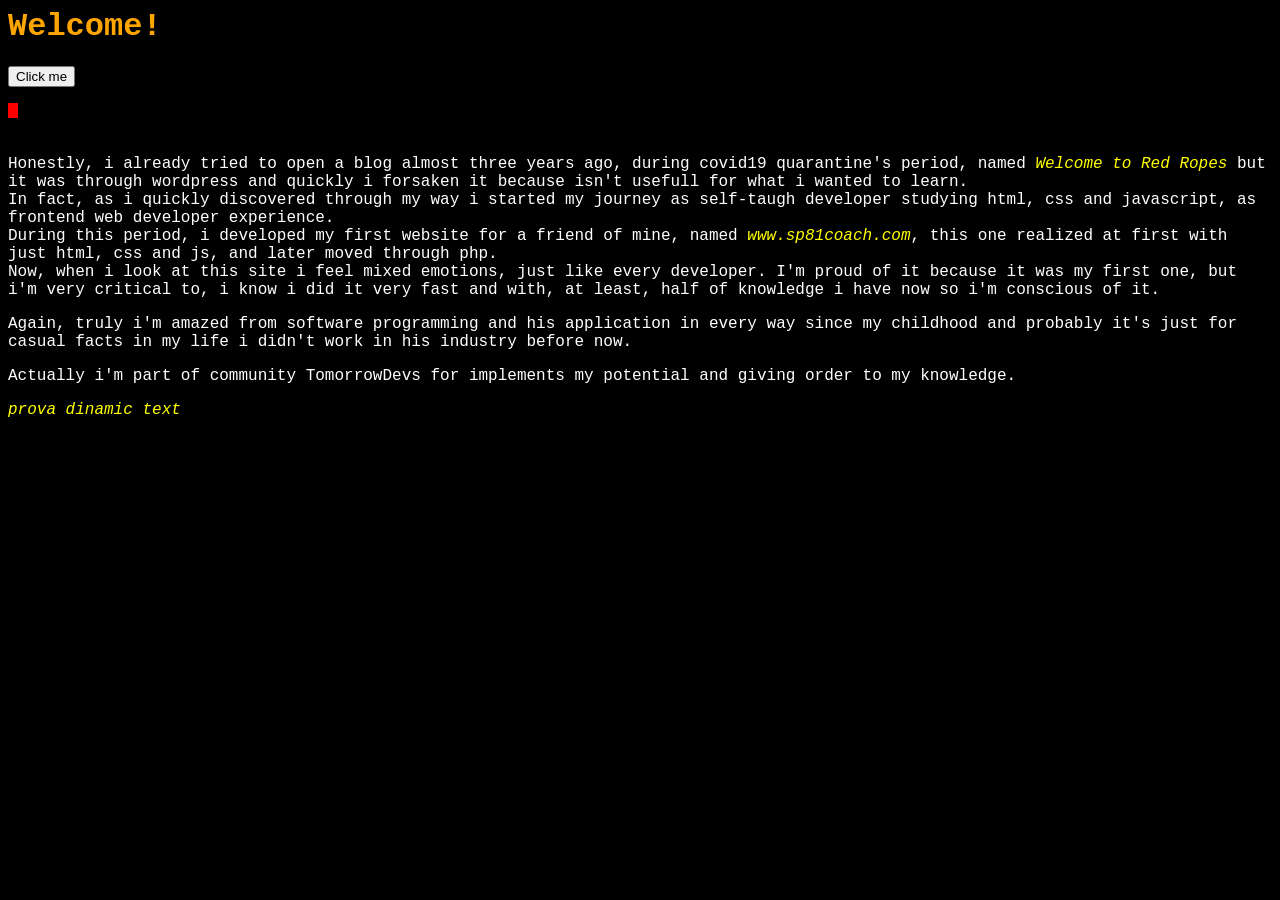
==== index.html @ 04f29fb3 "experimental" ====
<html>
	<head>
		<link rel="stylesheet" type="text/css" href="assets/style.css">
		<title>Andrea Cultraro - Blog</title>
		<script src="assets/simple.js"></script>
	</head>
	<body>
		<h1>Welcome!</h1>
		<div><p><button onclick="move_cursor()">Click me</button></p></div>
		<div id="container">
			<div id="console_square"></div>
			<p id="paragrafo">Hi folks! My name is Andrea Cultraro and i decided to open this simple page just as little bit storytelling of my journey as developer.</p>
			<p>Honestly, i already tried to open a blog almost three years ago, during covid19 quarantine's period, named <a target="_blank" href="https://redropes.altervista.org">Welcome to Red Ropes</a> but it was through wordpress and quickly i forsaken it because isn't usefull for what i wanted to learn.<br>In fact, as i quickly discovered through my way i started my journey as self-taugh developer studying html, css and javascript, as frontend web developer experience.<br>
During this period, i developed my first website for a friend of mine, named <a target="_blank" href="https://www.sp81coach.com">www.sp81coach.com</a>, this one realized at first with just html, css and js, and later moved through php.<br>
Now, when i look at this site i feel mixed emotions, just like every developer.
I'm proud of it because it was my first one, but i'm very critical to, i know i did it very fast and with, at least, half of knowledge i have now so i'm conscious of it.</p>
			<p>Again, truly i'm amazed from software programming and his application in every way since my childhood and probably it's just for casual facts in my life i didn't work in his industry before now.</p>
			<p>Actually i'm part of community TomorrowDevs for implements my potential and giving order to my knowledge.</p>
			<p><a href="pages/experiment.html">prova dinamic text</a></p>
		</div>
	</body>
</html>
---- assets/style.css ----
body
{
	background: black;
	color: white;
	font-family: 'Lucida Console', "Courier New", monospace;
	
}

h1
{
	color: orange;
}

/*p {
  text-indent: 20px;
  text-align: justify;
  
}*/

#paragrafo
{
	visibility:  hidden
}

a
{
	color: yellow;
	font-style: italic;
	text-decoration: unset;
}

a:hover
{
	text-decoration: underline;
	color: red;
}

#container {
  position: relative;
}

#console_square {
  width: 10px;
  height: 15px;
  position: absolute;
  background: red;
}
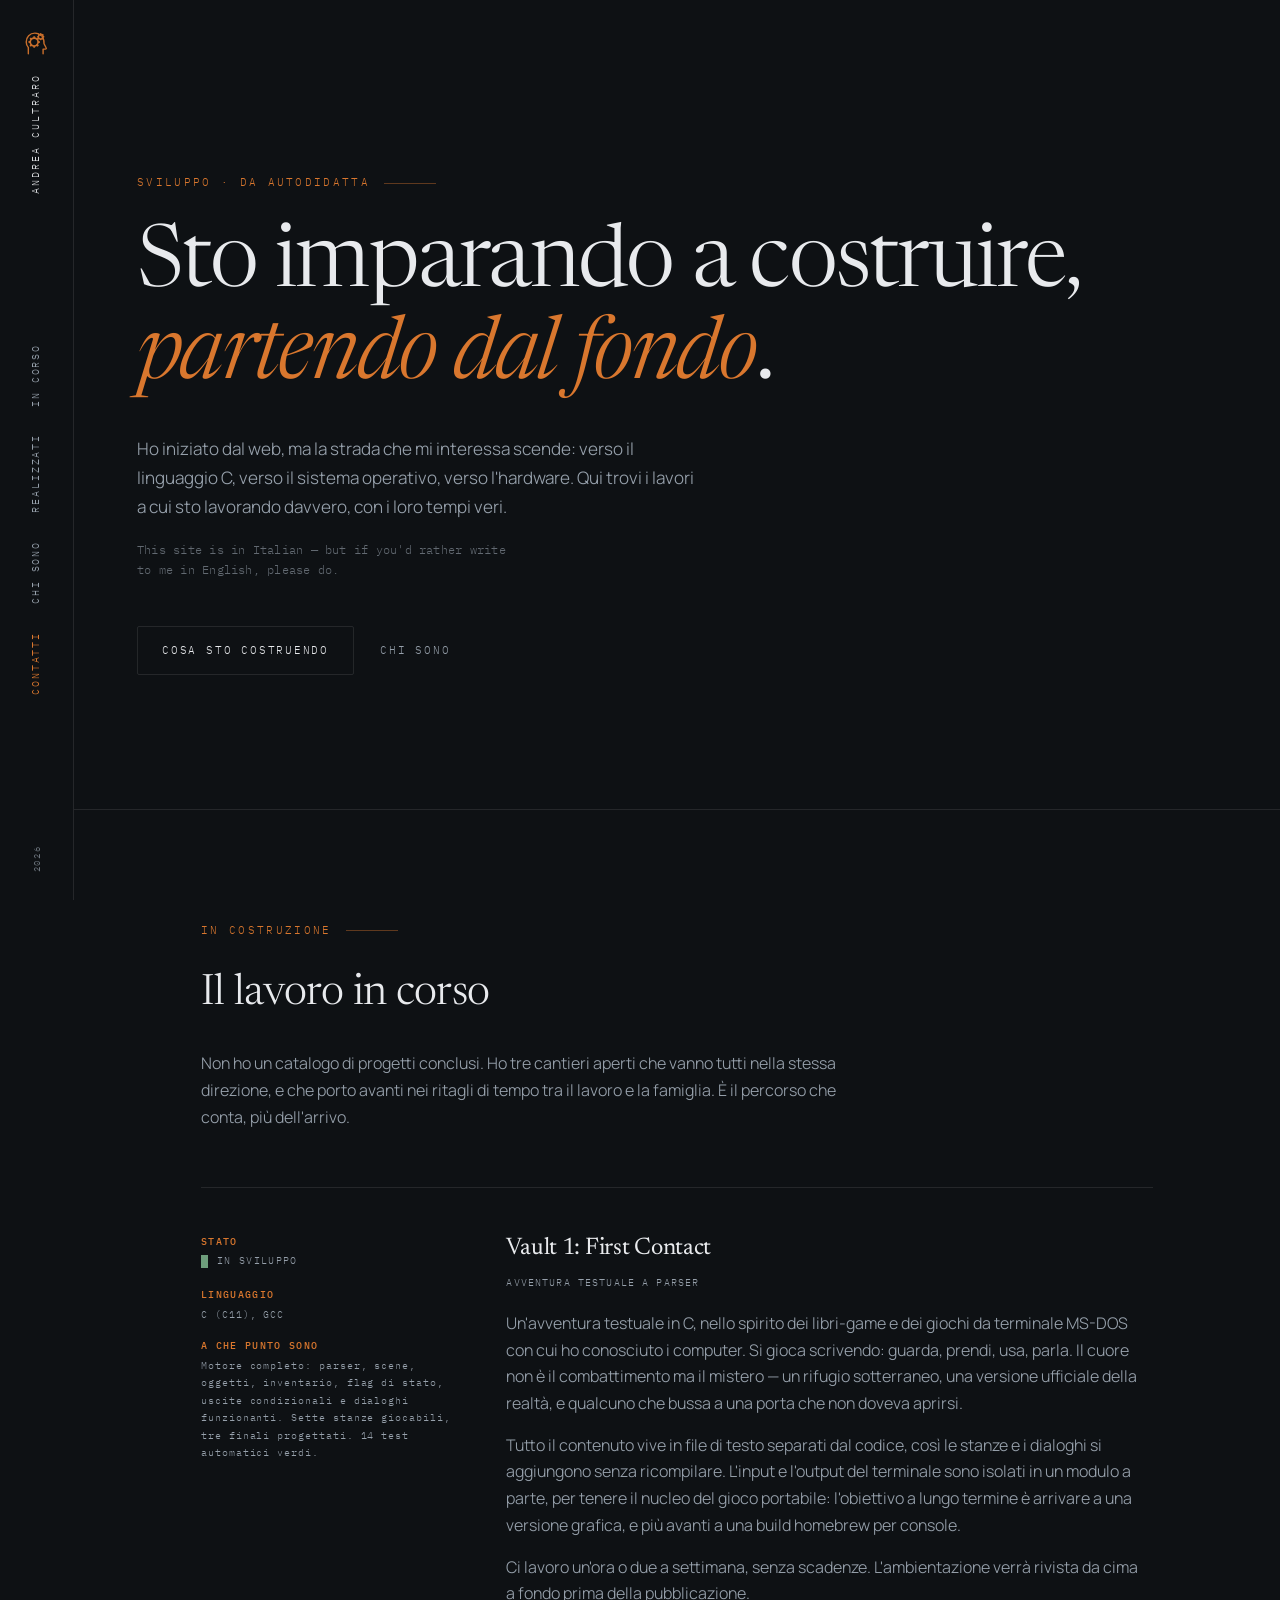
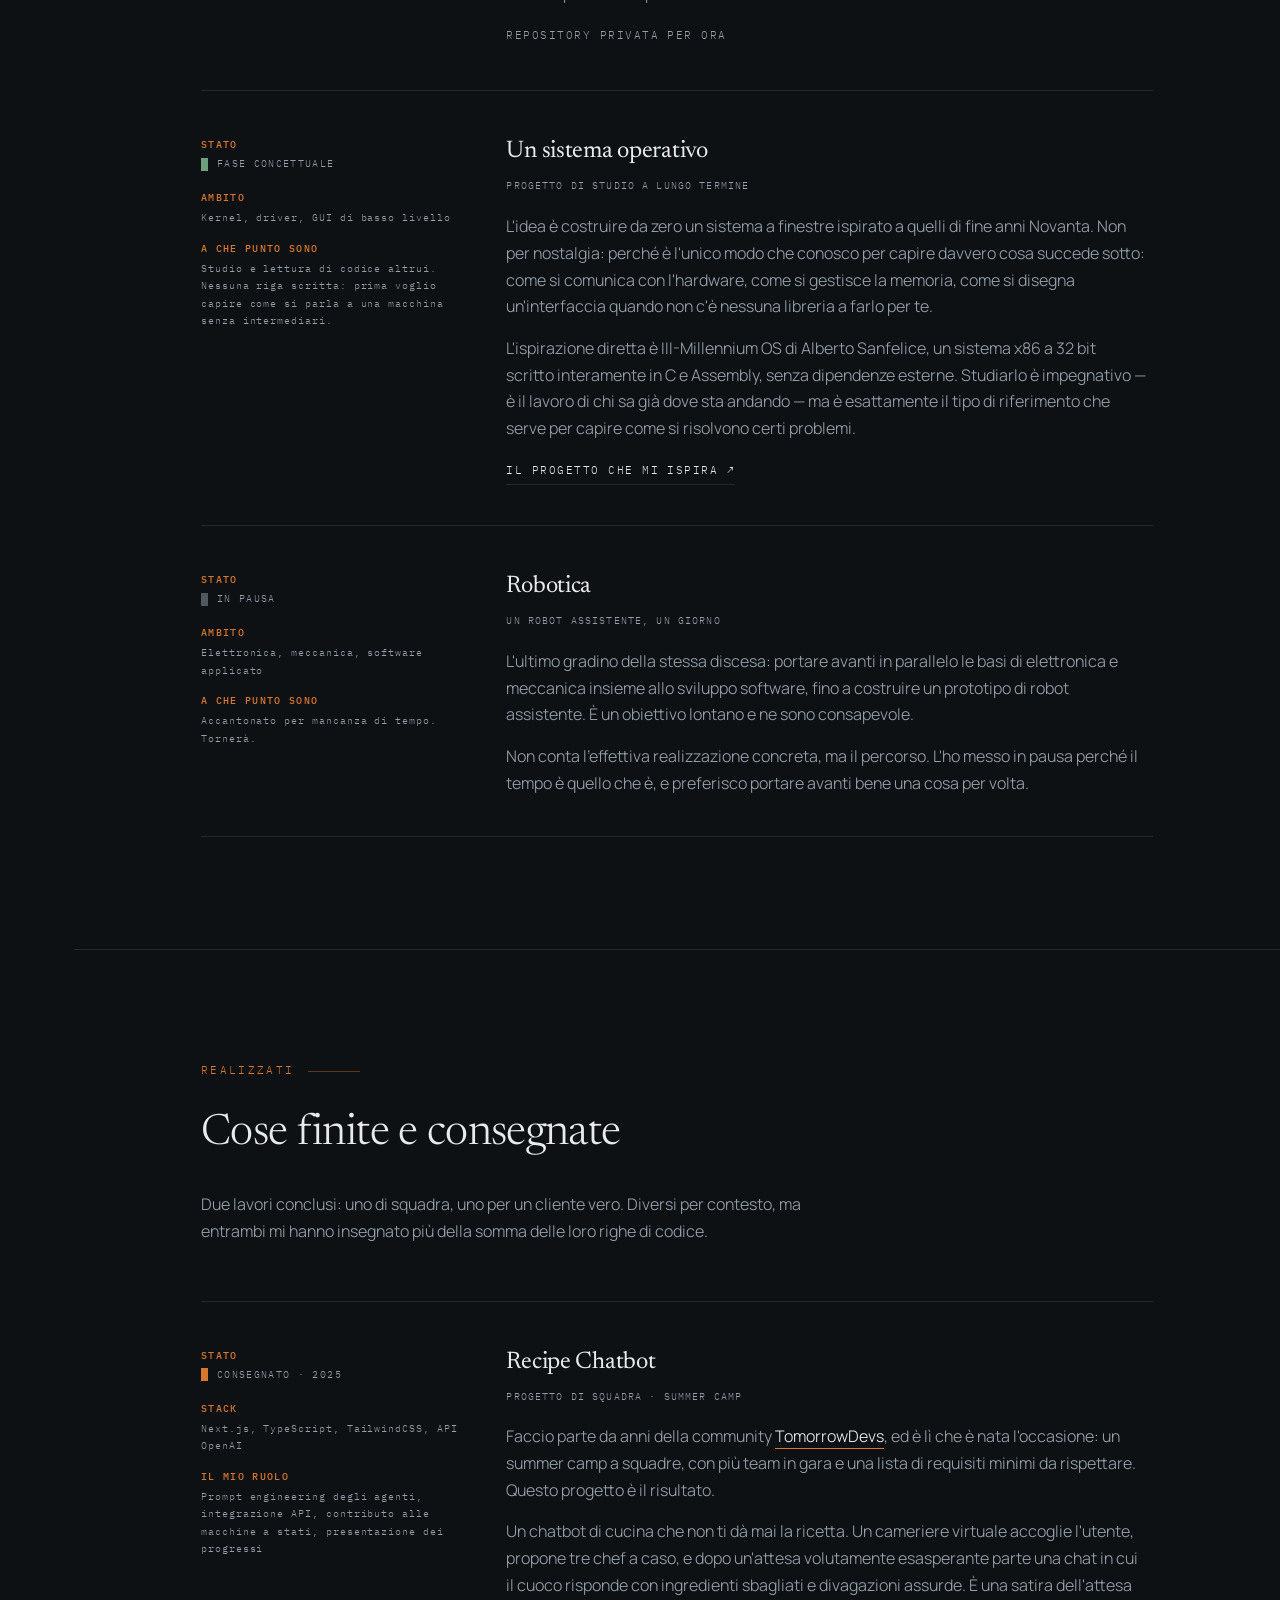
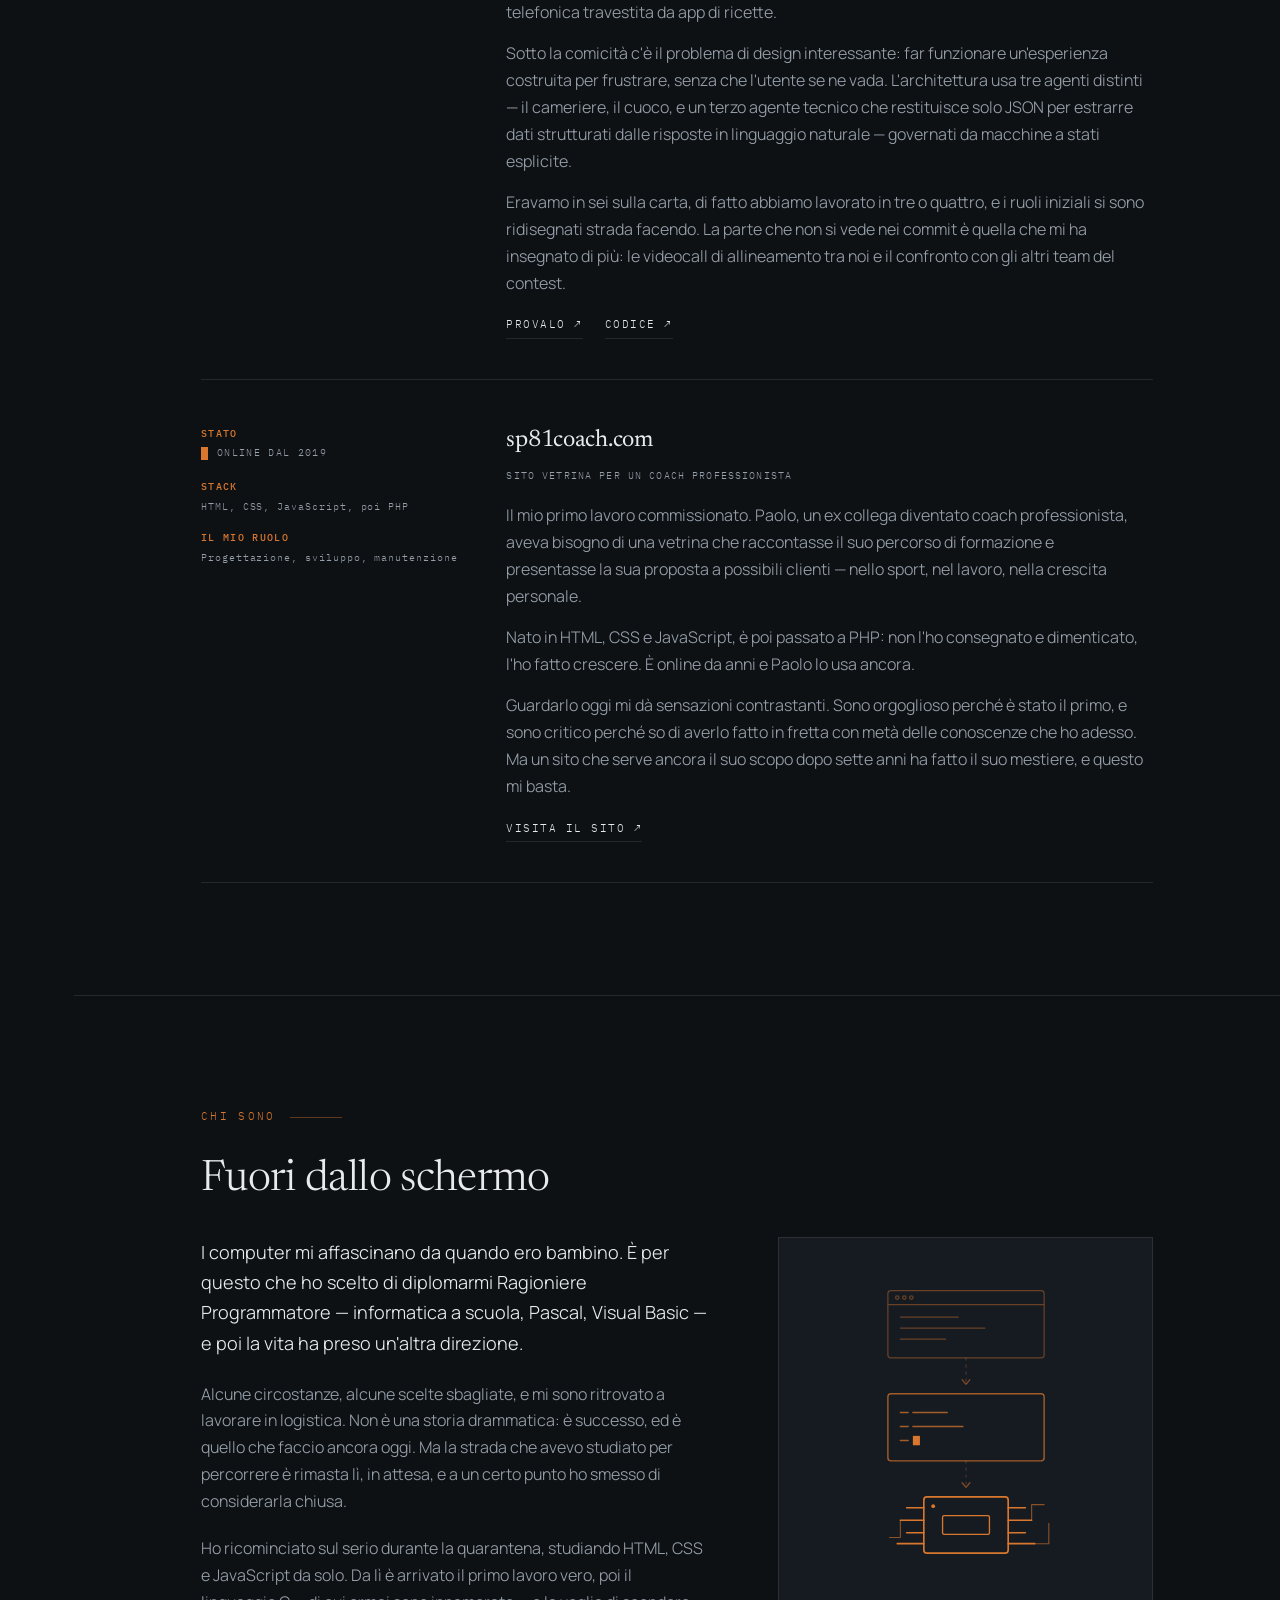
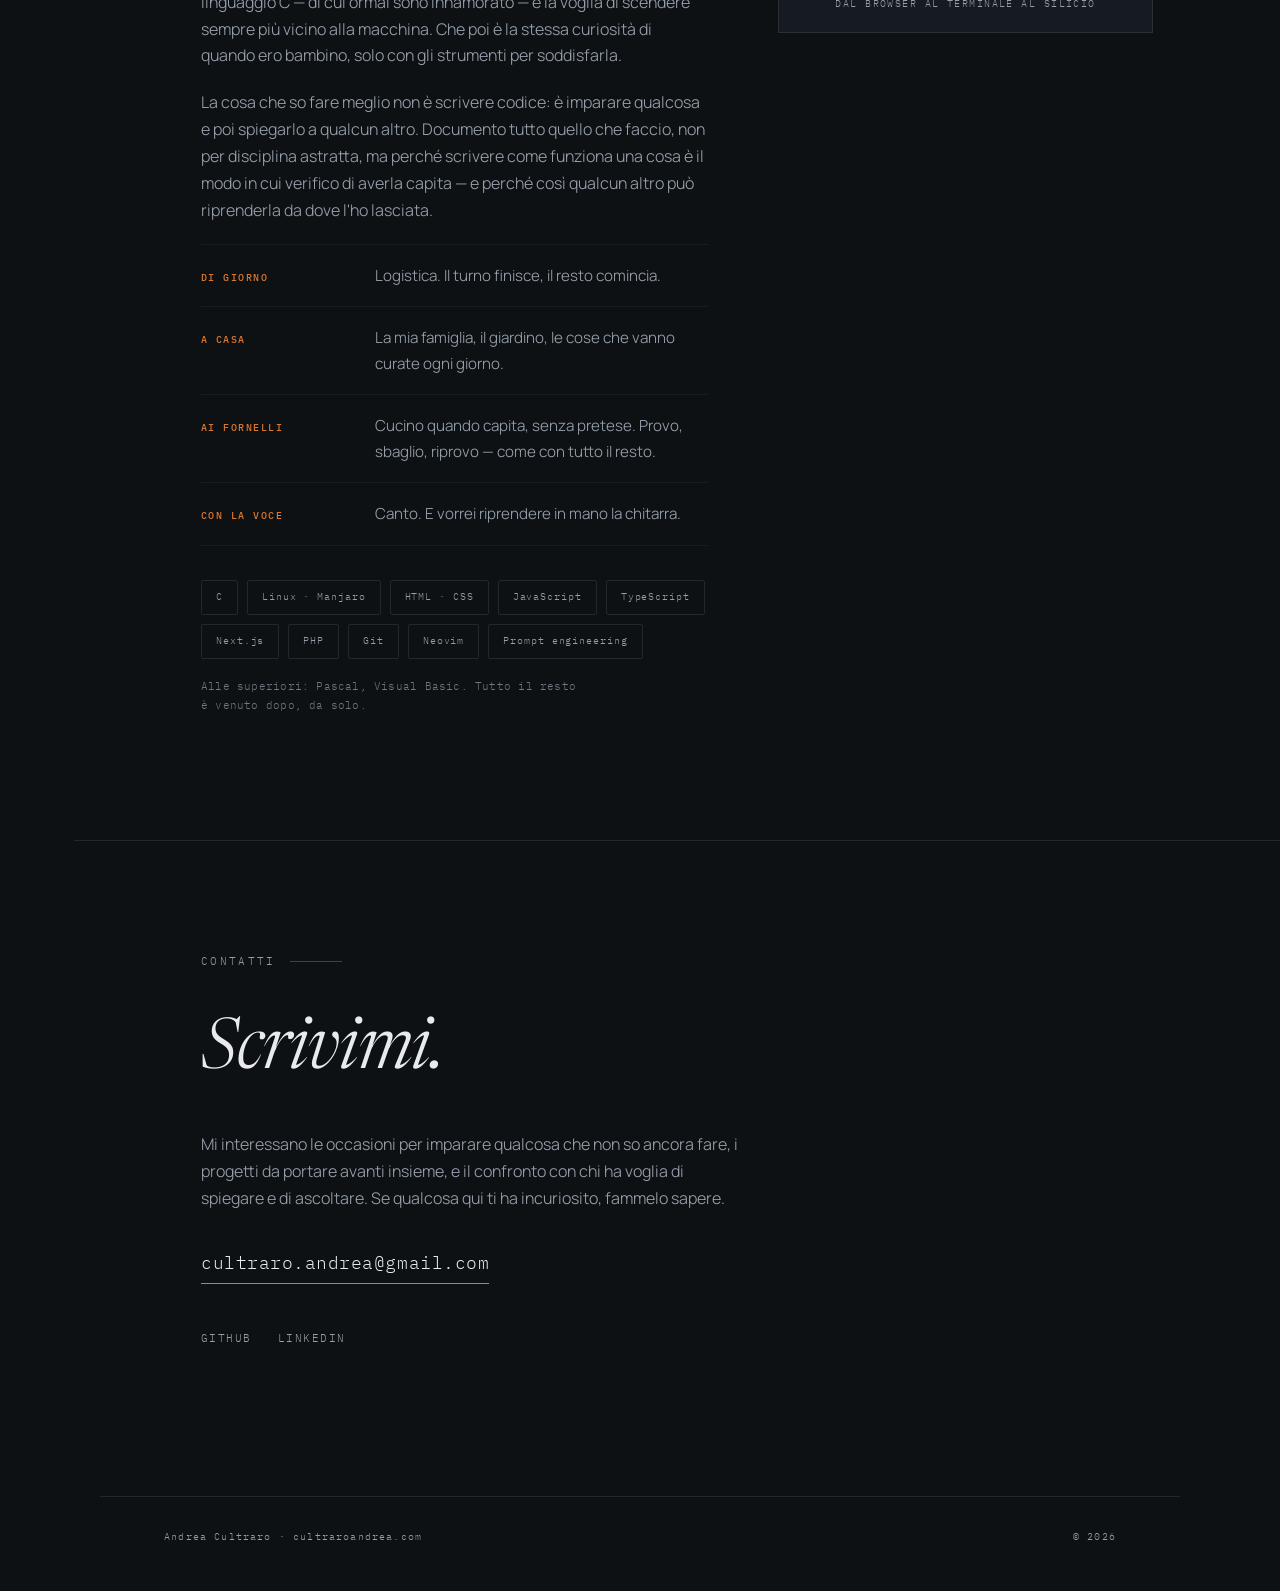
==== commit 8be4bc43: "Add files via upload" ====
--- a/index.html
+++ b/index.html
@@ -1,22 +1,561 @@
-<html>
-	<head>
-		<link rel="stylesheet" type="text/css" href="assets/style.css">
-		<title>Andrea Cultraro - Blog</title>
-		<script src="assets/simple.js"></script>
-	</head>
-	<body>
-		<h1>Welcome!</h1>
-		<div><p><button onclick="move_cursor()">Click me</button></p></div>
-		<div id="container">
-			<div id="console_square"></div>
-			<p id="paragrafo">Hi folks! My name is Andrea Cultraro and i decided to open this simple page just as little bit storytelling of my journey as developer.</p>
-			<p>Honestly, i already tried to open a blog almost three years ago, during covid19 quarantine's period, named <a target="_blank" href="https://redropes.altervista.org">Welcome to Red Ropes</a> but it was through wordpress and quickly i forsaken it because isn't usefull for what i wanted to learn.<br>In fact, as i quickly discovered through my way i started my journey as self-taugh developer studying html, css and javascript, as frontend web developer experience.<br>
-During this period, i developed my first website for a friend of mine, named <a target="_blank" href="https://www.sp81coach.com">www.sp81coach.com</a>, this one realized at first with just html, css and js, and later moved through php.<br>
-Now, when i look at this site i feel mixed emotions, just like every developer.
-I'm proud of it because it was my first one, but i'm very critical to, i know i did it very fast and with, at least, half of knowledge i have now so i'm conscious of it.</p>
-			<p>Again, truly i'm amazed from software programming and his application in every way since my childhood and probably it's just for casual facts in my life i didn't work in his industry before now.</p>
-			<p>Actually i'm part of community TomorrowDevs for implements my potential and giving order to my knowledge.</p>
-			<p><a href="pages/experiment.html">prova dinamic text</a></p>
-		</div>
-	</body>
+<!DOCTYPE html>
+<html lang="it">
+<head>
+<meta charset="UTF-8">
+<meta name="viewport" content="width=device-width, initial-scale=1.0">
+<title>Andrea Cultraro — Imparare a costruire</title>
+<meta name="description" content="Andrea Cultraro: sviluppo da autodidatta, dal web verso l'hardware. Progetti in C, sistemi, e il percorso per arrivarci.">
+<link rel="icon" href="favicon.svg" type="image/svg+xml">
+<link rel="preconnect" href="https://fonts.googleapis.com">
+<link rel="preconnect" href="https://fonts.gstatic.com" crossorigin>
+<link href="https://fonts.googleapis.com/css2?family=Newsreader:ital,opsz,wght@0,6..72,300..600;1,6..72,300..600&family=Manrope:wght@300..700&family=IBM+Plex+Mono:wght@400;500&display=swap" rel="stylesheet">
+<style>
+  :root{
+    --bg:#0E1114;
+    --surface:#161B21;
+    --line:rgba(232,234,237,.10);
+    --line-soft:rgba(232,234,237,.055);
+    --text:#E8EAED;
+    --muted:#96A0AB;
+    --accent:#D9772E;
+    --accent-dim:rgba(217,119,46,.13);
+    --live:#6E9E7C;
+    --display:'Newsreader',serif;
+    --body:'Manrope',sans-serif;
+    --mono:'IBM Plex Mono',monospace;
+  }
+  *{margin:0;padding:0;box-sizing:border-box}
+  html{scroll-behavior:smooth}
+  body{
+    background:var(--bg);color:var(--text);
+    font-family:var(--body);font-weight:340;line-height:1.68;
+    -webkit-font-smoothing:antialiased;
+  }
+  ::selection{background:var(--accent-dim);color:var(--accent)}
+  a{color:inherit;text-decoration:none}
+  a:focus-visible,button:focus-visible{outline:2px solid var(--accent);outline-offset:3px;border-radius:2px}
+
+  /* ---------- Spina di navigazione ---------- */
+  .spine{
+    position:fixed;left:0;top:0;bottom:0;width:74px;
+    border-right:1px solid var(--line);
+    display:flex;flex-direction:column;align-items:center;
+    justify-content:space-between;padding:28px 0;z-index:20;background:var(--bg);
+  }
+  .spine .brand{
+    color:var(--accent);display:flex;flex-direction:column;align-items:center;gap:16px;
+    opacity:.92;transition:opacity .25s;
+  }
+  .spine .brand:hover{opacity:1}
+  .spine .wordmark{
+    font-family:var(--mono);font-size:.62rem;letter-spacing:.2em;
+    text-transform:uppercase;color:var(--text);
+    writing-mode:vertical-rl;transform:rotate(180deg);white-space:nowrap;
+  }
+  .spine nav{display:flex;flex-direction:column;gap:28px}
+  .spine nav a{
+    font-family:var(--mono);font-size:.61rem;letter-spacing:.19em;
+    text-transform:uppercase;color:var(--muted);
+    writing-mode:vertical-rl;transform:rotate(180deg);transition:color .25s;
+  }
+  .spine nav a:hover,.spine nav a.active{color:var(--accent)}
+  .spine .place{
+    font-family:var(--mono);font-size:.58rem;color:var(--muted);
+    writing-mode:vertical-rl;transform:rotate(180deg);letter-spacing:.2em;opacity:.7;
+  }
+
+  main{margin-left:74px}
+  .wrap{max-width:1080px;margin:0 auto;padding:0 clamp(24px,5vw,68px)}
+
+  .eyebrow{
+    font-family:var(--mono);font-size:.66rem;letter-spacing:.22em;
+    text-transform:uppercase;color:var(--accent);
+    display:flex;align-items:center;gap:14px;
+  }
+  .eyebrow::after{content:'';height:1px;width:52px;background:var(--accent);opacity:.4}
+
+  /* ---------- Hero ---------- */
+  .hero{min-height:90vh;display:flex;align-items:center;border-bottom:1px solid var(--line)}
+  .hero-inner{padding:130px 0 90px}
+  .hero h1{
+    font-family:var(--display);
+    font-size:clamp(2.6rem,7.4vw,5.4rem);
+    font-weight:340;line-height:1.06;letter-spacing:-.02em;
+    margin:28px 0 32px;max-width:16em;
+  }
+  .hero h1 em{font-style:italic;color:var(--accent)}
+  .hero .lede{max-width:33em;color:var(--muted);font-size:1.07rem}
+  .hero .lede-en{
+    max-width:33em;margin-top:18px;color:var(--muted);opacity:.62;
+    font-family:var(--mono);font-size:.72rem;letter-spacing:.02em;line-height:1.75;
+  }
+  .hero .actions{margin-top:46px;display:flex;gap:26px;align-items:center;flex-wrap:wrap}
+  .btn{
+    display:inline-flex;align-items:center;gap:10px;
+    font-family:var(--mono);font-size:.7rem;letter-spacing:.16em;text-transform:uppercase;
+    color:var(--text);border:1px solid var(--line);padding:14px 24px;border-radius:2px;
+    transition:border-color .25s,background .25s;
+  }
+  .btn:hover{border-color:var(--accent);background:var(--accent-dim)}
+  .btn.ghost{border:none;padding:14px 0;color:var(--muted)}
+  .btn.ghost:hover{color:var(--accent);background:none}
+
+  section{padding:112px 0;border-bottom:1px solid var(--line)}
+  .section-head{margin-bottom:20px}
+  .section-head h2{
+    font-family:var(--display);font-weight:340;
+    font-size:clamp(1.9rem,4vw,2.7rem);letter-spacing:-.015em;margin-top:18px;
+  }
+  .section-intro{color:var(--muted);max-width:40em;margin-bottom:56px}
+
+  /* ---------- Progetti ---------- */
+  .project{
+    display:grid;grid-template-columns:minmax(190px,1fr) 2.4fr;gap:36px;
+    padding:40px 0;border-top:1px solid var(--line);
+    position:relative;transition:padding-left .35s ease;
+  }
+  .project:last-of-type{border-bottom:1px solid var(--line)}
+  .project::before{
+    content:'';position:absolute;left:0;top:-1px;height:1px;width:0;
+    background:var(--accent);transition:width .5s ease;
+  }
+  .project:hover::before{width:100%}
+  .project:hover{padding-left:14px}
+  .project h3{
+    font-family:var(--display);font-weight:420;font-size:1.5rem;
+    letter-spacing:-.012em;margin-bottom:6px;
+  }
+  .project .sub{
+    font-family:var(--mono);font-size:.65rem;color:var(--muted);
+    letter-spacing:.11em;text-transform:uppercase;margin-bottom:18px;
+  }
+  .project .meta{
+    font-family:var(--mono);font-size:.65rem;color:var(--muted);
+    letter-spacing:.09em;display:flex;flex-direction:column;gap:14px;padding-top:6px;
+  }
+  .meta .row b{
+    display:block;color:var(--accent);font-weight:500;
+    text-transform:uppercase;letter-spacing:.14em;font-size:.6rem;margin-bottom:3px;
+  }
+  .project p{color:var(--muted);max-width:40em;margin-bottom:.9em}
+  .project p a.inline{
+    color:var(--text);border-bottom:1px solid var(--accent);
+    padding-bottom:1px;transition:color .25s;
+  }
+  .project p a.inline:hover{color:var(--accent)}
+  .project p:last-of-type{margin-bottom:0}
+  .project .links{margin-top:20px;display:flex;gap:22px;flex-wrap:wrap}
+  .project .link{
+    font-family:var(--mono);font-size:.66rem;letter-spacing:.14em;text-transform:uppercase;
+    color:var(--text);display:inline-flex;gap:8px;align-items:center;
+    border-bottom:1px solid var(--line);padding-bottom:4px;transition:border-color .25s,color .25s;
+  }
+  .project .link:hover{color:var(--accent);border-color:var(--accent)}
+  .project .link.muted{color:var(--muted);border-bottom-color:transparent;cursor:default}
+  .project .link.muted:hover{color:var(--muted)}
+
+  /* Indicatore di stato: cursore da terminale */
+  .status{display:inline-flex;align-items:center;gap:9px;font-family:var(--mono);
+    font-size:.6rem;letter-spacing:.14em;text-transform:uppercase}
+  .status .blk{width:7px;height:13px;background:var(--live);display:inline-block}
+  .status.active .blk{animation:blink 1.5s steps(1) infinite}
+  .status.paused .blk{background:var(--muted);opacity:.5}
+  .status.done .blk{background:var(--accent)}
+  @keyframes blink{0%,49%{opacity:1}50%,100%{opacity:.15}}
+
+  /* ---------- Chi sono ---------- */
+  .about{display:grid;grid-template-columns:1.15fr .85fr;gap:70px;align-items:start}
+  .about .bio p{color:var(--muted);margin-bottom:1.25em;max-width:36em}
+  .about .bio p.lead{color:var(--text);font-size:1.13rem}
+  .portrait{
+    background:var(--surface);border:1px solid var(--line);
+    padding:26px 20px 20px;display:flex;flex-direction:column;
+    align-items:center;gap:20px;position:sticky;top:40px;
+  }
+  .portrait svg{width:100%;max-width:250px;height:auto;display:block}
+  .portrait figcaption{
+    font-family:var(--mono);font-size:.6rem;color:var(--muted);
+    letter-spacing:.15em;text-transform:uppercase;text-align:center;
+  }
+  .portrait .cursor{animation:blink 1.5s steps(1) infinite}
+  .facets{margin-top:8px;border-top:1px solid var(--line-soft)}
+  .facet{
+    display:grid;grid-template-columns:150px 1fr;gap:24px;
+    padding:18px 0;border-bottom:1px solid var(--line-soft);align-items:baseline;
+  }
+  .facet b{
+    font-family:var(--mono);font-size:.62rem;color:var(--accent);
+    letter-spacing:.15em;text-transform:uppercase;font-weight:500;
+  }
+  .facet span{color:var(--muted);font-size:.95rem}
+  .skills{margin-top:34px;display:flex;flex-wrap:wrap;gap:9px}
+  .skills-note{
+    margin-top:18px;font-family:var(--mono);font-size:.66rem;
+    color:var(--muted);opacity:.72;letter-spacing:.02em;line-height:1.8;
+  }
+  .skills span{
+    font-family:var(--mono);font-size:.63rem;letter-spacing:.09em;
+    border:1px solid var(--line);padding:8px 14px;border-radius:2px;color:var(--muted);
+  }
+
+  /* ---------- Contatti ---------- */
+  .contact{border-bottom:none}
+  .contact h2{
+    font-family:var(--display);font-weight:340;font-style:italic;
+    font-size:clamp(2.4rem,6.4vw,4.4rem);letter-spacing:-.02em;margin:22px 0 20px;
+  }
+  .contact p{color:var(--muted);max-width:34em}
+  .contact .email{
+    display:inline-block;margin-top:36px;
+    font-family:var(--mono);font-size:clamp(.88rem,2.3vw,1.1rem);letter-spacing:.03em;
+    color:var(--text);border-bottom:1px solid var(--accent);padding-bottom:6px;transition:color .25s;
+  }
+  .contact .email:hover{color:var(--accent)}
+  .socials{margin-top:46px;display:flex;gap:26px;flex-wrap:wrap}
+  .socials a{
+    font-family:var(--mono);font-size:.66rem;letter-spacing:.14em;
+    text-transform:uppercase;color:var(--muted);transition:color .25s;
+  }
+  .socials a:hover{color:var(--accent)}
+
+  footer{padding:36px 0 46px}
+  footer .wrap{
+    display:flex;justify-content:space-between;gap:16px;flex-wrap:wrap;
+    font-family:var(--mono);font-size:.61rem;color:var(--muted);letter-spacing:.12em;
+    border-top:1px solid var(--line);padding-top:32px;
+  }
+
+  .reveal{opacity:0;transform:translateY(16px);transition:opacity .7s ease,transform .7s ease}
+  .reveal.in{opacity:1;transform:none}
+  @media (prefers-reduced-motion:reduce){
+    .reveal{opacity:1;transform:none;transition:none}
+    .status.active .blk{animation:none}
+    .portrait .cursor{animation:none}
+    html{scroll-behavior:auto}
+  }
+
+  @media (max-width:820px){
+    .spine{
+      position:fixed;top:0;left:0;right:0;bottom:auto;width:auto;height:54px;
+      flex-direction:row;padding:0 18px;border-right:none;border-bottom:1px solid var(--line);
+    }
+    .spine nav{flex-direction:row;gap:16px}
+    .spine .brand{flex-direction:row;gap:10px}
+    .spine nav a,.spine .place,.spine .wordmark{writing-mode:horizontal-tb;transform:none}
+    .spine .wordmark{font-size:.58rem;letter-spacing:.14em}
+    .spine .place{display:none}
+    main{margin-left:0;padding-top:54px}
+    .hero{min-height:auto}
+    .hero-inner{padding:80px 0 64px}
+    section{padding:80px 0}
+    .project{grid-template-columns:1fr;gap:16px}
+    .project .meta{flex-direction:row;flex-wrap:wrap;gap:22px}
+    .about{grid-template-columns:1fr;gap:44px}
+    .portrait{position:static}
+    .facet{grid-template-columns:1fr;gap:4px}
+  }
+
+  @media (max-width:560px){
+    .spine .wordmark{display:none}
+    .spine nav{gap:14px}
+    .spine nav a{font-size:.58rem;letter-spacing:.12em}
+  }
+</style>
+</head>
+<body>
+
+<aside class="spine">
+  <a class="brand" href="#top" aria-label="Andrea Cultraro — torna all'inizio">
+    <svg viewBox="0 0 64 64" width="30" height="30" aria-hidden="true">
+      <g stroke="currentColor" stroke-width="3" stroke-linecap="round" stroke-linejoin="round" fill="none">
+        <path d="M45 55 V45 h5 a1.8 1.8 0 0 0 1.5-2.8 L47 33.5 C48 21.5 39.5 11 27.5 11 16.5 11 9 19.5 9 30 c0 5.5 2 9 4.5 11.5 V55"/>
+      </g>
+      <g fill="currentColor">
+        <g transform="translate(26,30)">
+          <rect x="-2.1" y="-12.2" width="4.2" height="4.6" rx="1"/>
+          <rect x="-2.1" y="7.6" width="4.2" height="4.6" rx="1"/>
+          <rect x="-12.2" y="-2.1" width="4.6" height="4.2" rx="1"/>
+          <rect x="7.6" y="-2.1" width="4.6" height="4.2" rx="1"/>
+          <g transform="rotate(45)">
+            <rect x="-2.1" y="-12.2" width="4.2" height="4.6" rx="1"/>
+            <rect x="-2.1" y="7.6" width="4.2" height="4.6" rx="1"/>
+            <rect x="-12.2" y="-2.1" width="4.6" height="4.2" rx="1"/>
+            <rect x="7.6" y="-2.1" width="4.6" height="4.2" rx="1"/>
+          </g>
+          <circle r="8.4" fill="none" stroke="currentColor" stroke-width="3.4"/>
+          <circle r="2.6" fill="var(--bg)"/>
+        </g>
+        <g transform="translate(40,18.5)">
+          <rect x="-1.5" y="-7.6" width="3" height="3.2" rx=".8"/>
+          <rect x="-1.5" y="4.4" width="3" height="3.2" rx=".8"/>
+          <rect x="-7.6" y="-1.5" width="3.2" height="3" rx=".8"/>
+          <rect x="4.4" y="-1.5" width="3.2" height="3" rx=".8"/>
+          <g transform="rotate(45)">
+            <rect x="-1.5" y="-7.6" width="3" height="3.2" rx=".8"/>
+            <rect x="-1.5" y="4.4" width="3" height="3.2" rx=".8"/>
+            <rect x="-7.6" y="-1.5" width="3.2" height="3" rx=".8"/>
+            <rect x="4.4" y="-1.5" width="3.2" height="3" rx=".8"/>
+          </g>
+          <circle r="5" fill="none" stroke="currentColor" stroke-width="3"/>
+          <circle r="1.5" fill="var(--bg)"/>
+        </g>
+      </g>
+    </svg>
+    <span class="wordmark">Andrea Cultraro</span>
+  </a>
+  <nav aria-label="Navigazione principale">
+    <a href="#in-corso">In corso</a>
+    <a href="#realizzati">Realizzati</a>
+    <a href="#chi-sono">Chi sono</a>
+    <a href="#contatti">Contatti</a>
+  </nav>
+  <span class="place">2026</span>
+</aside>
+
+<main id="top">
+
+  <!-- ============ HERO ============ -->
+  <header class="hero">
+    <div class="wrap hero-inner">
+      <p class="eyebrow">Sviluppo · Da autodidatta</p>
+      <h1>Sto imparando a costruire, <em>partendo dal fondo</em>.</h1>
+      <p class="lede">Ho iniziato dal web, ma la strada che mi interessa scende: verso il linguaggio C, verso il sistema operativo, verso l'hardware. Qui trovi i lavori a cui sto lavorando davvero, con i loro tempi veri.</p>
+      <p class="lede-en">This site is in Italian — but if you'd rather write to me in English, please do.</p>
+      <div class="actions">
+        <a class="btn" href="#in-corso">Cosa sto costruendo</a>
+        <a class="btn ghost" href="#chi-sono">Chi sono</a>
+      </div>
+    </div>
+  </header>
+
+  <!-- ============ IN COSTRUZIONE ============ -->
+  <section id="in-corso">
+    <div class="wrap">
+      <div class="section-head reveal">
+        <p class="eyebrow">In costruzione</p>
+        <h2>Il lavoro in corso</h2>
+      </div>
+      <p class="section-intro reveal">Non ho un catalogo di progetti conclusi. Ho tre cantieri aperti che vanno tutti nella stessa direzione, e che porto avanti nei ritagli di tempo tra il lavoro e la famiglia. È il percorso che conta, più dell'arrivo.</p>
+
+      <article class="project reveal">
+        <div class="meta">
+          <span class="row"><b>Stato</b><span class="status active"><span class="blk"></span>In sviluppo</span></span>
+          <span class="row"><b>Linguaggio</b>C (C11), GCC</span>
+          <span class="row"><b>A che punto sono</b>Motore completo: parser, scene, oggetti, inventario, flag di stato, uscite condizionali e dialoghi funzionanti. Sette stanze giocabili, tre finali progettati. 14 test automatici verdi.</span>
+        </div>
+        <div>
+          <h3>Vault 1: First Contact</h3>
+          <p class="sub">Avventura testuale a parser</p>
+          <p>Un'avventura testuale in C, nello spirito dei libri-game e dei giochi da terminale MS-DOS con cui ho conosciuto i computer. Si gioca scrivendo: guarda, prendi, usa, parla. Il cuore non è il combattimento ma il mistero — un rifugio sotterraneo, una versione ufficiale della realtà, e qualcuno che bussa a una porta che non doveva aprirsi.</p>
+          <p>Tutto il contenuto vive in file di testo separati dal codice, così le stanze e i dialoghi si aggiungono senza ricompilare. L'input e l'output del terminale sono isolati in un modulo a parte, per tenere il nucleo del gioco portabile: l'obiettivo a lungo termine è arrivare a una versione grafica, e più avanti a una build homebrew per console.</p>
+          <p>Ci lavoro un'ora o due a settimana, senza scadenze. L'ambientazione verrà rivista da cima a fondo prima della pubblicazione.</p>
+          <div class="links">
+            <span class="link muted">Repository privata per ora</span>
+          </div>
+        </div>
+      </article>
+
+      <article class="project reveal">
+        <div class="meta">
+          <span class="row"><b>Stato</b><span class="status active"><span class="blk"></span>Fase concettuale</span></span>
+          <span class="row"><b>Ambito</b>Kernel, driver, GUI di basso livello</span>
+          <span class="row"><b>A che punto sono</b>Studio e lettura di codice altrui. Nessuna riga scritta: prima voglio capire come si parla a una macchina senza intermediari.</span>
+        </div>
+        <div>
+          <h3>Un sistema operativo</h3>
+          <p class="sub">Progetto di studio a lungo termine</p>
+          <p>L'idea è costruire da zero un sistema a finestre ispirato a quelli di fine anni Novanta. Non per nostalgia: perché è l'unico modo che conosco per capire davvero cosa succede sotto: come si comunica con l'hardware, come si gestisce la memoria, come si disegna un'interfaccia quando non c'è nessuna libreria a farlo per te.</p>
+          <p>L'ispirazione diretta è III-Millennium OS di Alberto Sanfelice, un sistema x86 a 32 bit scritto interamente in C e Assembly, senza dipendenze esterne. Studiarlo è impegnativo — è il lavoro di chi sa già dove sta andando — ma è esattamente il tipo di riferimento che serve per capire come si risolvono certi problemi.</p>
+          <div class="links">
+            <a class="link" href="https://github.com/511break-AS/Ante-Millennium-OS" target="_blank" rel="noopener">Il progetto che mi ispira ↗</a>
+          </div>
+        </div>
+      </article>
+
+      <article class="project reveal">
+        <div class="meta">
+          <span class="row"><b>Stato</b><span class="status paused"><span class="blk"></span>In pausa</span></span>
+          <span class="row"><b>Ambito</b>Elettronica, meccanica, software applicato</span>
+          <span class="row"><b>A che punto sono</b>Accantonato per mancanza di tempo. Tornerà.</span>
+        </div>
+        <div>
+          <h3>Robotica</h3>
+          <p class="sub">Un robot assistente, un giorno</p>
+          <p>L'ultimo gradino della stessa discesa: portare avanti in parallelo le basi di elettronica e meccanica insieme allo sviluppo software, fino a costruire un prototipo di robot assistente. È un obiettivo lontano e ne sono consapevole.</p>
+          <p>Non conta l'effettiva realizzazione concreta, ma il percorso. L'ho messo in pausa perché il tempo è quello che è, e preferisco portare avanti bene una cosa per volta.</p>
+        </div>
+      </article>
+    </div>
+  </section>
+
+  <!-- ============ REALIZZATI ============ -->
+  <section id="realizzati">
+    <div class="wrap">
+      <div class="section-head reveal">
+        <p class="eyebrow">Realizzati</p>
+        <h2>Cose finite e consegnate</h2>
+      </div>
+      <p class="section-intro reveal">Due lavori conclusi: uno di squadra, uno per un cliente vero. Diversi per contesto, ma entrambi mi hanno insegnato più della somma delle loro righe di codice.</p>
+
+      <article class="project reveal">
+        <div class="meta">
+          <span class="row"><b>Stato</b><span class="status done"><span class="blk"></span>Consegnato · 2025</span></span>
+          <span class="row"><b>Stack</b>Next.js, TypeScript, TailwindCSS, API OpenAI</span>
+          <span class="row"><b>Il mio ruolo</b>Prompt engineering degli agenti, integrazione API, contributo alle macchine a stati, presentazione dei progressi</span>
+        </div>
+        <div>
+          <h3>Recipe Chatbot</h3>
+          <p class="sub">Progetto di squadra · Summer camp</p>
+          <p>Faccio parte da anni della community <a class="inline" href="https://tomorrowdevs.com/" target="_blank" rel="noopener">TomorrowDevs</a>, ed è lì che è nata l'occasione: un summer camp a squadre, con più team in gara e una lista di requisiti minimi da rispettare. Questo progetto è il risultato.</p>
+          <p>Un chatbot di cucina che non ti dà mai la ricetta. Un cameriere virtuale accoglie l'utente, propone tre chef a caso, e dopo un'attesa volutamente esasperante parte una chat in cui il cuoco risponde con ingredienti sbagliati e divagazioni assurde. È una satira dell'attesa telefonica travestita da app di ricette.</p>
+          <p>Sotto la comicità c'è il problema di design interessante: far funzionare un'esperienza costruita per frustrare, senza che l'utente se ne vada. L'architettura usa tre agenti distinti — il cameriere, il cuoco, e un terzo agente tecnico che restituisce solo JSON per estrarre dati strutturati dalle risposte in linguaggio naturale — governati da macchine a stati esplicite.</p>
+          <p>Eravamo in sei sulla carta, di fatto abbiamo lavorato in tre o quattro, e i ruoli iniziali si sono ridisegnati strada facendo. La parte che non si vede nei commit è quella che mi ha insegnato di più: le videocall di allineamento tra noi e il confronto con gli altri team del contest.</p>
+          <div class="links">
+            <a class="link" href="https://open-ai-project-sepia.vercel.app/" target="_blank" rel="noopener">Provalo ↗</a>
+            <a class="link" href="https://github.com/AndrewCult/OpenAi_project" target="_blank" rel="noopener">Codice ↗</a>
+          </div>
+        </div>
+      </article>
+
+      <article class="project reveal">
+        <div class="meta">
+          <span class="row"><b>Stato</b><span class="status done"><span class="blk"></span>Online dal 2019</span></span>
+          <span class="row"><b>Stack</b>HTML, CSS, JavaScript, poi PHP</span>
+          <span class="row"><b>Il mio ruolo</b>Progettazione, sviluppo, manutenzione</span>
+        </div>
+        <div>
+          <h3>sp81coach.com</h3>
+          <p class="sub">Sito vetrina per un coach professionista</p>
+          <p>Il mio primo lavoro commissionato. Paolo, un ex collega diventato coach professionista, aveva bisogno di una vetrina che raccontasse il suo percorso di formazione e presentasse la sua proposta a possibili clienti — nello sport, nel lavoro, nella crescita personale.</p>
+          <p>Nato in HTML, CSS e JavaScript, è poi passato a PHP: non l'ho consegnato e dimenticato, l'ho fatto crescere. È online da anni e Paolo lo usa ancora.</p>
+          <p>Guardarlo oggi mi dà sensazioni contrastanti. Sono orgoglioso perché è stato il primo, e sono critico perché so di averlo fatto in fretta con metà delle conoscenze che ho adesso. Ma un sito che serve ancora il suo scopo dopo sette anni ha fatto il suo mestiere, e questo mi basta.</p>
+          <div class="links">
+            <a class="link" href="https://www.sp81coach.com/" target="_blank" rel="noopener">Visita il sito ↗</a>
+          </div>
+        </div>
+      </article>
+    </div>
+  </section>
+
+  <!-- ============ CHI SONO ============ -->
+  <section id="chi-sono">
+    <div class="wrap">
+      <div class="section-head reveal">
+        <p class="eyebrow">Chi sono</p>
+        <h2>Fuori dallo schermo</h2>
+      </div>
+
+      <div class="about reveal">
+        <div class="bio">
+          <p class="lead">I computer mi affascinano da quando ero bambino. È per questo che ho scelto di diplomarmi Ragioniere Programmatore — informatica a scuola, Pascal, Visual Basic — e poi la vita ha preso un'altra direzione.</p>
+          <p>Alcune circostanze, alcune scelte sbagliate, e mi sono ritrovato a lavorare in logistica. Non è una storia drammatica: è successo, ed è quello che faccio ancora oggi. Ma la strada che avevo studiato per percorrere è rimasta lì, in attesa, e a un certo punto ho smesso di considerarla chiusa.</p>
+          <p>Ho ricominciato sul serio durante la quarantena, studiando HTML, CSS e JavaScript da solo. Da lì è arrivato il primo lavoro vero, poi il linguaggio C — di cui ormai sono innamorato — e la voglia di scendere sempre più vicino alla macchina. Che poi è la stessa curiosità di quando ero bambino, solo con gli strumenti per soddisfarla.</p>
+          <p>La cosa che so fare meglio non è scrivere codice: è imparare qualcosa e poi spiegarlo a qualcun altro. Documento tutto quello che faccio, non per disciplina astratta, ma perché scrivere come funziona una cosa è il modo in cui verifico di averla capita — e perché così qualcun altro può riprenderla da dove l'ho lasciata.</p>
+
+          <div class="facets">
+            <div class="facet"><b>Di giorno</b><span>Logistica. Il turno finisce, il resto comincia.</span></div>
+            <div class="facet"><b>A casa</b><span>La mia famiglia, il giardino, le cose che vanno curate ogni giorno.</span></div>
+            <div class="facet"><b>Ai fornelli</b><span>Cucino quando capita, senza pretese. Provo, sbaglio, riprovo — come con tutto il resto.</span></div>
+            <div class="facet"><b>Con la voce</b><span>Canto. E vorrei riprendere in mano la chitarra.</span></div>
+          </div>
+
+          <div class="skills">
+            <span>C</span>
+            <span>Linux · Manjaro</span>
+            <span>HTML · CSS</span>
+            <span>JavaScript</span>
+            <span>TypeScript</span>
+            <span>Next.js</span>
+            <span>PHP</span>
+            <span>Git</span>
+            <span>Neovim</span>
+            <span>Prompt engineering</span>
+          </div>
+          <p class="skills-note">Alle superiori: Pascal, Visual Basic. Tutto il resto è venuto dopo, da solo.</p>
+        </div>
+        <figure class="portrait">
+          <svg viewBox="0 0 320 400" fill="none" role="img" aria-labelledby="illu-t">
+            <title id="illu-t">Tre strati sovrapposti: una finestra di browser, un terminale, un microchip — la discesa dal web verso l'hardware</title>
+            <g stroke="var(--accent)" stroke-linecap="round" stroke-linejoin="round">
+              <g opacity=".42" stroke-width="1.6">
+                <rect x="60" y="34" width="200" height="86" rx="4"/>
+                <path d="M60 52 h200"/>
+                <circle cx="72" cy="43" r="2.2"/>
+                <circle cx="81" cy="43" r="2.2"/>
+                <circle cx="90" cy="43" r="2.2"/>
+                <path d="M76 68 h74M76 82 h108M76 96 h58"/>
+              </g>
+              <g opacity=".3" stroke-width="1.4" stroke-dasharray="3 6"><path d="M160 120 v34"/></g>
+              <g opacity=".55" stroke-width="1.6"><path d="M155 148 l5 6 5-6"/></g>
+              <g opacity=".72" stroke-width="1.8">
+                <rect x="60" y="166" width="200" height="86" rx="4"/>
+                <path d="M76 190 h10M92 190 h44"/>
+                <path d="M76 208 h10M92 208 h64"/>
+                <path d="M76 226 h10"/>
+              </g>
+              <rect class="cursor" x="92" y="220" width="9" height="12" fill="var(--accent)" stroke="none"/>
+              <g opacity=".3" stroke-width="1.4" stroke-dasharray="3 6"><path d="M160 252 v34"/></g>
+              <g opacity=".55" stroke-width="1.6"><path d="M155 280 l5 6 5-6"/></g>
+              <g stroke-width="2.1">
+                <rect x="106" y="298" width="108" height="72" rx="4"/>
+                <rect x="130" y="322" width="60" height="24" rx="2" stroke-width="1.7"/>
+                <path d="M106 312 h-22M106 328 h-30M106 344 h-22M106 358 h-34"/>
+                <path d="M214 312 h22M214 328 h30M214 344 h22M214 358 h34"/>
+                <g stroke-width="1.4" opacity=".6">
+                  <path d="M76 328 v22 h-14"/>
+                  <path d="M244 328 v-20 h16"/>
+                  <path d="M248 358 h18 v-26"/>
+                </g>
+              </g>
+              <circle cx="118" cy="310" r="2.4" fill="var(--accent)" stroke="none"/>
+            </g>
+          </svg>
+          <figcaption>Dal browser al terminale al silicio</figcaption>
+        </figure>
+      </div>
+    </div>
+  </section>
+
+  <!-- ============ CONTATTI ============ -->
+  <section id="contatti" class="contact">
+    <div class="wrap reveal">
+      <p class="eyebrow">Contatti</p>
+      <h2>Scrivimi.</h2>
+      <p>Mi interessano le occasioni per imparare qualcosa che non so ancora fare, i progetti da portare avanti insieme, e il confronto con chi ha voglia di spiegare e di ascoltare. Se qualcosa qui ti ha incuriosito, fammelo sapere.</p>
+      <a class="email" href="mailto:cultraro.andrea@gmail.com">cultraro.andrea@gmail.com</a>
+      <div class="socials">
+        <a href="https://github.com/AndrewCult" target="_blank" rel="noopener">GitHub</a>
+        <a href="https://www.linkedin.com/in/andrea-cultraro-089929120/" target="_blank" rel="noopener">LinkedIn</a>
+      </div>
+    </div>
+  </section>
+
+</main>
+
+<footer>
+  <div class="wrap">
+    <span>Andrea Cultraro · cultraroandrea.com</span>
+    <span>© 2026</span>
+  </div>
+</footer>
+
+<script>
+  const io = new IntersectionObserver(entries => {
+    entries.forEach(e => { if (e.isIntersecting) { e.target.classList.add('in'); io.unobserve(e.target); } });
+  }, { threshold: .1 });
+  document.querySelectorAll('.reveal').forEach(el => io.observe(el));
+
+  const links = document.querySelectorAll('.spine nav a');
+  const sections = [...links].map(l => document.querySelector(l.getAttribute('href')));
+  const nav = new IntersectionObserver(entries => {
+    entries.forEach(e => {
+      if (e.isIntersecting) {
+        links.forEach(l => l.classList.toggle('active', l.getAttribute('href') === '#' + e.target.id));
+      }
+    });
+  }, { rootMargin: '-40% 0px -55% 0px' });
+  sections.forEach(s => s && nav.observe(s));
+</script>
+
+</body>
 </html>
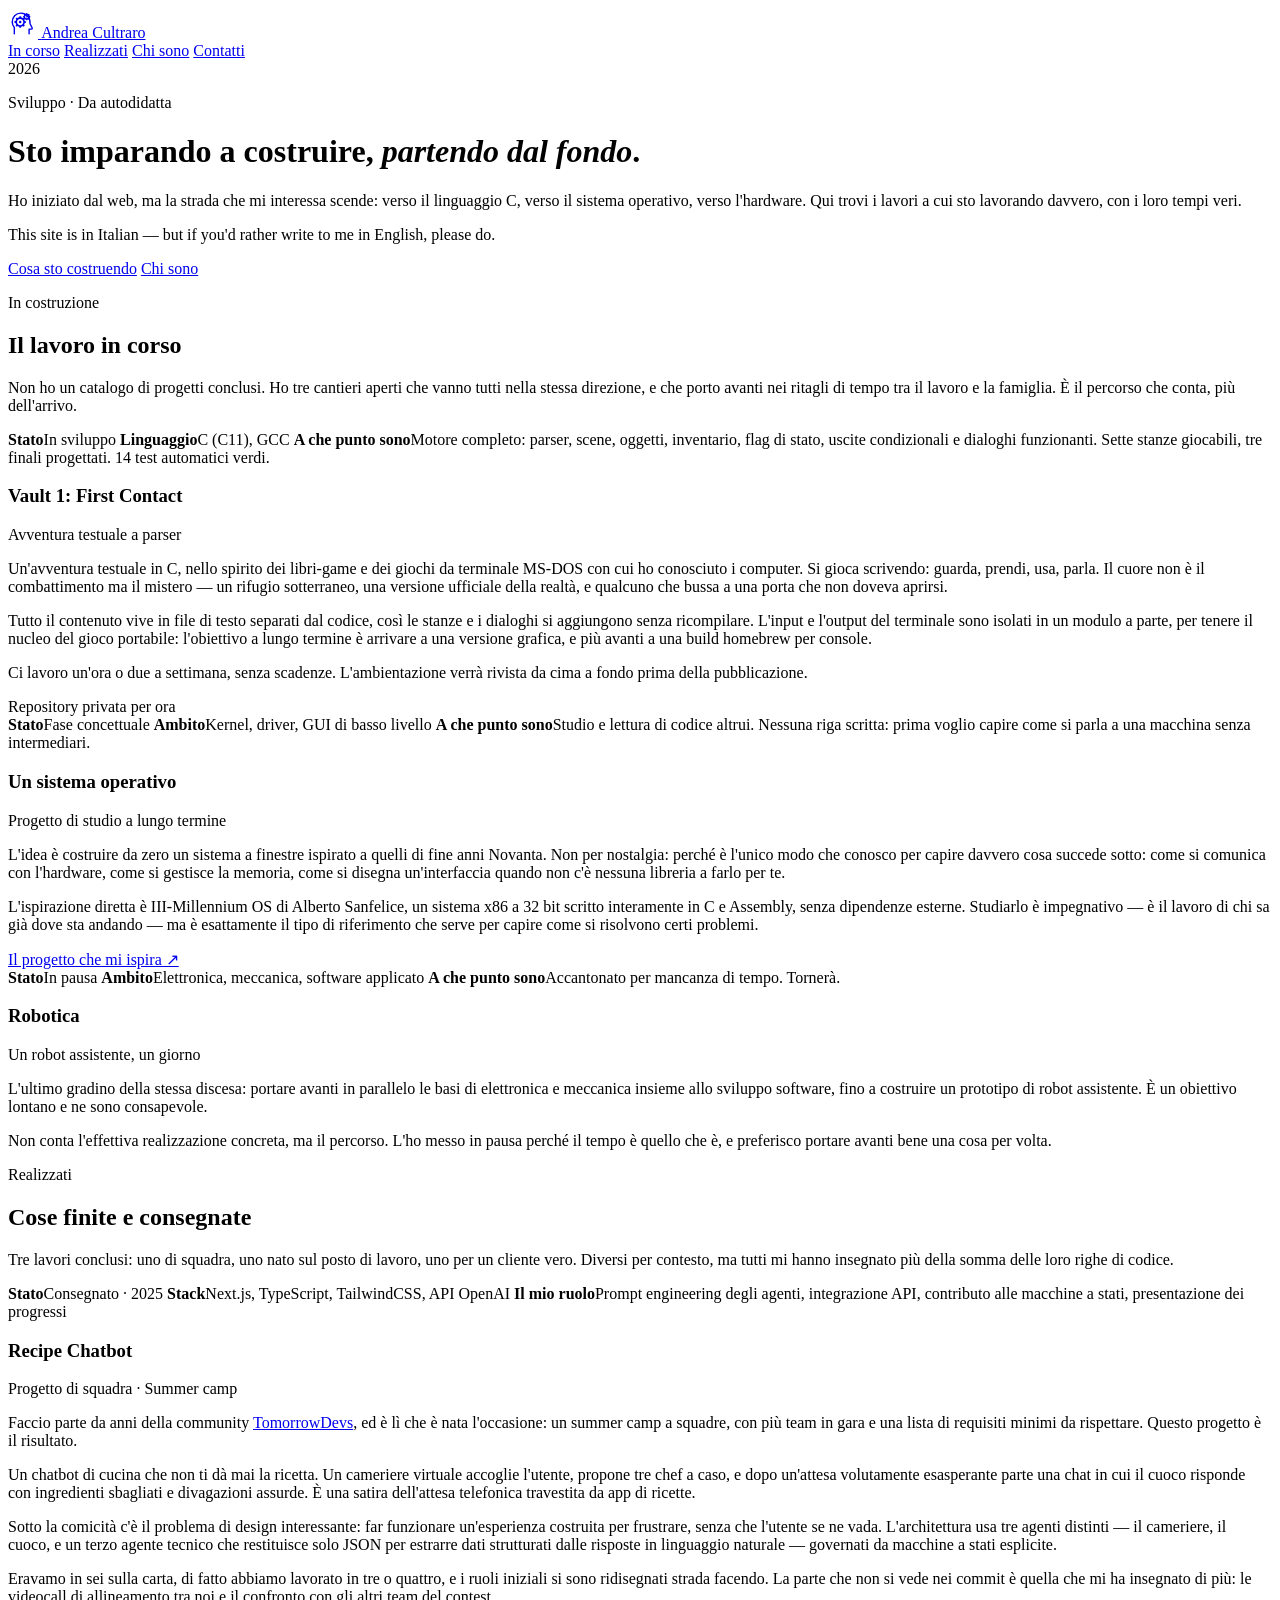
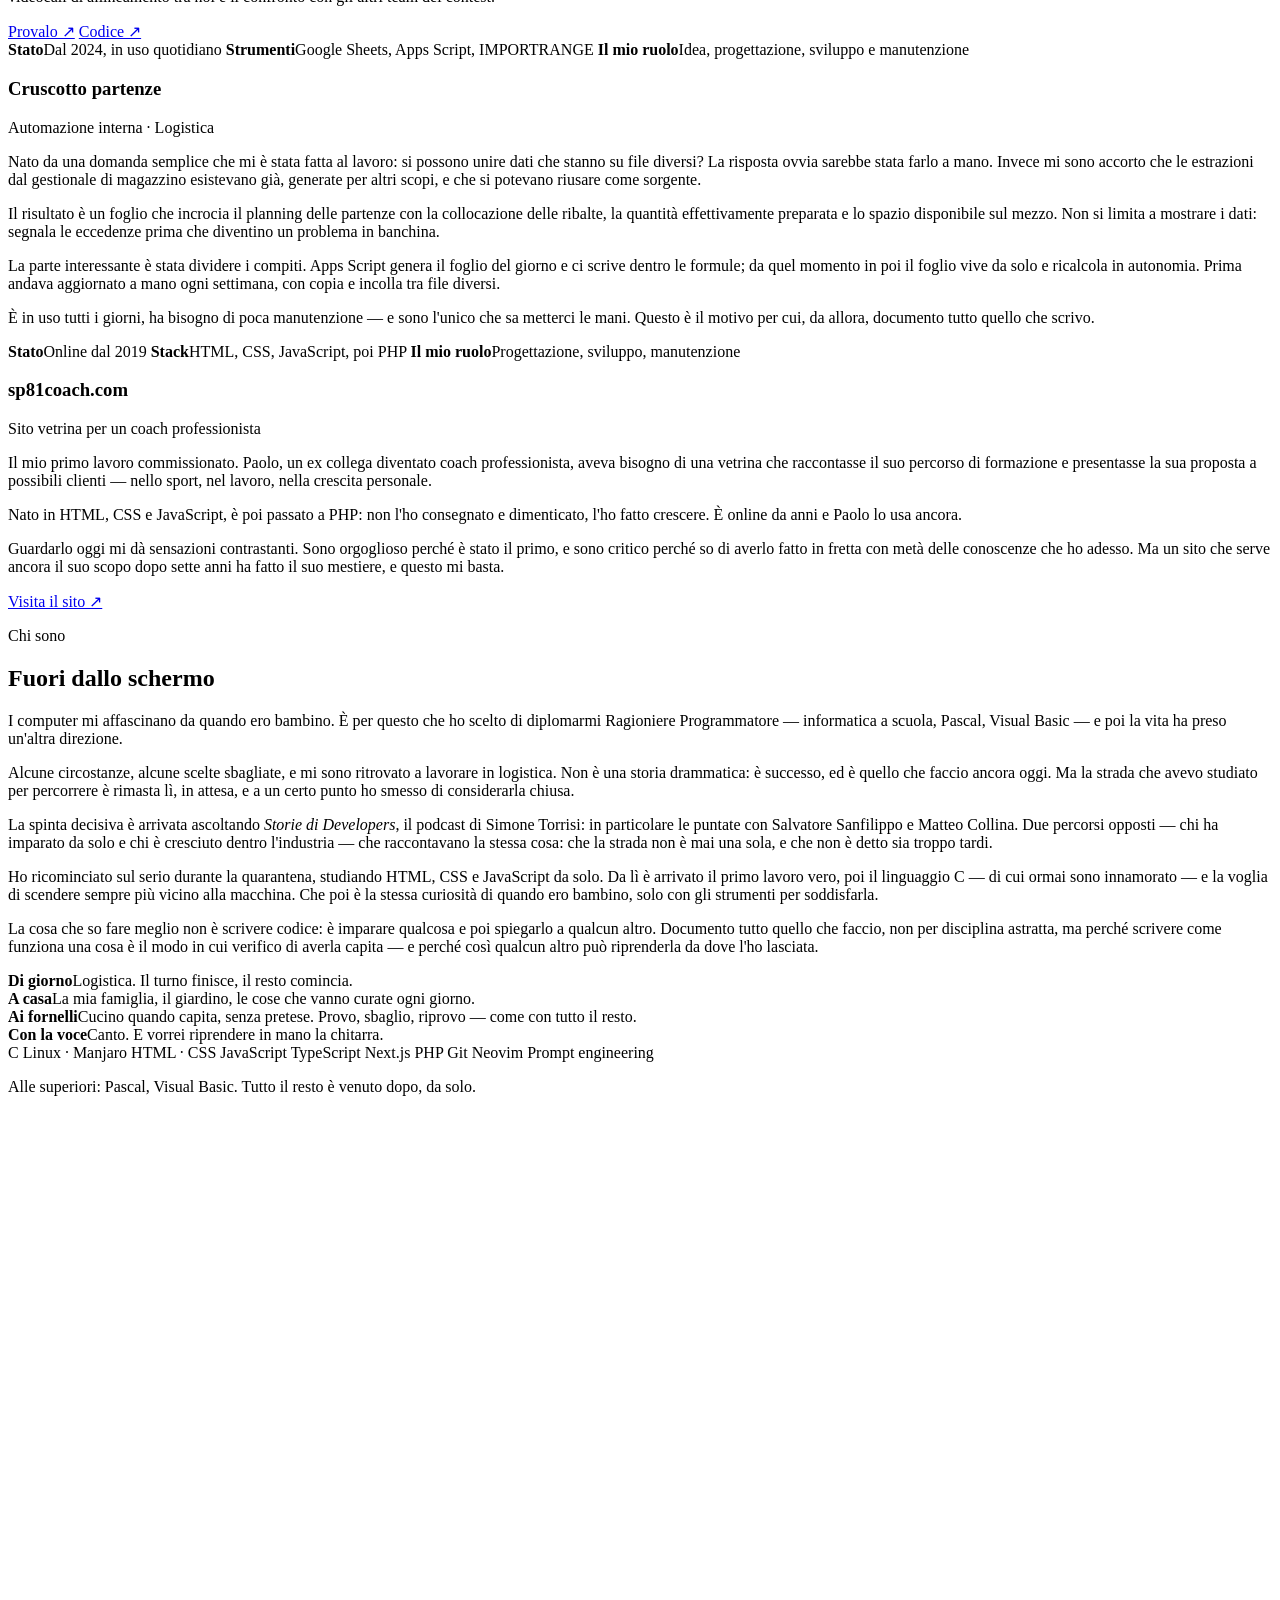
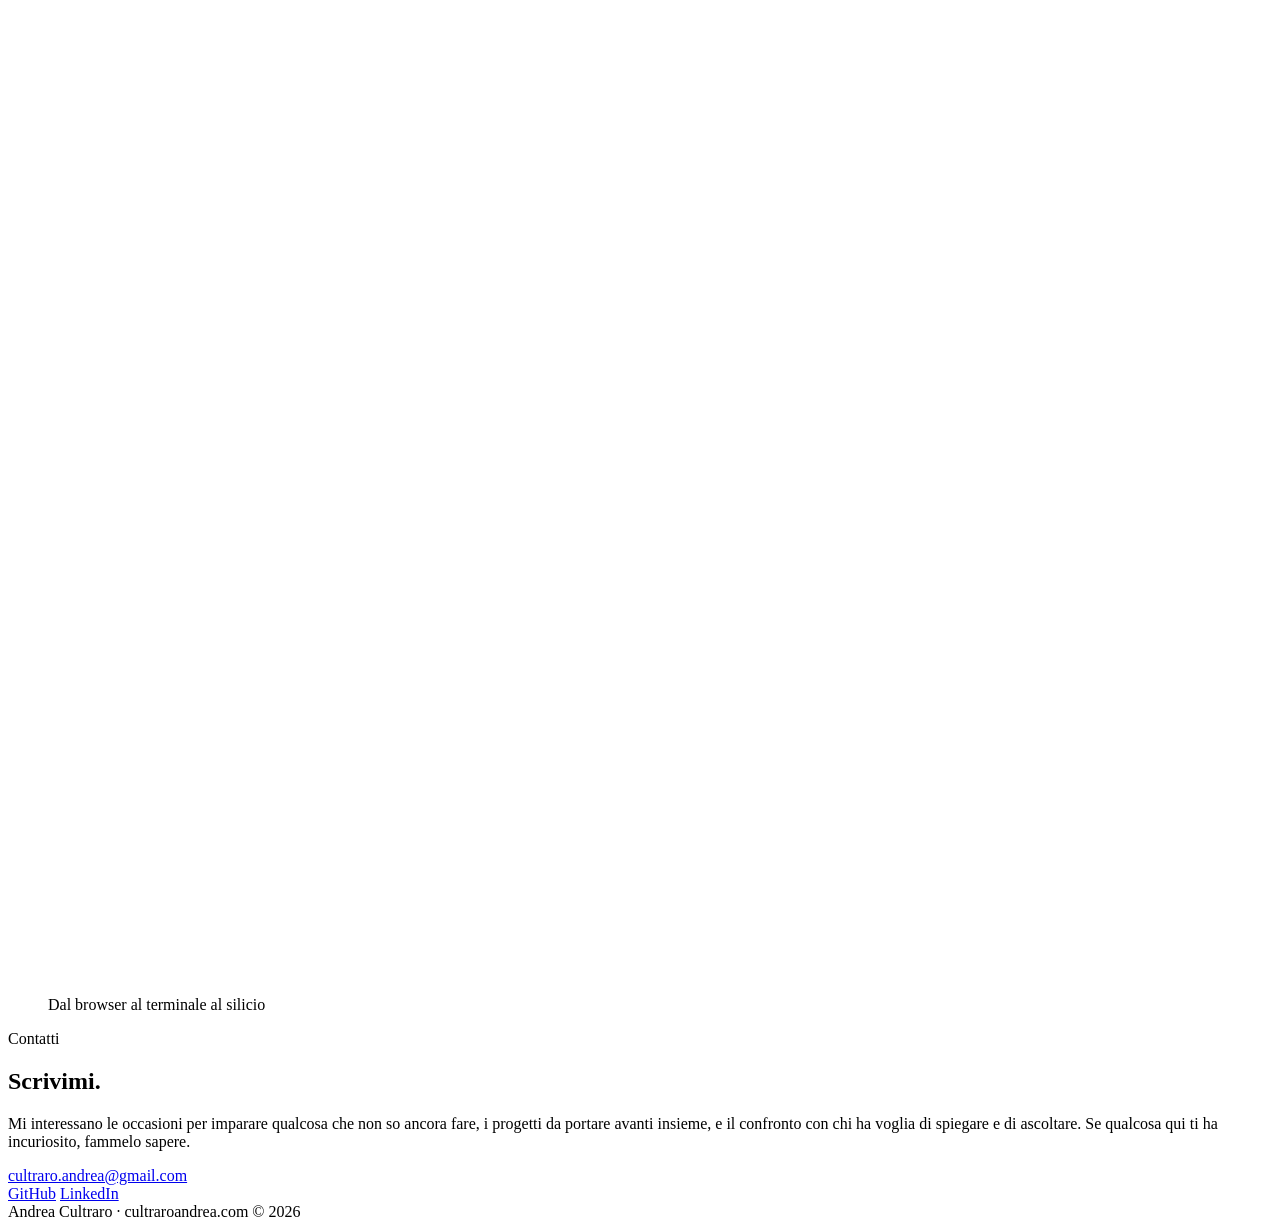
==== commit a44b55e9: "Add files via upload" ====
--- a/index.html
+++ b/index.html
@@ -5,262 +5,11 @@
 <meta name="viewport" content="width=device-width, initial-scale=1.0">
 <title>Andrea Cultraro — Imparare a costruire</title>
 <meta name="description" content="Andrea Cultraro: sviluppo da autodidatta, dal web verso l'hardware. Progetti in C, sistemi, e il percorso per arrivarci.">
-<link rel="icon" href="favicon.svg" type="image/svg+xml">
+<link rel="icon" href="assets/favicon.svg" type="image/svg+xml">
 <link rel="preconnect" href="https://fonts.googleapis.com">
 <link rel="preconnect" href="https://fonts.gstatic.com" crossorigin>
 <link href="https://fonts.googleapis.com/css2?family=Newsreader:ital,opsz,wght@0,6..72,300..600;1,6..72,300..600&family=Manrope:wght@300..700&family=IBM+Plex+Mono:wght@400;500&display=swap" rel="stylesheet">
-<style>
-  :root{
-    --bg:#0E1114;
-    --surface:#161B21;
-    --line:rgba(232,234,237,.10);
-    --line-soft:rgba(232,234,237,.055);
-    --text:#E8EAED;
-    --muted:#96A0AB;
-    --accent:#D9772E;
-    --accent-dim:rgba(217,119,46,.13);
-    --live:#6E9E7C;
-    --display:'Newsreader',serif;
-    --body:'Manrope',sans-serif;
-    --mono:'IBM Plex Mono',monospace;
-  }
-  *{margin:0;padding:0;box-sizing:border-box}
-  html{scroll-behavior:smooth}
-  body{
-    background:var(--bg);color:var(--text);
-    font-family:var(--body);font-weight:340;line-height:1.68;
-    -webkit-font-smoothing:antialiased;
-  }
-  ::selection{background:var(--accent-dim);color:var(--accent)}
-  a{color:inherit;text-decoration:none}
-  a:focus-visible,button:focus-visible{outline:2px solid var(--accent);outline-offset:3px;border-radius:2px}
-
-  /* ---------- Spina di navigazione ---------- */
-  .spine{
-    position:fixed;left:0;top:0;bottom:0;width:74px;
-    border-right:1px solid var(--line);
-    display:flex;flex-direction:column;align-items:center;
-    justify-content:space-between;padding:28px 0;z-index:20;background:var(--bg);
-  }
-  .spine .brand{
-    color:var(--accent);display:flex;flex-direction:column;align-items:center;gap:16px;
-    opacity:.92;transition:opacity .25s;
-  }
-  .spine .brand:hover{opacity:1}
-  .spine .wordmark{
-    font-family:var(--mono);font-size:.62rem;letter-spacing:.2em;
-    text-transform:uppercase;color:var(--text);
-    writing-mode:vertical-rl;transform:rotate(180deg);white-space:nowrap;
-  }
-  .spine nav{display:flex;flex-direction:column;gap:28px}
-  .spine nav a{
-    font-family:var(--mono);font-size:.61rem;letter-spacing:.19em;
-    text-transform:uppercase;color:var(--muted);
-    writing-mode:vertical-rl;transform:rotate(180deg);transition:color .25s;
-  }
-  .spine nav a:hover,.spine nav a.active{color:var(--accent)}
-  .spine .place{
-    font-family:var(--mono);font-size:.58rem;color:var(--muted);
-    writing-mode:vertical-rl;transform:rotate(180deg);letter-spacing:.2em;opacity:.7;
-  }
-
-  main{margin-left:74px}
-  .wrap{max-width:1080px;margin:0 auto;padding:0 clamp(24px,5vw,68px)}
-
-  .eyebrow{
-    font-family:var(--mono);font-size:.66rem;letter-spacing:.22em;
-    text-transform:uppercase;color:var(--accent);
-    display:flex;align-items:center;gap:14px;
-  }
-  .eyebrow::after{content:'';height:1px;width:52px;background:var(--accent);opacity:.4}
-
-  /* ---------- Hero ---------- */
-  .hero{min-height:90vh;display:flex;align-items:center;border-bottom:1px solid var(--line)}
-  .hero-inner{padding:130px 0 90px}
-  .hero h1{
-    font-family:var(--display);
-    font-size:clamp(2.6rem,7.4vw,5.4rem);
-    font-weight:340;line-height:1.06;letter-spacing:-.02em;
-    margin:28px 0 32px;max-width:16em;
-  }
-  .hero h1 em{font-style:italic;color:var(--accent)}
-  .hero .lede{max-width:33em;color:var(--muted);font-size:1.07rem}
-  .hero .lede-en{
-    max-width:33em;margin-top:18px;color:var(--muted);opacity:.62;
-    font-family:var(--mono);font-size:.72rem;letter-spacing:.02em;line-height:1.75;
-  }
-  .hero .actions{margin-top:46px;display:flex;gap:26px;align-items:center;flex-wrap:wrap}
-  .btn{
-    display:inline-flex;align-items:center;gap:10px;
-    font-family:var(--mono);font-size:.7rem;letter-spacing:.16em;text-transform:uppercase;
-    color:var(--text);border:1px solid var(--line);padding:14px 24px;border-radius:2px;
-    transition:border-color .25s,background .25s;
-  }
-  .btn:hover{border-color:var(--accent);background:var(--accent-dim)}
-  .btn.ghost{border:none;padding:14px 0;color:var(--muted)}
-  .btn.ghost:hover{color:var(--accent);background:none}
-
-  section{padding:112px 0;border-bottom:1px solid var(--line)}
-  .section-head{margin-bottom:20px}
-  .section-head h2{
-    font-family:var(--display);font-weight:340;
-    font-size:clamp(1.9rem,4vw,2.7rem);letter-spacing:-.015em;margin-top:18px;
-  }
-  .section-intro{color:var(--muted);max-width:40em;margin-bottom:56px}
-
-  /* ---------- Progetti ---------- */
-  .project{
-    display:grid;grid-template-columns:minmax(190px,1fr) 2.4fr;gap:36px;
-    padding:40px 0;border-top:1px solid var(--line);
-    position:relative;transition:padding-left .35s ease;
-  }
-  .project:last-of-type{border-bottom:1px solid var(--line)}
-  .project::before{
-    content:'';position:absolute;left:0;top:-1px;height:1px;width:0;
-    background:var(--accent);transition:width .5s ease;
-  }
-  .project:hover::before{width:100%}
-  .project:hover{padding-left:14px}
-  .project h3{
-    font-family:var(--display);font-weight:420;font-size:1.5rem;
-    letter-spacing:-.012em;margin-bottom:6px;
-  }
-  .project .sub{
-    font-family:var(--mono);font-size:.65rem;color:var(--muted);
-    letter-spacing:.11em;text-transform:uppercase;margin-bottom:18px;
-  }
-  .project .meta{
-    font-family:var(--mono);font-size:.65rem;color:var(--muted);
-    letter-spacing:.09em;display:flex;flex-direction:column;gap:14px;padding-top:6px;
-  }
-  .meta .row b{
-    display:block;color:var(--accent);font-weight:500;
-    text-transform:uppercase;letter-spacing:.14em;font-size:.6rem;margin-bottom:3px;
-  }
-  .project p{color:var(--muted);max-width:40em;margin-bottom:.9em}
-  .project p a.inline{
-    color:var(--text);border-bottom:1px solid var(--accent);
-    padding-bottom:1px;transition:color .25s;
-  }
-  .project p a.inline:hover{color:var(--accent)}
-  .project p:last-of-type{margin-bottom:0}
-  .project .links{margin-top:20px;display:flex;gap:22px;flex-wrap:wrap}
-  .project .link{
-    font-family:var(--mono);font-size:.66rem;letter-spacing:.14em;text-transform:uppercase;
-    color:var(--text);display:inline-flex;gap:8px;align-items:center;
-    border-bottom:1px solid var(--line);padding-bottom:4px;transition:border-color .25s,color .25s;
-  }
-  .project .link:hover{color:var(--accent);border-color:var(--accent)}
-  .project .link.muted{color:var(--muted);border-bottom-color:transparent;cursor:default}
-  .project .link.muted:hover{color:var(--muted)}
-
-  /* Indicatore di stato: cursore da terminale */
-  .status{display:inline-flex;align-items:center;gap:9px;font-family:var(--mono);
-    font-size:.6rem;letter-spacing:.14em;text-transform:uppercase}
-  .status .blk{width:7px;height:13px;background:var(--live);display:inline-block}
-  .status.active .blk{animation:blink 1.5s steps(1) infinite}
-  .status.paused .blk{background:var(--muted);opacity:.5}
-  .status.done .blk{background:var(--accent)}
-  @keyframes blink{0%,49%{opacity:1}50%,100%{opacity:.15}}
-
-  /* ---------- Chi sono ---------- */
-  .about{display:grid;grid-template-columns:1.15fr .85fr;gap:70px;align-items:start}
-  .about .bio p{color:var(--muted);margin-bottom:1.25em;max-width:36em}
-  .about .bio p.lead{color:var(--text);font-size:1.13rem}
-  .portrait{
-    background:var(--surface);border:1px solid var(--line);
-    padding:26px 20px 20px;display:flex;flex-direction:column;
-    align-items:center;gap:20px;position:sticky;top:40px;
-  }
-  .portrait svg{width:100%;max-width:250px;height:auto;display:block}
-  .portrait figcaption{
-    font-family:var(--mono);font-size:.6rem;color:var(--muted);
-    letter-spacing:.15em;text-transform:uppercase;text-align:center;
-  }
-  .portrait .cursor{animation:blink 1.5s steps(1) infinite}
-  .facets{margin-top:8px;border-top:1px solid var(--line-soft)}
-  .facet{
-    display:grid;grid-template-columns:150px 1fr;gap:24px;
-    padding:18px 0;border-bottom:1px solid var(--line-soft);align-items:baseline;
-  }
-  .facet b{
-    font-family:var(--mono);font-size:.62rem;color:var(--accent);
-    letter-spacing:.15em;text-transform:uppercase;font-weight:500;
-  }
-  .facet span{color:var(--muted);font-size:.95rem}
-  .skills{margin-top:34px;display:flex;flex-wrap:wrap;gap:9px}
-  .skills-note{
-    margin-top:18px;font-family:var(--mono);font-size:.66rem;
-    color:var(--muted);opacity:.72;letter-spacing:.02em;line-height:1.8;
-  }
-  .skills span{
-    font-family:var(--mono);font-size:.63rem;letter-spacing:.09em;
-    border:1px solid var(--line);padding:8px 14px;border-radius:2px;color:var(--muted);
-  }
-
-  /* ---------- Contatti ---------- */
-  .contact{border-bottom:none}
-  .contact h2{
-    font-family:var(--display);font-weight:340;font-style:italic;
-    font-size:clamp(2.4rem,6.4vw,4.4rem);letter-spacing:-.02em;margin:22px 0 20px;
-  }
-  .contact p{color:var(--muted);max-width:34em}
-  .contact .email{
-    display:inline-block;margin-top:36px;
-    font-family:var(--mono);font-size:clamp(.88rem,2.3vw,1.1rem);letter-spacing:.03em;
-    color:var(--text);border-bottom:1px solid var(--accent);padding-bottom:6px;transition:color .25s;
-  }
-  .contact .email:hover{color:var(--accent)}
-  .socials{margin-top:46px;display:flex;gap:26px;flex-wrap:wrap}
-  .socials a{
-    font-family:var(--mono);font-size:.66rem;letter-spacing:.14em;
-    text-transform:uppercase;color:var(--muted);transition:color .25s;
-  }
-  .socials a:hover{color:var(--accent)}
-
-  footer{padding:36px 0 46px}
-  footer .wrap{
-    display:flex;justify-content:space-between;gap:16px;flex-wrap:wrap;
-    font-family:var(--mono);font-size:.61rem;color:var(--muted);letter-spacing:.12em;
-    border-top:1px solid var(--line);padding-top:32px;
-  }
-
-  .reveal{opacity:0;transform:translateY(16px);transition:opacity .7s ease,transform .7s ease}
-  .reveal.in{opacity:1;transform:none}
-  @media (prefers-reduced-motion:reduce){
-    .reveal{opacity:1;transform:none;transition:none}
-    .status.active .blk{animation:none}
-    .portrait .cursor{animation:none}
-    html{scroll-behavior:auto}
-  }
-
-  @media (max-width:820px){
-    .spine{
-      position:fixed;top:0;left:0;right:0;bottom:auto;width:auto;height:54px;
-      flex-direction:row;padding:0 18px;border-right:none;border-bottom:1px solid var(--line);
-    }
-    .spine nav{flex-direction:row;gap:16px}
-    .spine .brand{flex-direction:row;gap:10px}
-    .spine nav a,.spine .place,.spine .wordmark{writing-mode:horizontal-tb;transform:none}
-    .spine .wordmark{font-size:.58rem;letter-spacing:.14em}
-    .spine .place{display:none}
-    main{margin-left:0;padding-top:54px}
-    .hero{min-height:auto}
-    .hero-inner{padding:80px 0 64px}
-    section{padding:80px 0}
-    .project{grid-template-columns:1fr;gap:16px}
-    .project .meta{flex-direction:row;flex-wrap:wrap;gap:22px}
-    .about{grid-template-columns:1fr;gap:44px}
-    .portrait{position:static}
-    .facet{grid-template-columns:1fr;gap:4px}
-  }
-
-  @media (max-width:560px){
-    .spine .wordmark{display:none}
-    .spine nav{gap:14px}
-    .spine nav a{font-size:.58rem;letter-spacing:.12em}
-  }
-</style>
+<link rel="stylesheet" href="assets/style.css">
 </head>
 <body>
 
@@ -395,7 +144,7 @@
         <p class="eyebrow">Realizzati</p>
         <h2>Cose finite e consegnate</h2>
       </div>
-      <p class="section-intro reveal">Due lavori conclusi: uno di squadra, uno per un cliente vero. Diversi per contesto, ma entrambi mi hanno insegnato più della somma delle loro righe di codice.</p>
+      <p class="section-intro reveal">Tre lavori conclusi: uno di squadra, uno nato sul posto di lavoro, uno per un cliente vero. Diversi per contesto, ma tutti mi hanno insegnato più della somma delle loro righe di codice.</p>
 
       <article class="project reveal">
         <div class="meta">
@@ -419,6 +168,22 @@
 
       <article class="project reveal">
         <div class="meta">
+          <span class="row"><b>Stato</b><span class="status done"><span class="blk"></span>Dal 2024, in uso quotidiano</span></span>
+          <span class="row"><b>Strumenti</b>Google Sheets, Apps Script, IMPORTRANGE</span>
+          <span class="row"><b>Il mio ruolo</b>Idea, progettazione, sviluppo e manutenzione</span>
+        </div>
+        <div>
+          <h3>Cruscotto partenze</h3>
+          <p class="sub">Automazione interna · Logistica</p>
+          <p>Nato da una domanda semplice che mi è stata fatta al lavoro: si possono unire dati che stanno su file diversi? La risposta ovvia sarebbe stata farlo a mano. Invece mi sono accorto che le estrazioni dal gestionale di magazzino esistevano già, generate per altri scopi, e che si potevano riusare come sorgente.</p>
+          <p>Il risultato è un foglio che incrocia il planning delle partenze con la collocazione delle ribalte, la quantità effettivamente preparata e lo spazio disponibile sul mezzo. Non si limita a mostrare i dati: segnala le eccedenze prima che diventino un problema in banchina.</p>
+          <p>La parte interessante è stata dividere i compiti. Apps Script genera il foglio del giorno e ci scrive dentro le formule; da quel momento in poi il foglio vive da solo e ricalcola in autonomia. Prima andava aggiornato a mano ogni settimana, con copia e incolla tra file diversi.</p>
+          <p>È in uso tutti i giorni, ha bisogno di poca manutenzione — e sono l'unico che sa metterci le mani. Questo è il motivo per cui, da allora, documento tutto quello che scrivo.</p>
+        </div>
+      </article>
+
+      <article class="project reveal">
+        <div class="meta">
           <span class="row"><b>Stato</b><span class="status done"><span class="blk"></span>Online dal 2019</span></span>
           <span class="row"><b>Stack</b>HTML, CSS, JavaScript, poi PHP</span>
           <span class="row"><b>Il mio ruolo</b>Progettazione, sviluppo, manutenzione</span>
@@ -449,6 +214,7 @@
         <div class="bio">
           <p class="lead">I computer mi affascinano da quando ero bambino. È per questo che ho scelto di diplomarmi Ragioniere Programmatore — informatica a scuola, Pascal, Visual Basic — e poi la vita ha preso un'altra direzione.</p>
           <p>Alcune circostanze, alcune scelte sbagliate, e mi sono ritrovato a lavorare in logistica. Non è una storia drammatica: è successo, ed è quello che faccio ancora oggi. Ma la strada che avevo studiato per percorrere è rimasta lì, in attesa, e a un certo punto ho smesso di considerarla chiusa.</p>
+          <p>La spinta decisiva è arrivata ascoltando <em>Storie di Developers</em>, il podcast di Simone Torrisi: in particolare le puntate con Salvatore Sanfilippo e Matteo Collina. Due percorsi opposti — chi ha imparato da solo e chi è cresciuto dentro l'industria — che raccontavano la stessa cosa: che la strada non è mai una sola, e che non è detto sia troppo tardi.</p>
           <p>Ho ricominciato sul serio durante la quarantena, studiando HTML, CSS e JavaScript da solo. Da lì è arrivato il primo lavoro vero, poi il linguaggio C — di cui ormai sono innamorato — e la voglia di scendere sempre più vicino alla macchina. Che poi è la stessa curiosità di quando ero bambino, solo con gli strumenti per soddisfarla.</p>
           <p>La cosa che so fare meglio non è scrivere codice: è imparare qualcosa e poi spiegarlo a qualcun altro. Documento tutto quello che faccio, non per disciplina astratta, ma perché scrivere come funziona una cosa è il modo in cui verifico di averla capita — e perché così qualcun altro può riprenderla da dove l'ho lasciata.</p>
 
@@ -539,23 +305,7 @@
   </div>
 </footer>
 
-<script>
-  const io = new IntersectionObserver(entries => {
-    entries.forEach(e => { if (e.isIntersecting) { e.target.classList.add('in'); io.unobserve(e.target); } });
-  }, { threshold: .1 });
-  document.querySelectorAll('.reveal').forEach(el => io.observe(el));
-
-  const links = document.querySelectorAll('.spine nav a');
-  const sections = [...links].map(l => document.querySelector(l.getAttribute('href')));
-  const nav = new IntersectionObserver(entries => {
-    entries.forEach(e => {
-      if (e.isIntersecting) {
-        links.forEach(l => l.classList.toggle('active', l.getAttribute('href') === '#' + e.target.id));
-      }
-    });
-  }, { rootMargin: '-40% 0px -55% 0px' });
-  sections.forEach(s => s && nav.observe(s));
-</script>
+<script src="assets/main.js" defer></script>
 
 </body>
 </html>
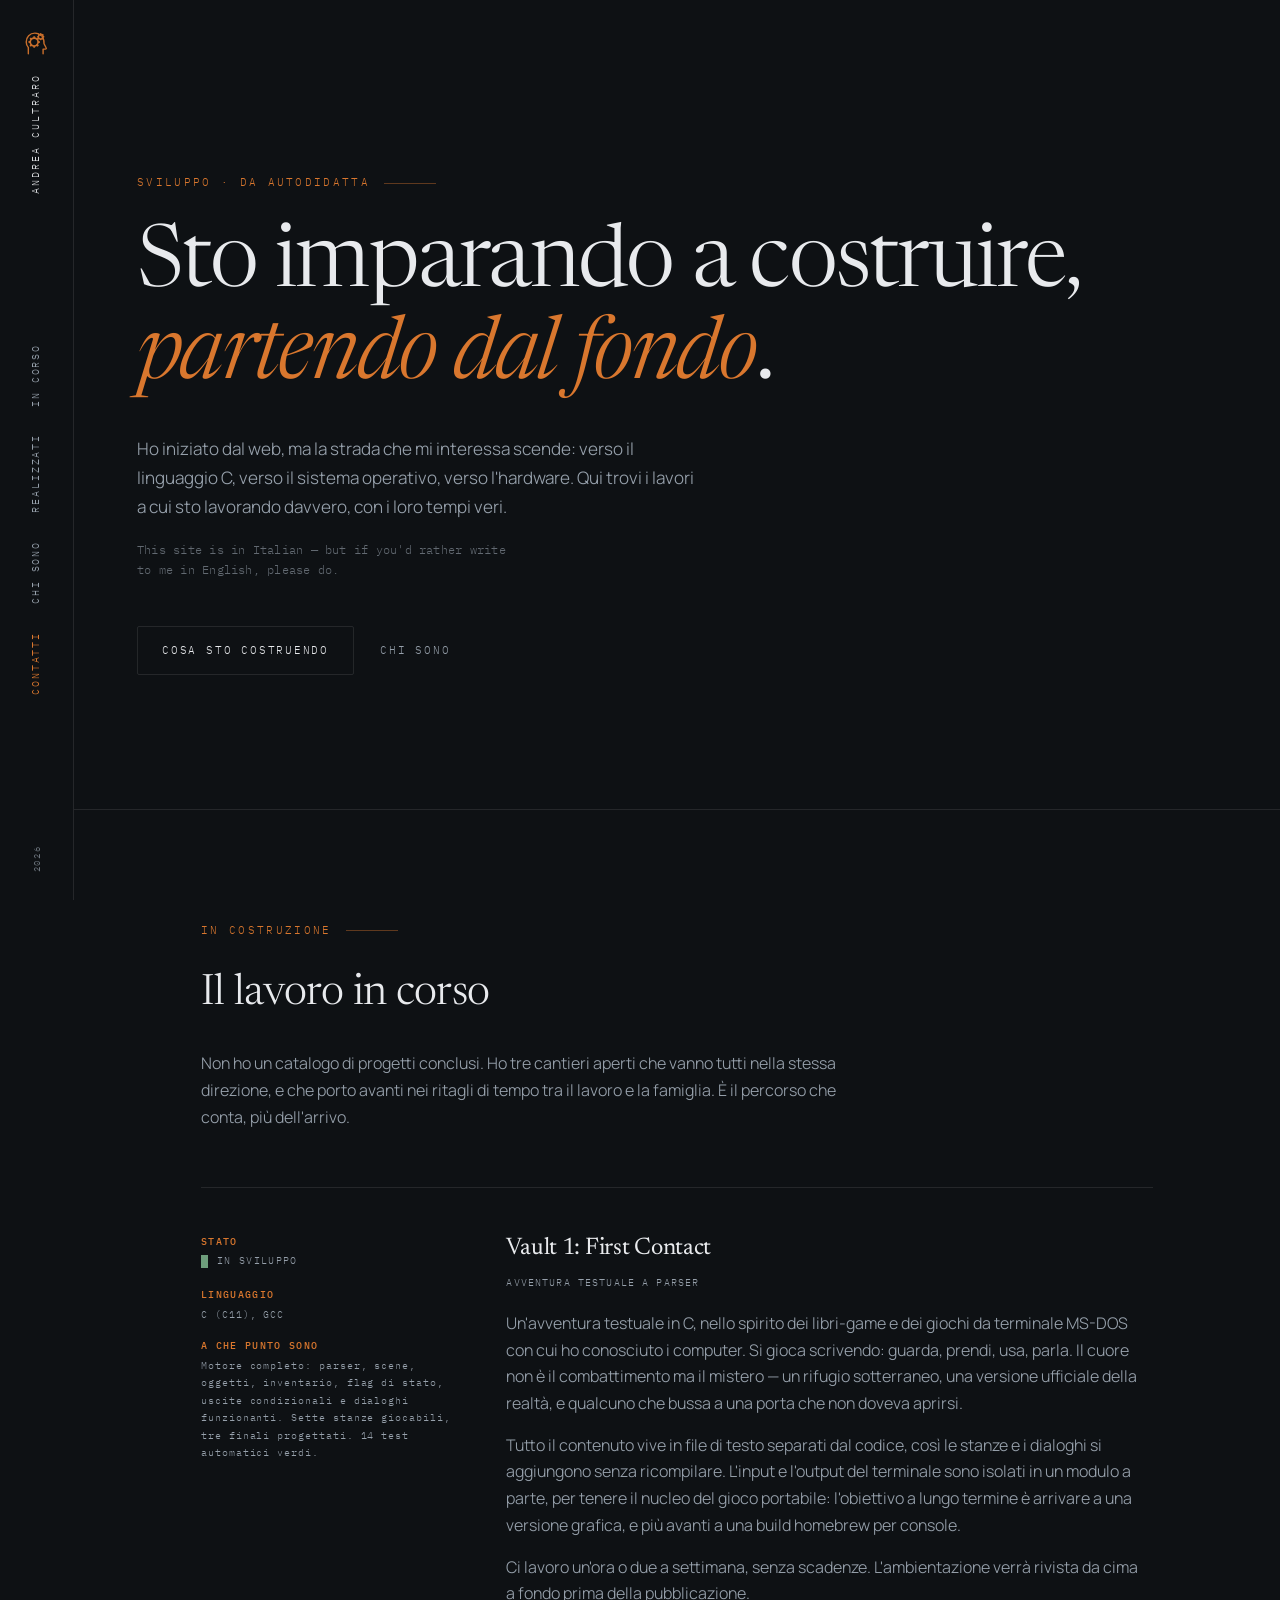
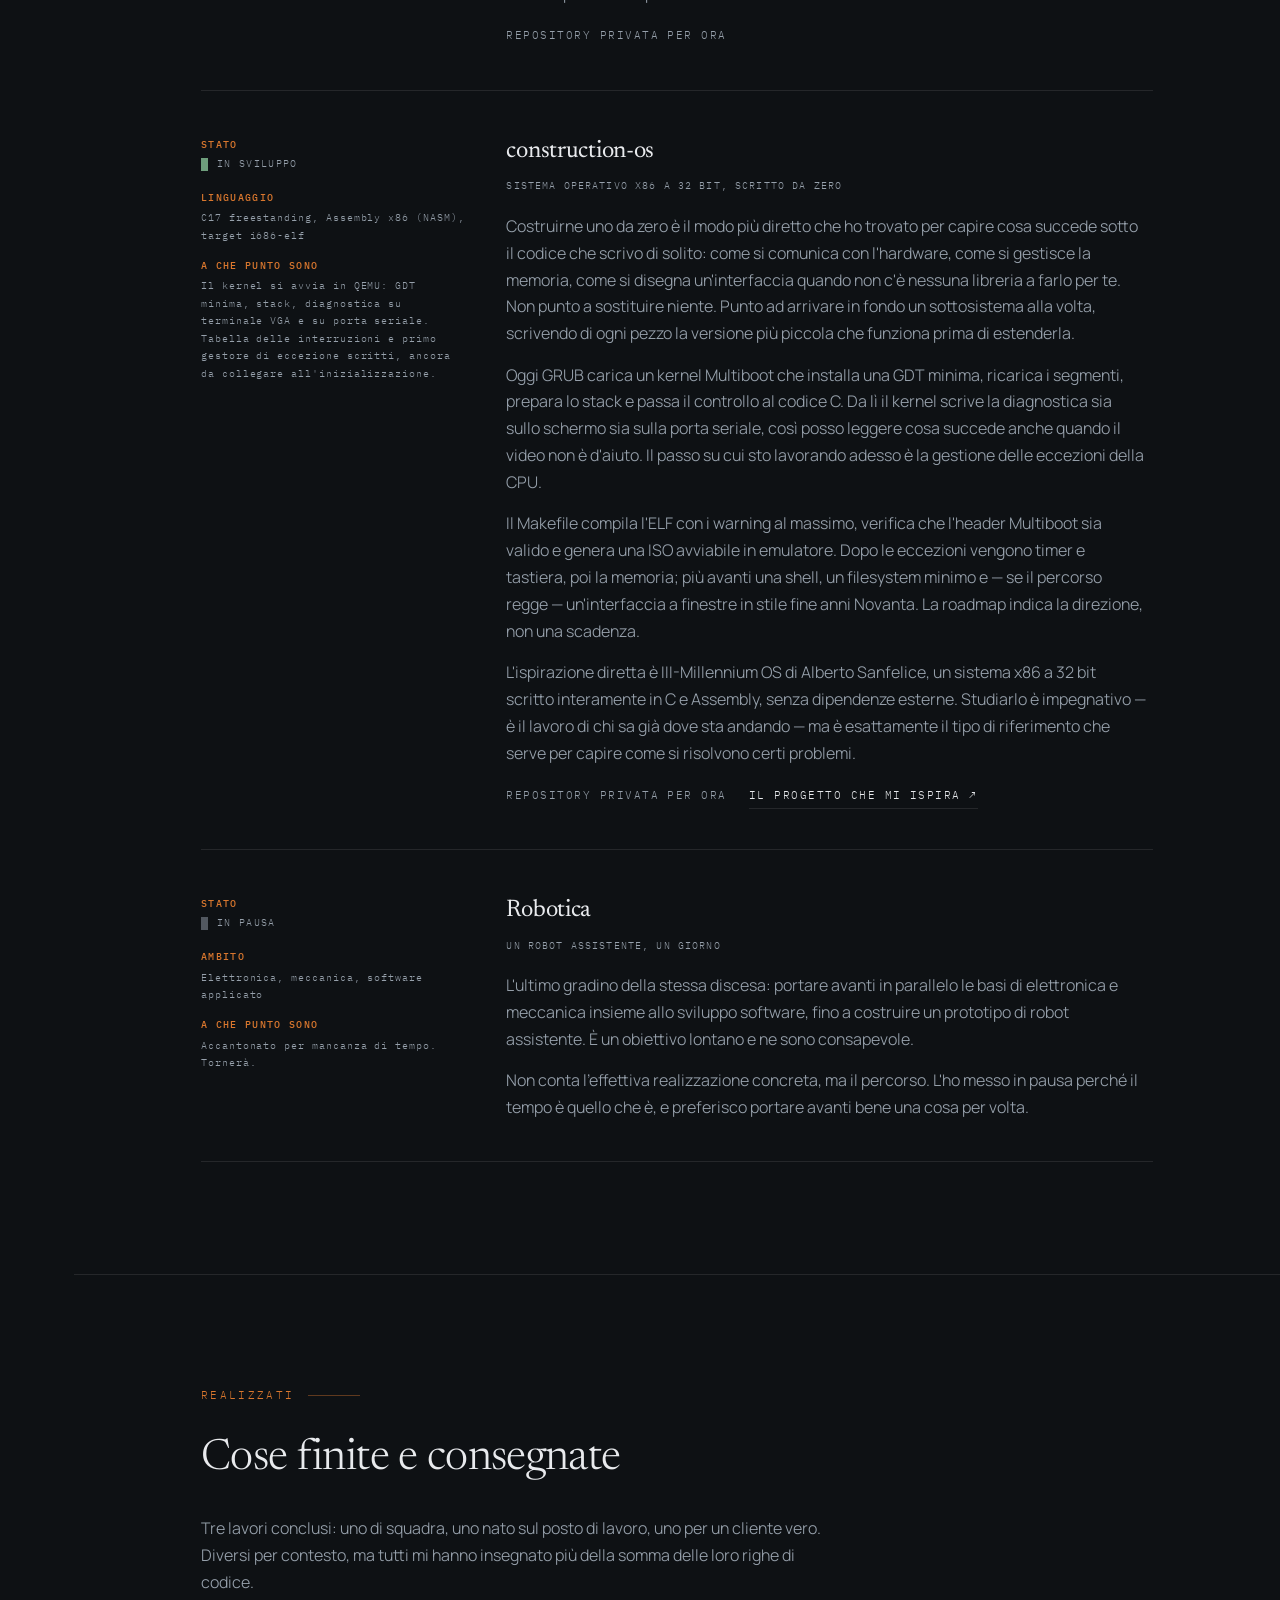
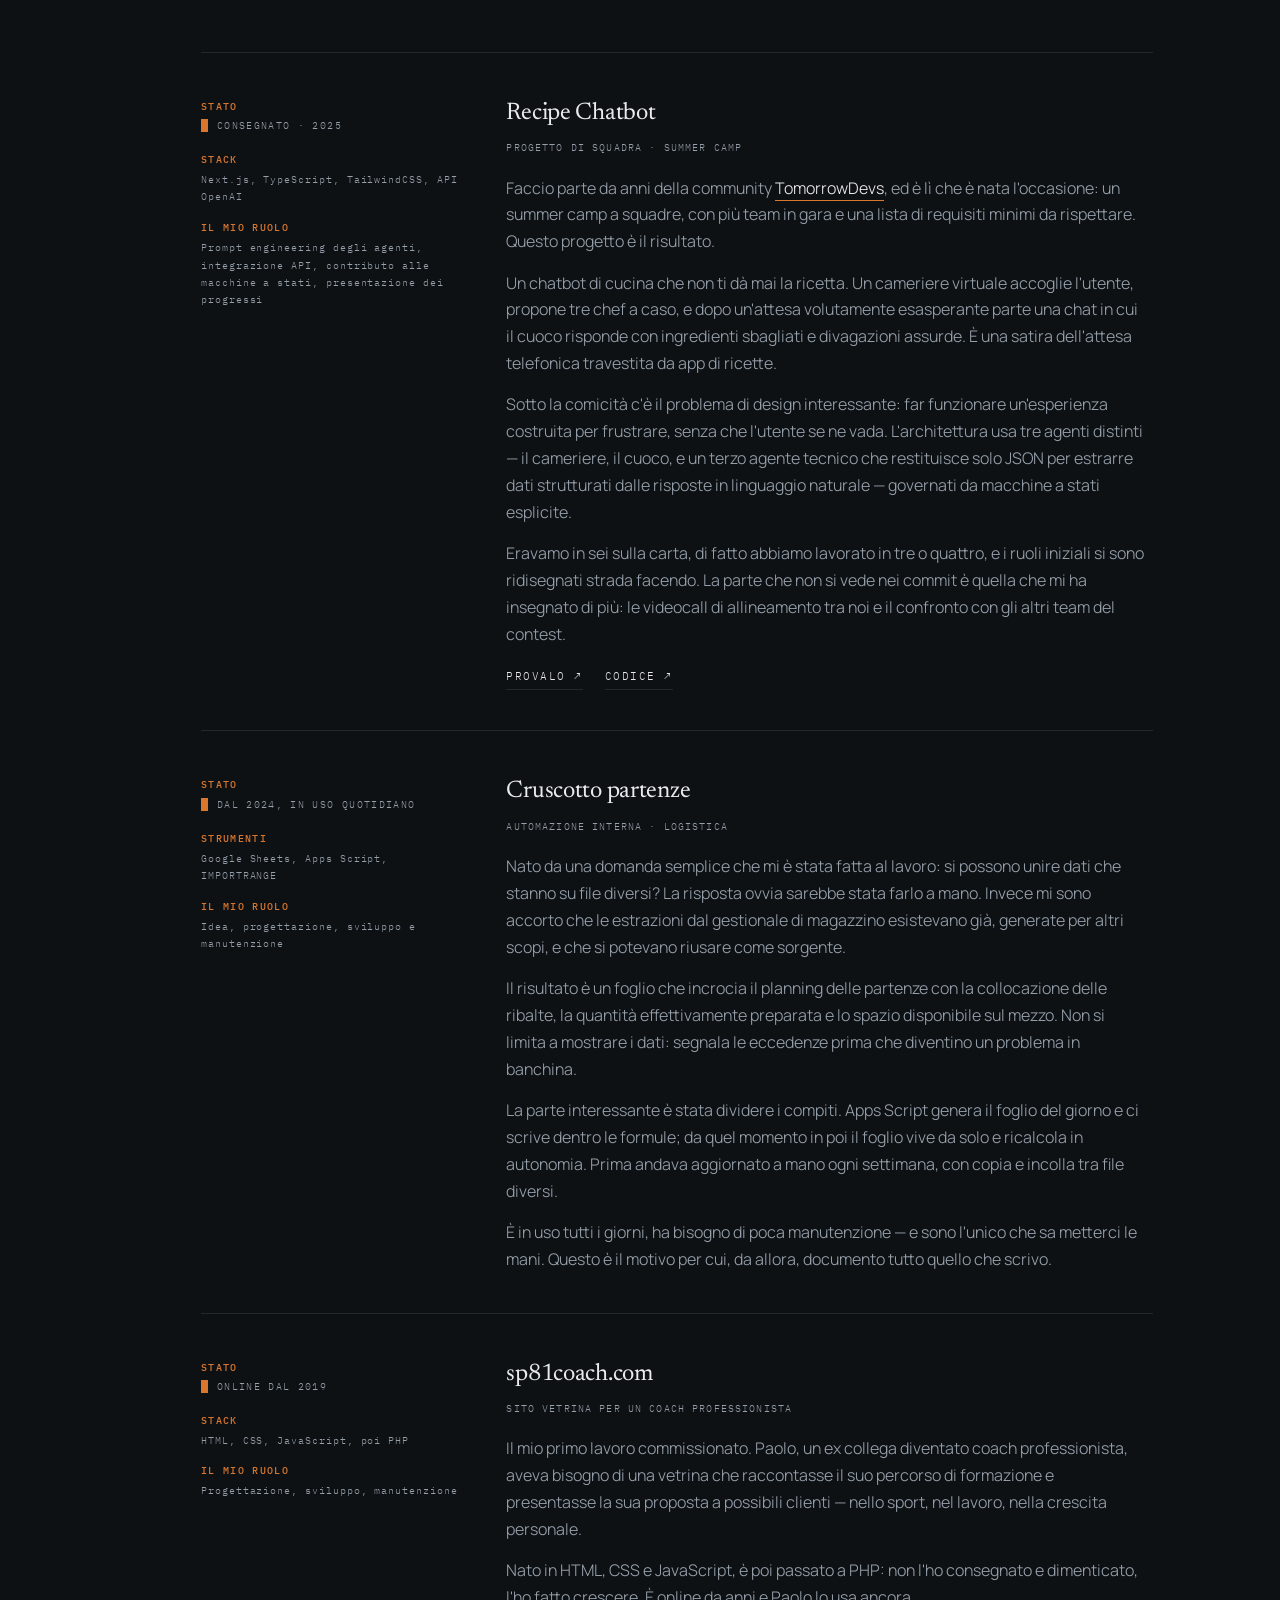
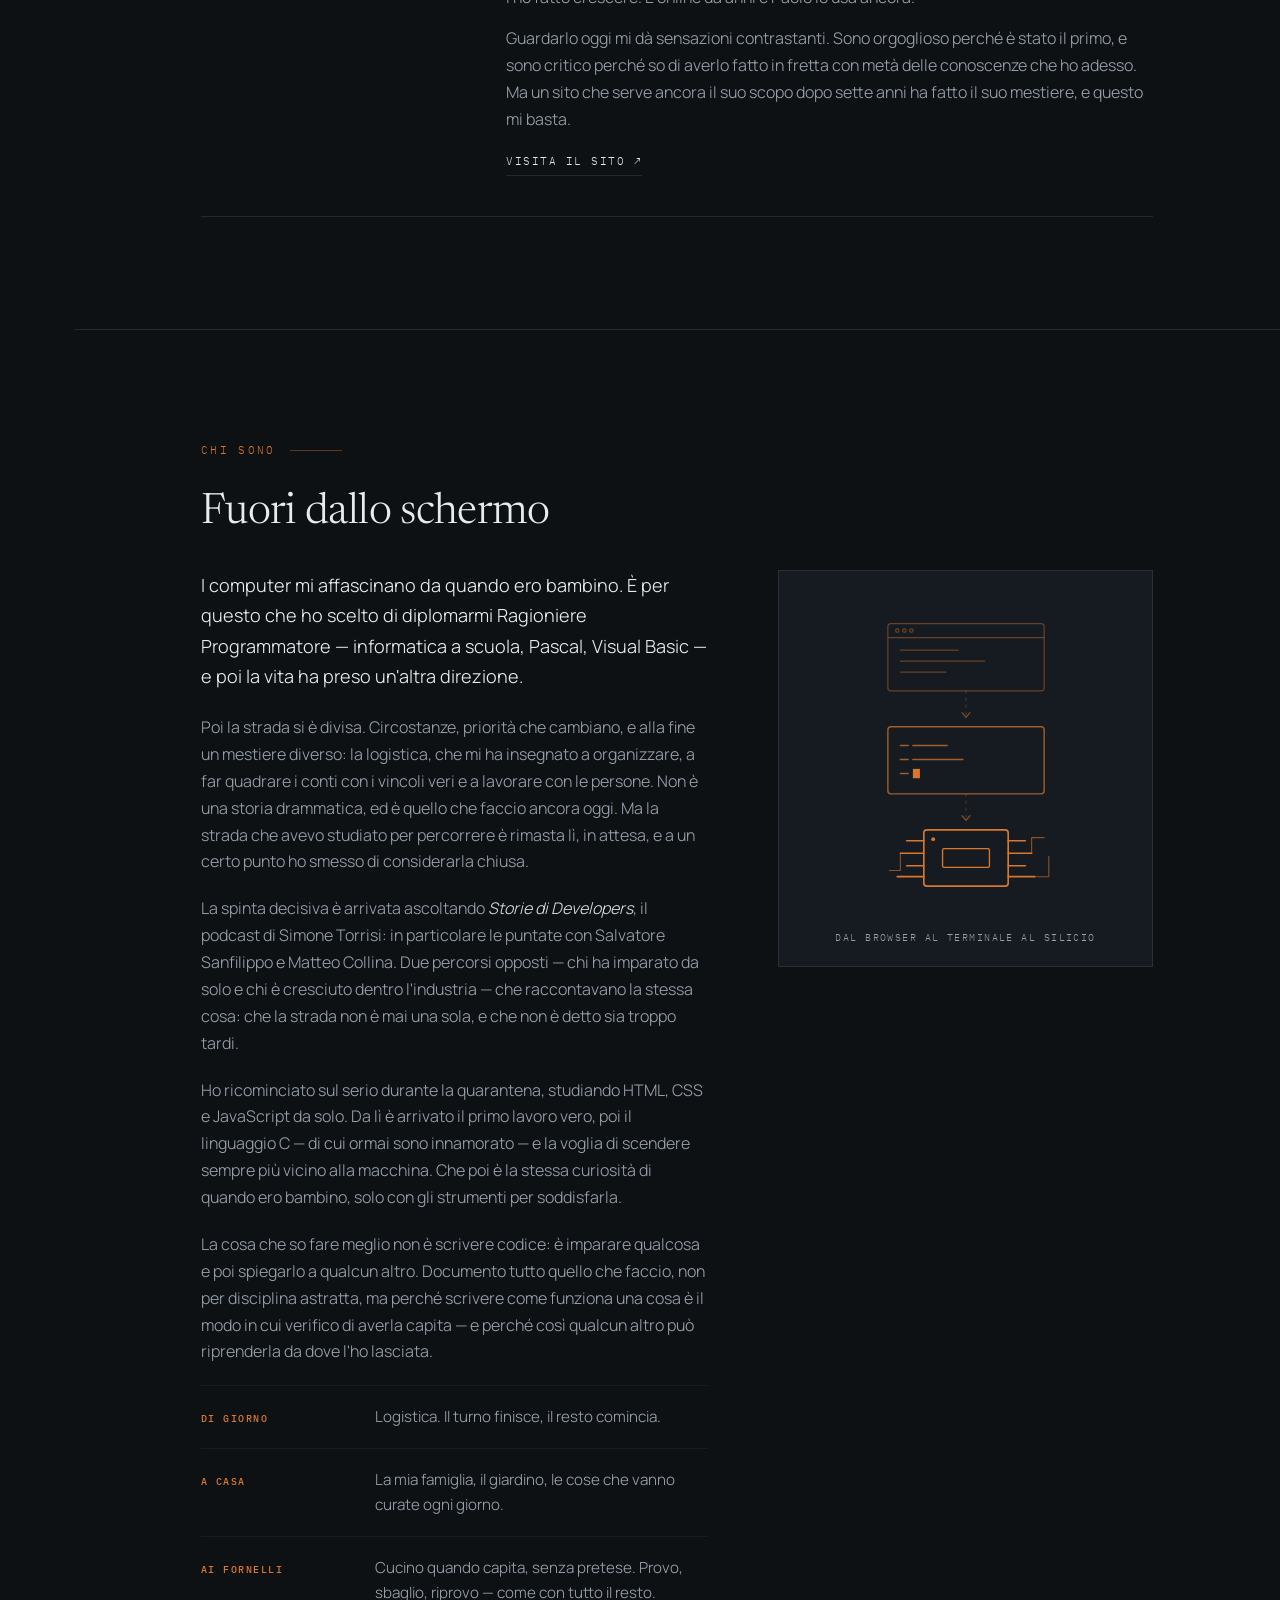
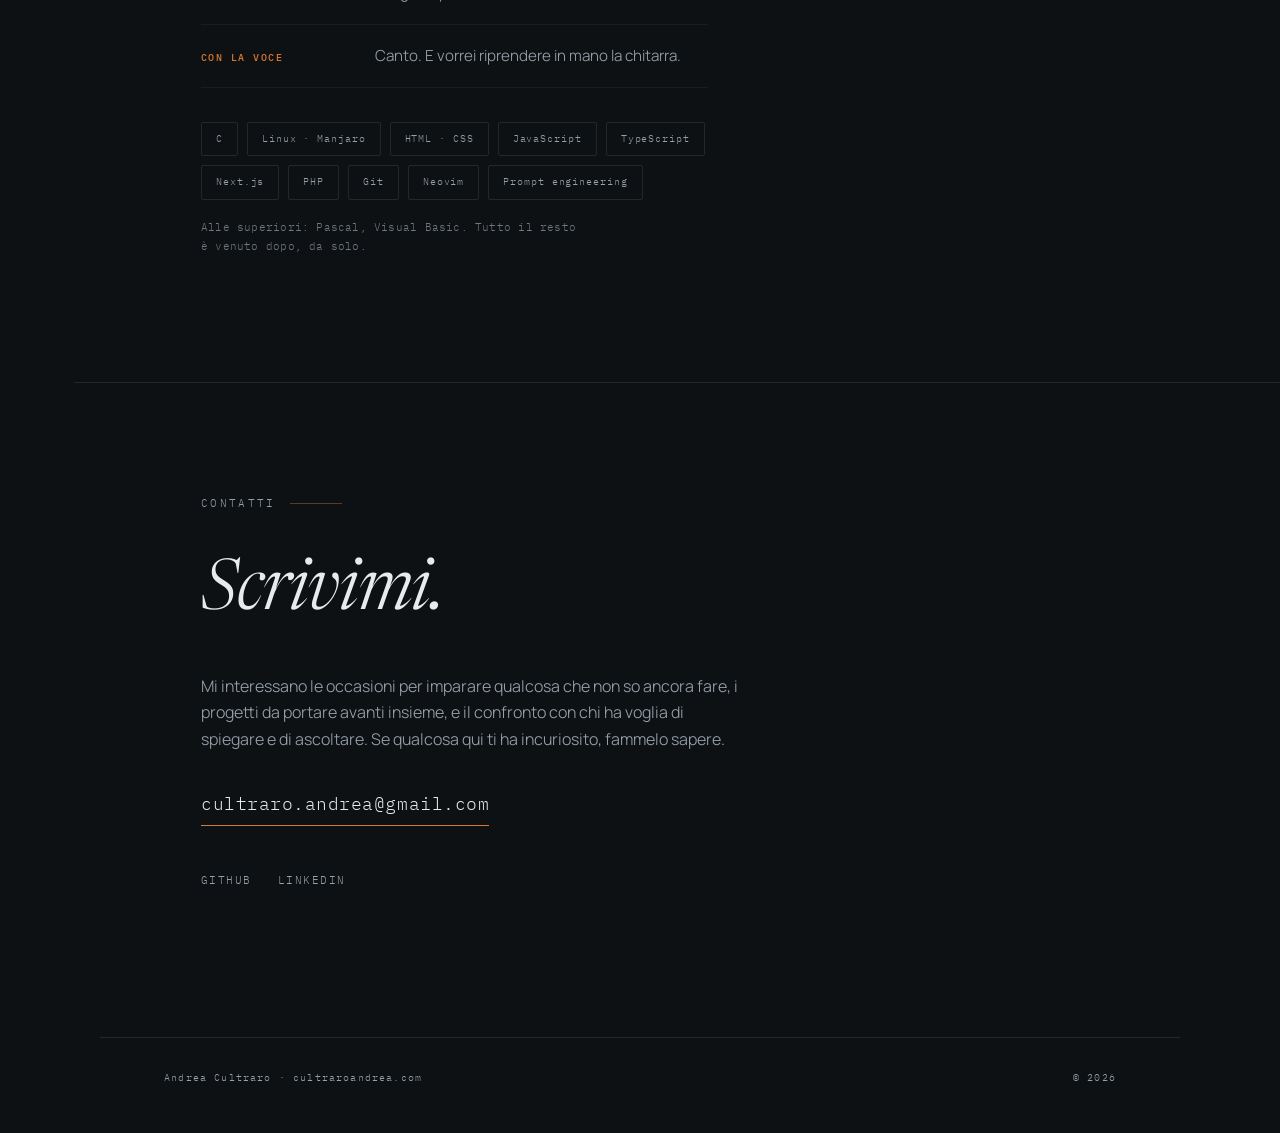
==== commit 854ce0b7: "Update project status and description in index.html" ====
--- a/index.html
+++ b/index.html
@@ -106,16 +106,19 @@
 
       <article class="project reveal">
         <div class="meta">
-          <span class="row"><b>Stato</b><span class="status active"><span class="blk"></span>Fase concettuale</span></span>
-          <span class="row"><b>Ambito</b>Kernel, driver, GUI di basso livello</span>
-          <span class="row"><b>A che punto sono</b>Studio e lettura di codice altrui. Nessuna riga scritta: prima voglio capire come si parla a una macchina senza intermediari.</span>
-        </div>
-        <div>
-          <h3>Un sistema operativo</h3>
-          <p class="sub">Progetto di studio a lungo termine</p>
-          <p>L'idea è costruire da zero un sistema a finestre ispirato a quelli di fine anni Novanta. Non per nostalgia: perché è l'unico modo che conosco per capire davvero cosa succede sotto: come si comunica con l'hardware, come si gestisce la memoria, come si disegna un'interfaccia quando non c'è nessuna libreria a farlo per te.</p>
+          <span class="row"><b>Stato</b><span class="status active"><span class="blk"></span>In sviluppo</span></span>
+          <span class="row"><b>Linguaggio</b>C17 freestanding, Assembly x86 (NASM), target i686-elf</span>
+          <span class="row"><b>A che punto sono</b>Il kernel si avvia in QEMU: GDT minima, stack, diagnostica su terminale VGA e su porta seriale. Tabella delle interruzioni e primo gestore di eccezione scritti, ancora da collegare all'inizializzazione.</span>
+        </div>
+        <div>
+          <h3>construction-os</h3>
+          <p class="sub">Sistema operativo x86 a 32 bit, scritto da zero</p>
+          <p>Costruirne uno da zero è il modo più diretto che ho trovato per capire cosa succede sotto il codice che scrivo di solito: come si comunica con l'hardware, come si gestisce la memoria, come si disegna un'interfaccia quando non c'è nessuna libreria a farlo per te. Non punto a sostituire niente. Punto ad arrivare in fondo un sottosistema alla volta, scrivendo di ogni pezzo la versione più piccola che funziona prima di estenderla.</p>
+          <p>Oggi GRUB carica un kernel Multiboot che installa una GDT minima, ricarica i segmenti, prepara lo stack e passa il controllo al codice C. Da lì il kernel scrive la diagnostica sia sullo schermo sia sulla porta seriale, così posso leggere cosa succede anche quando il video non è d'aiuto. Il passo su cui sto lavorando adesso è la gestione delle eccezioni della CPU.</p>
+          <p>Il Makefile compila l'ELF con i warning al massimo, verifica che l'header Multiboot sia valido e genera una ISO avviabile in emulatore. Dopo le eccezioni vengono timer e tastiera, poi la memoria; più avanti una shell, un filesystem minimo e — se il percorso regge — un'interfaccia a finestre in stile fine anni Novanta. La roadmap indica la direzione, non una scadenza.</p>
           <p>L'ispirazione diretta è III-Millennium OS di Alberto Sanfelice, un sistema x86 a 32 bit scritto interamente in C e Assembly, senza dipendenze esterne. Studiarlo è impegnativo — è il lavoro di chi sa già dove sta andando — ma è esattamente il tipo di riferimento che serve per capire come si risolvono certi problemi.</p>
           <div class="links">
+            <span class="link muted">Repository privata per ora</span>
             <a class="link" href="https://github.com/511break-AS/Ante-Millennium-OS" target="_blank" rel="noopener">Il progetto che mi ispira ↗</a>
           </div>
         </div>
@@ -213,7 +216,7 @@
       <div class="about reveal">
         <div class="bio">
           <p class="lead">I computer mi affascinano da quando ero bambino. È per questo che ho scelto di diplomarmi Ragioniere Programmatore — informatica a scuola, Pascal, Visual Basic — e poi la vita ha preso un'altra direzione.</p>
-          <p>Alcune circostanze, alcune scelte sbagliate, e mi sono ritrovato a lavorare in logistica. Non è una storia drammatica: è successo, ed è quello che faccio ancora oggi. Ma la strada che avevo studiato per percorrere è rimasta lì, in attesa, e a un certo punto ho smesso di considerarla chiusa.</p>
+          <p>Poi la strada si è divisa. Circostanze, priorità che cambiano, e alla fine un mestiere diverso: la logistica, che mi ha insegnato a organizzare, a far quadrare i conti con i vincoli veri e a lavorare con le persone. Non è una storia drammatica, ed è quello che faccio ancora oggi. Ma la strada che avevo studiato per percorrere è rimasta lì, in attesa, e a un certo punto ho smesso di considerarla chiusa.</p>
           <p>La spinta decisiva è arrivata ascoltando <em>Storie di Developers</em>, il podcast di Simone Torrisi: in particolare le puntate con Salvatore Sanfilippo e Matteo Collina. Due percorsi opposti — chi ha imparato da solo e chi è cresciuto dentro l'industria — che raccontavano la stessa cosa: che la strada non è mai una sola, e che non è detto sia troppo tardi.</p>
           <p>Ho ricominciato sul serio durante la quarantena, studiando HTML, CSS e JavaScript da solo. Da lì è arrivato il primo lavoro vero, poi il linguaggio C — di cui ormai sono innamorato — e la voglia di scendere sempre più vicino alla macchina. Che poi è la stessa curiosità di quando ero bambino, solo con gli strumenti per soddisfarla.</p>
           <p>La cosa che so fare meglio non è scrivere codice: è imparare qualcosa e poi spiegarlo a qualcun altro. Documento tutto quello che faccio, non per disciplina astratta, ma perché scrivere come funziona una cosa è il modo in cui verifico di averla capita — e perché così qualcun altro può riprenderla da dove l'ho lasciata.</p>
--- a/assets/style.css
+++ b/assets/style.css
@@ -0,0 +1,251 @@
+:root{
+    --bg:#0E1114;
+    --surface:#161B21;
+    --line:rgba(232,234,237,.10);
+    --line-soft:rgba(232,234,237,.055);
+    --text:#E8EAED;
+    --muted:#96A0AB;
+    --accent:#D9772E;
+    --accent-dim:rgba(217,119,46,.13);
+    --live:#6E9E7C;
+    --display:'Newsreader',serif;
+    --body:'Manrope',sans-serif;
+    --mono:'IBM Plex Mono',monospace;
+  }
+  *{margin:0;padding:0;box-sizing:border-box}
+  html{scroll-behavior:smooth}
+  body{
+    background:var(--bg);color:var(--text);
+    font-family:var(--body);font-weight:340;line-height:1.68;
+    -webkit-font-smoothing:antialiased;
+  }
+  ::selection{background:var(--accent-dim);color:var(--accent)}
+  a{color:inherit;text-decoration:none}
+  a:focus-visible,button:focus-visible{outline:2px solid var(--accent);outline-offset:3px;border-radius:2px}
+
+  /* ---------- Spina di navigazione ---------- */
+  .spine{
+    position:fixed;left:0;top:0;bottom:0;width:74px;
+    border-right:1px solid var(--line);
+    display:flex;flex-direction:column;align-items:center;
+    justify-content:space-between;padding:28px 0;z-index:20;background:var(--bg);
+  }
+  .spine .brand{
+    color:var(--accent);display:flex;flex-direction:column;align-items:center;gap:16px;
+    opacity:.92;transition:opacity .25s;
+  }
+  .spine .brand:hover{opacity:1}
+  .spine .wordmark{
+    font-family:var(--mono);font-size:.62rem;letter-spacing:.2em;
+    text-transform:uppercase;color:var(--text);
+    writing-mode:vertical-rl;transform:rotate(180deg);white-space:nowrap;
+  }
+  .spine nav{display:flex;flex-direction:column;gap:28px}
+  .spine nav a{
+    font-family:var(--mono);font-size:.61rem;letter-spacing:.19em;
+    text-transform:uppercase;color:var(--muted);
+    writing-mode:vertical-rl;transform:rotate(180deg);transition:color .25s;
+  }
+  .spine nav a:hover,.spine nav a.active{color:var(--accent)}
+  .spine .place{
+    font-family:var(--mono);font-size:.58rem;color:var(--muted);
+    writing-mode:vertical-rl;transform:rotate(180deg);letter-spacing:.2em;opacity:.7;
+  }
+
+  main{margin-left:74px;max-width:1600px}
+  .wrap{max-width:1080px;margin:0 auto;padding:0 clamp(24px,5vw,68px)}
+
+  .eyebrow{
+    font-family:var(--mono);font-size:.66rem;letter-spacing:.22em;
+    text-transform:uppercase;color:var(--accent);
+    display:flex;align-items:center;gap:14px;
+  }
+  .eyebrow::after{content:'';height:1px;width:52px;background:var(--accent);opacity:.4}
+
+  /* ---------- Hero ---------- */
+  .hero{min-height:90vh;display:flex;align-items:center;border-bottom:1px solid var(--line)}
+  .hero-inner{padding:130px 0 90px}
+  .hero h1{
+    font-family:var(--display);
+    font-size:clamp(2.6rem,7.4vw,5.4rem);
+    font-weight:340;line-height:1.06;letter-spacing:-.02em;
+    margin:28px 0 32px;max-width:16em;
+  }
+  .hero h1 em{font-style:italic;color:var(--accent)}
+  .hero .lede{max-width:33em;color:var(--muted);font-size:1.07rem}
+  .hero .lede-en{
+    max-width:33em;margin-top:18px;color:var(--muted);opacity:.62;
+    font-family:var(--mono);font-size:.72rem;letter-spacing:.02em;line-height:1.75;
+  }
+  .hero .actions{margin-top:46px;display:flex;gap:26px;align-items:center;flex-wrap:wrap}
+  .btn{
+    display:inline-flex;align-items:center;gap:10px;
+    font-family:var(--mono);font-size:.7rem;letter-spacing:.16em;text-transform:uppercase;
+    color:var(--text);border:1px solid var(--line);padding:14px 24px;border-radius:2px;
+    transition:border-color .25s,background .25s;
+  }
+  .btn:hover{border-color:var(--accent);background:var(--accent-dim)}
+  .btn.ghost{border:none;padding:14px 0;color:var(--muted)}
+  .btn.ghost:hover{color:var(--accent);background:none}
+
+  section{padding:112px 0;border-bottom:1px solid var(--line)}
+  .section-head{margin-bottom:20px}
+  .section-head h2{
+    font-family:var(--display);font-weight:340;
+    font-size:clamp(1.9rem,4vw,2.7rem);letter-spacing:-.015em;margin-top:18px;
+  }
+  .section-intro{color:var(--muted);max-width:40em;margin-bottom:56px}
+
+  /* ---------- Progetti ---------- */
+  .project{
+    display:grid;grid-template-columns:minmax(190px,1fr) 2.4fr;gap:36px;
+    padding:40px 0;border-top:1px solid var(--line);
+    position:relative;transition:padding-left .35s ease;
+  }
+  .project:last-of-type{border-bottom:1px solid var(--line)}
+  .project::before{
+    content:'';position:absolute;left:0;top:-1px;height:1px;width:0;
+    background:var(--accent);transition:width .5s ease;
+  }
+  .project:hover::before{width:100%}
+  .project:hover{padding-left:14px}
+  .project h3{
+    font-family:var(--display);font-weight:420;font-size:1.5rem;
+    letter-spacing:-.012em;margin-bottom:6px;
+  }
+  .project .sub{
+    font-family:var(--mono);font-size:.65rem;color:var(--muted);
+    letter-spacing:.11em;text-transform:uppercase;margin-bottom:18px;
+  }
+  .project .meta{
+    font-family:var(--mono);font-size:.65rem;color:var(--muted);
+    letter-spacing:.09em;display:flex;flex-direction:column;gap:14px;padding-top:6px;
+  }
+  .meta .row b{
+    display:block;color:var(--accent);font-weight:500;
+    text-transform:uppercase;letter-spacing:.14em;font-size:.6rem;margin-bottom:3px;
+  }
+  .project p{color:var(--muted);max-width:40em;margin-bottom:.9em}
+  .project p a.inline{
+    color:var(--text);border-bottom:1px solid var(--accent);
+    padding-bottom:1px;transition:color .25s;
+  }
+  .project p a.inline:hover{color:var(--accent)}
+  .project p:last-of-type{margin-bottom:0}
+  .project .links{margin-top:20px;display:flex;gap:22px;flex-wrap:wrap}
+  .project .link{
+    font-family:var(--mono);font-size:.66rem;letter-spacing:.14em;text-transform:uppercase;
+    color:var(--text);display:inline-flex;gap:8px;align-items:center;
+    border-bottom:1px solid var(--line);padding-bottom:4px;transition:border-color .25s,color .25s;
+  }
+  .project .link:hover{color:var(--accent);border-color:var(--accent)}
+  .project .link.muted{color:var(--muted);border-bottom-color:transparent;cursor:default}
+  .project .link.muted:hover{color:var(--muted)}
+
+  /* Indicatore di stato: cursore da terminale */
+  .status{display:inline-flex;align-items:center;gap:9px;font-family:var(--mono);
+    font-size:.6rem;letter-spacing:.14em;text-transform:uppercase}
+  .status .blk{width:7px;height:13px;background:var(--live);display:inline-block}
+  .status.active .blk{animation:blink 1.5s steps(1) infinite}
+  .status.paused .blk{background:var(--muted);opacity:.5}
+  .status.done .blk{background:var(--accent)}
+  @keyframes blink{0%,49%{opacity:1}50%,100%{opacity:.15}}
+
+  /* ---------- Chi sono ---------- */
+  .about{display:grid;grid-template-columns:1.15fr .85fr;gap:70px;align-items:start}
+  .about .bio p{color:var(--muted);margin-bottom:1.25em;max-width:36em}
+  .about .bio p.lead{color:var(--text);font-size:1.13rem}
+  .about .bio em{font-style:italic;color:var(--text);opacity:.92}
+  .portrait{
+    background:var(--surface);border:1px solid var(--line);
+    padding:26px 20px 20px;display:flex;flex-direction:column;
+    align-items:center;gap:20px;position:sticky;top:40px;
+  }
+  .portrait svg{width:100%;max-width:250px;height:auto;display:block}
+  .portrait figcaption{
+    font-family:var(--mono);font-size:.6rem;color:var(--muted);
+    letter-spacing:.15em;text-transform:uppercase;text-align:center;
+  }
+  .portrait .cursor{animation:blink 1.5s steps(1) infinite}
+  .facets{margin-top:8px;border-top:1px solid var(--line-soft)}
+  .facet{
+    display:grid;grid-template-columns:150px 1fr;gap:24px;
+    padding:18px 0;border-bottom:1px solid var(--line-soft);align-items:baseline;
+  }
+  .facet b{
+    font-family:var(--mono);font-size:.62rem;color:var(--accent);
+    letter-spacing:.15em;text-transform:uppercase;font-weight:500;
+  }
+  .facet span{color:var(--muted);font-size:.95rem}
+  .skills{margin-top:34px;display:flex;flex-wrap:wrap;gap:9px}
+  .skills-note{
+    margin-top:18px;font-family:var(--mono);font-size:.66rem;
+    color:var(--muted);opacity:.72;letter-spacing:.02em;line-height:1.8;
+  }
+  .skills span{
+    font-family:var(--mono);font-size:.63rem;letter-spacing:.09em;
+    border:1px solid var(--line);padding:8px 14px;border-radius:2px;color:var(--muted);
+  }
+
+  /* ---------- Contatti ---------- */
+  .contact{border-bottom:none}
+  .contact h2{
+    font-family:var(--display);font-weight:340;font-style:italic;
+    font-size:clamp(2.4rem,6.4vw,4.4rem);letter-spacing:-.02em;margin:22px 0 20px;
+  }
+  .contact p{color:var(--muted);max-width:34em}
+  .contact .email{
+    display:inline-block;margin-top:36px;
+    font-family:var(--mono);font-size:clamp(.88rem,2.3vw,1.1rem);letter-spacing:.03em;
+    color:var(--text);border-bottom:1px solid var(--accent);padding-bottom:6px;transition:color .25s;
+  }
+  .contact .email:hover{color:var(--accent)}
+  .socials{margin-top:46px;display:flex;gap:26px;flex-wrap:wrap}
+  .socials a{
+    font-family:var(--mono);font-size:.66rem;letter-spacing:.14em;
+    text-transform:uppercase;color:var(--muted);transition:color .25s;
+  }
+  .socials a:hover{color:var(--accent)}
+
+  footer{padding:36px 0 46px}
+  footer .wrap{
+    display:flex;justify-content:space-between;gap:16px;flex-wrap:wrap;
+    font-family:var(--mono);font-size:.61rem;color:var(--muted);letter-spacing:.12em;
+    border-top:1px solid var(--line);padding-top:32px;
+  }
+
+  .reveal{opacity:0;transform:translateY(16px);transition:opacity .7s ease,transform .7s ease}
+  .reveal.in{opacity:1;transform:none}
+  @media (prefers-reduced-motion:reduce){
+    .reveal{opacity:1;transform:none;transition:none}
+    .status.active .blk{animation:none}
+    .portrait .cursor{animation:none}
+    html{scroll-behavior:auto}
+  }
+
+  @media (max-width:820px){
+    .spine{
+      position:fixed;top:0;left:0;right:0;bottom:auto;width:auto;height:54px;
+      flex-direction:row;padding:0 18px;border-right:none;border-bottom:1px solid var(--line);
+    }
+    .spine nav{flex-direction:row;gap:16px}
+    .spine .brand{flex-direction:row;gap:10px}
+    .spine nav a,.spine .place,.spine .wordmark{writing-mode:horizontal-tb;transform:none}
+    .spine .wordmark{font-size:.58rem;letter-spacing:.14em}
+    .spine .place{display:none}
+    main{margin-left:0;padding-top:54px}
+    .hero{min-height:auto}
+    .hero-inner{padding:80px 0 64px}
+    section{padding:80px 0}
+    .project{grid-template-columns:1fr;gap:16px}
+    .project .meta{flex-direction:row;flex-wrap:wrap;gap:22px}
+    .about{grid-template-columns:1fr;gap:44px}
+    .portrait{position:static}
+    .facet{grid-template-columns:1fr;gap:4px}
+  }
+
+  @media (max-width:560px){
+    .spine .wordmark{display:none}
+    .spine nav{gap:14px}
+    .spine nav a{font-size:.58rem;letter-spacing:.12em}
+  }
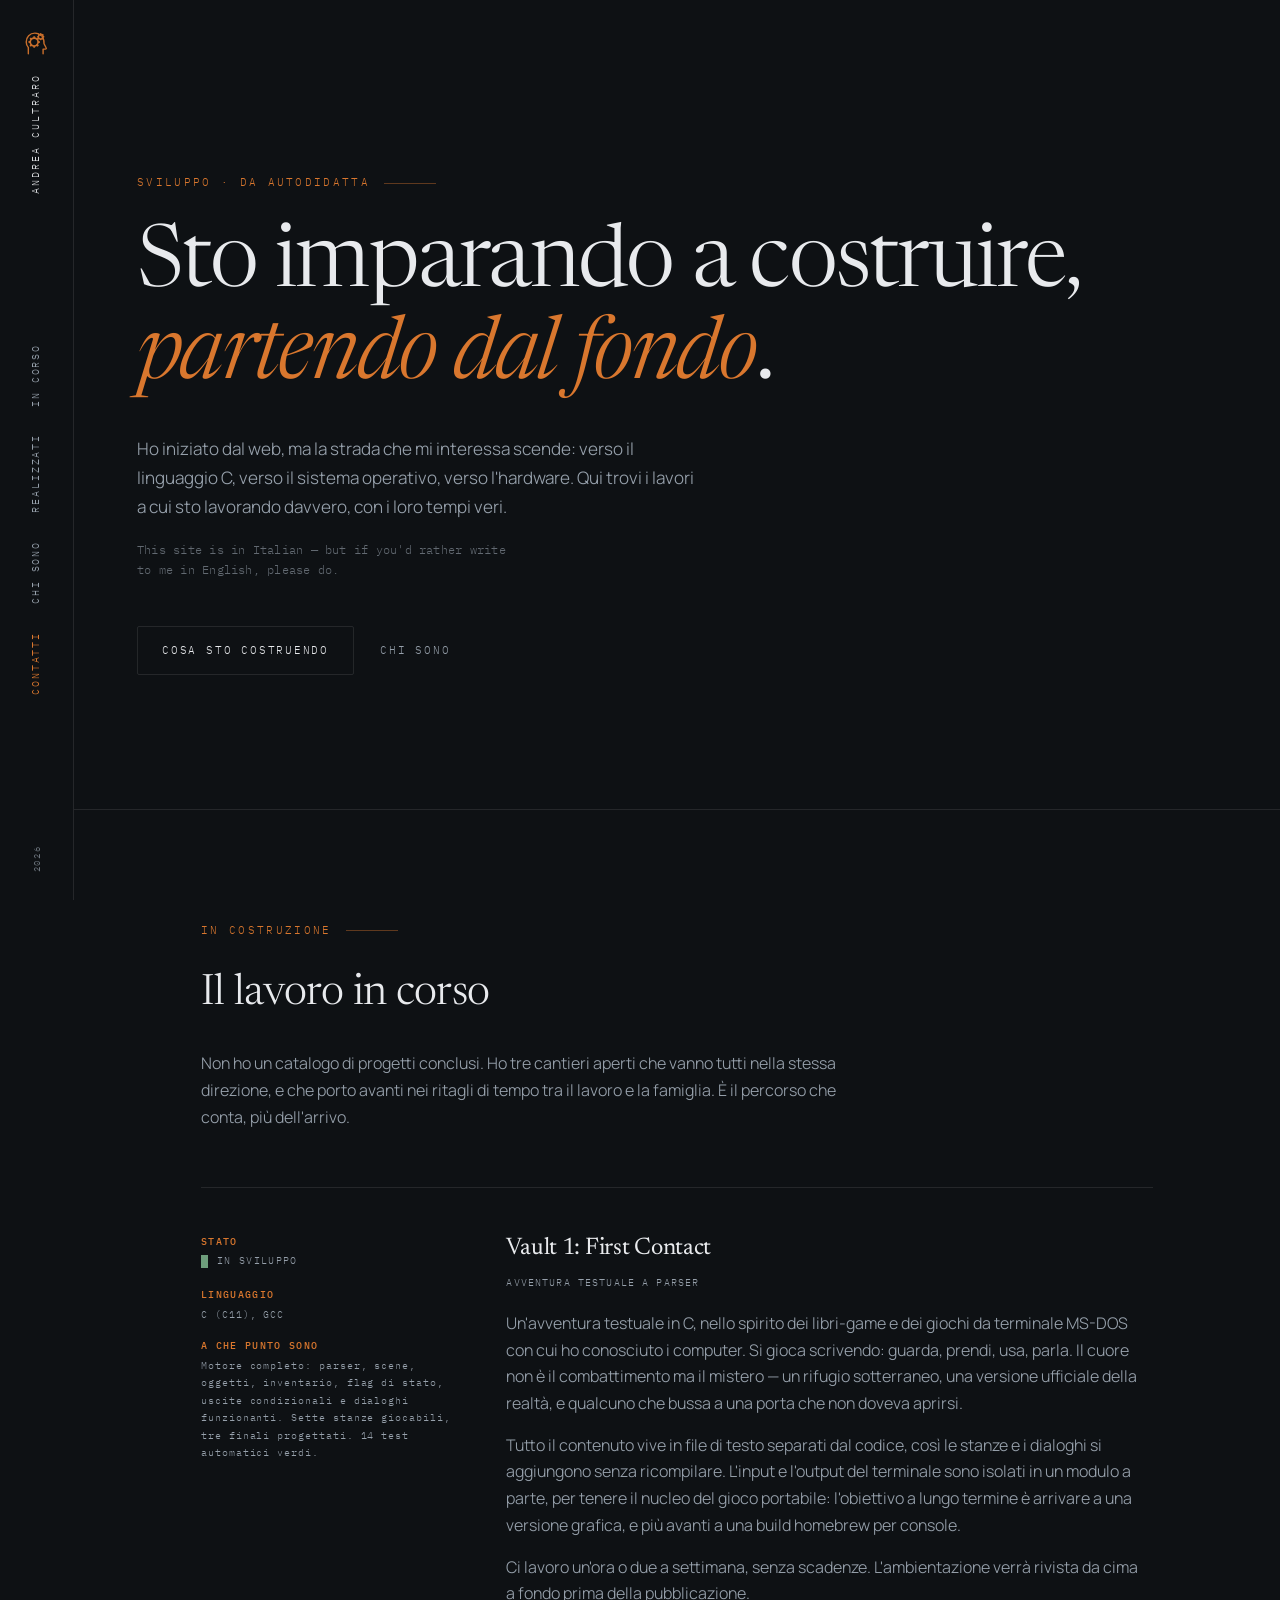
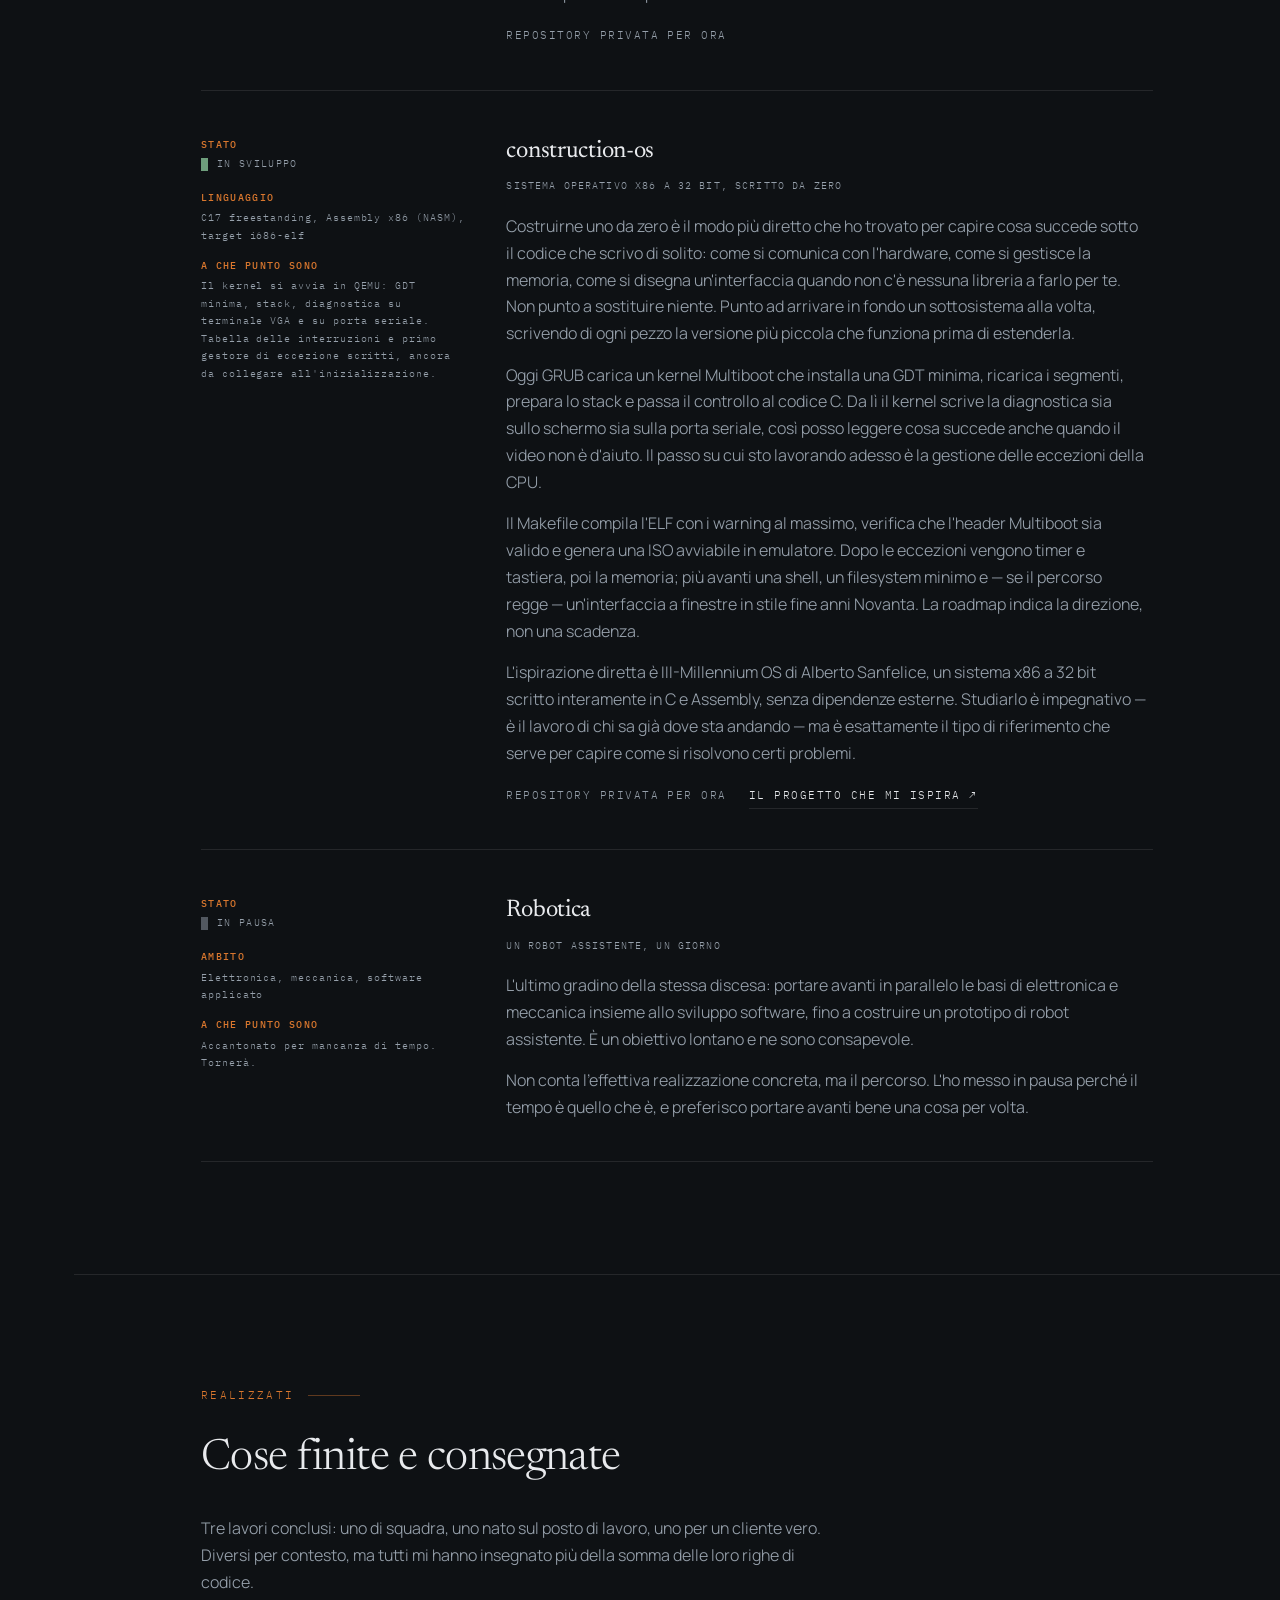
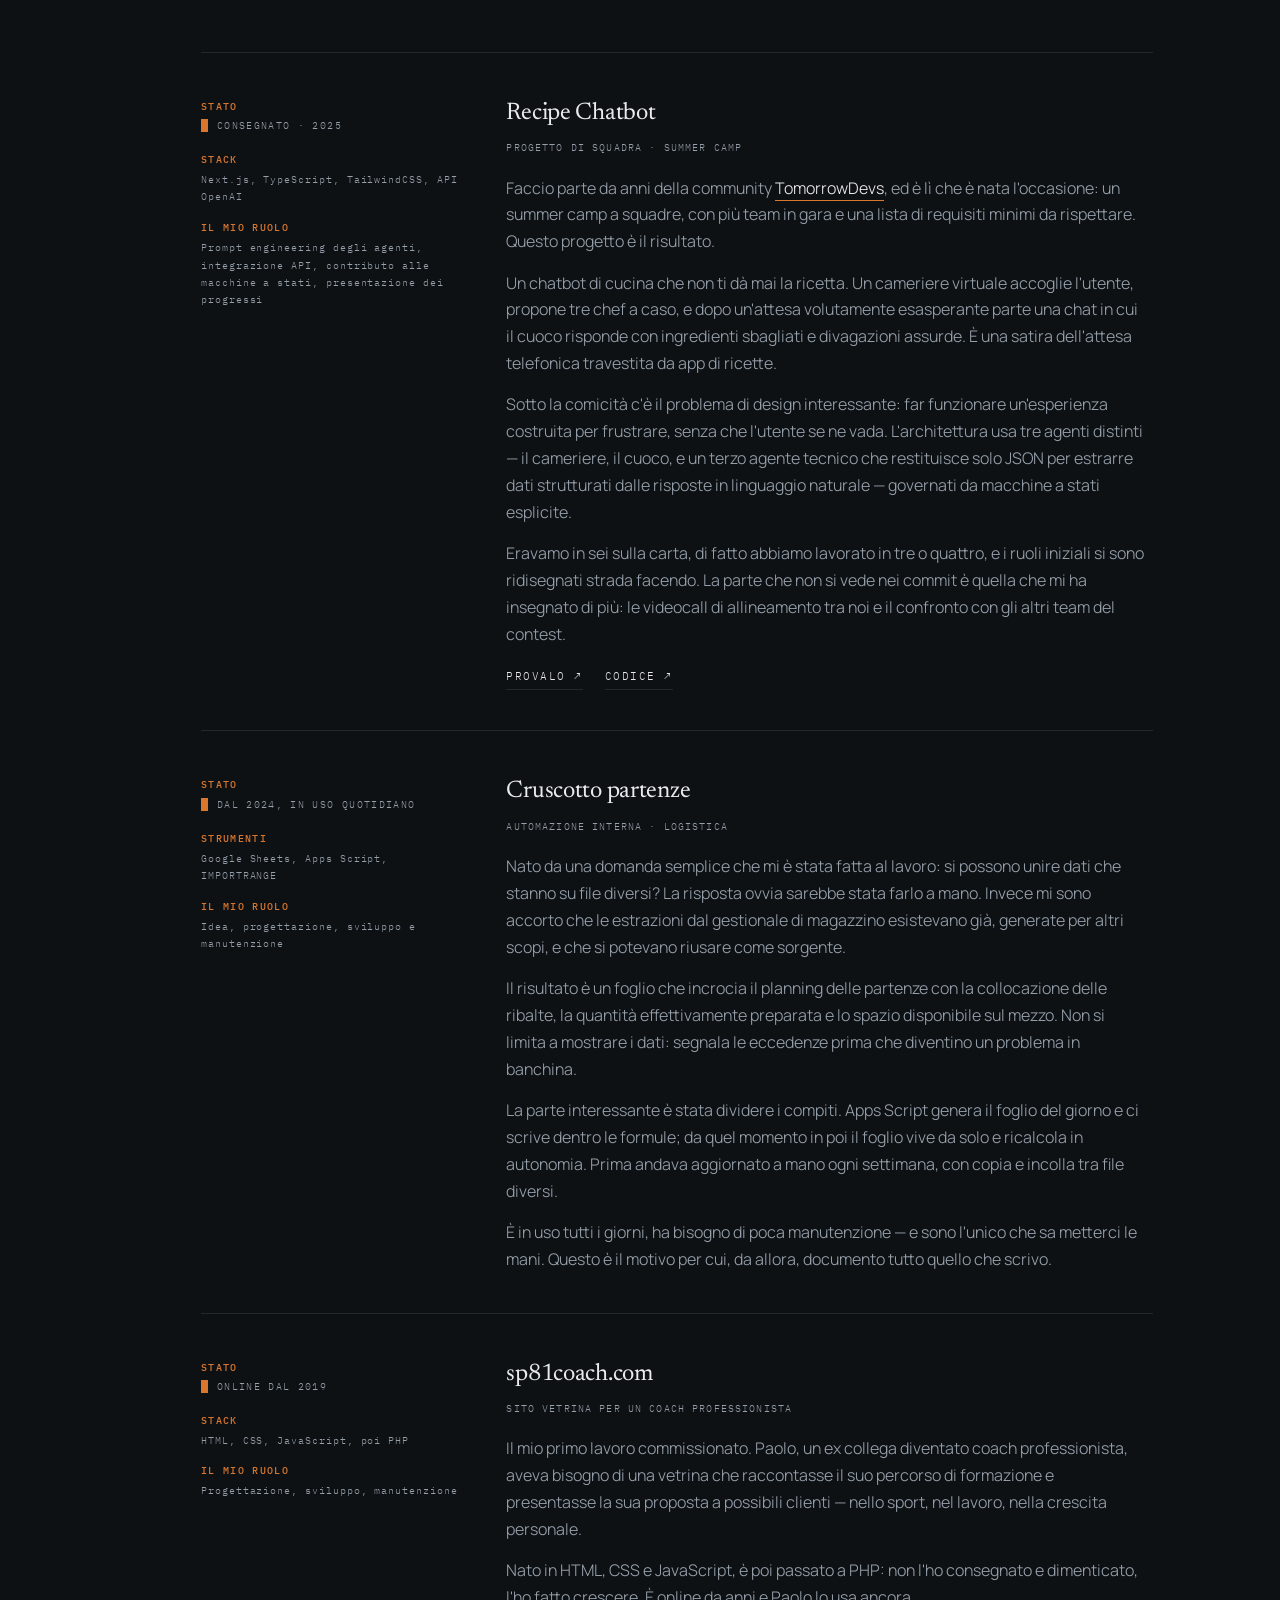
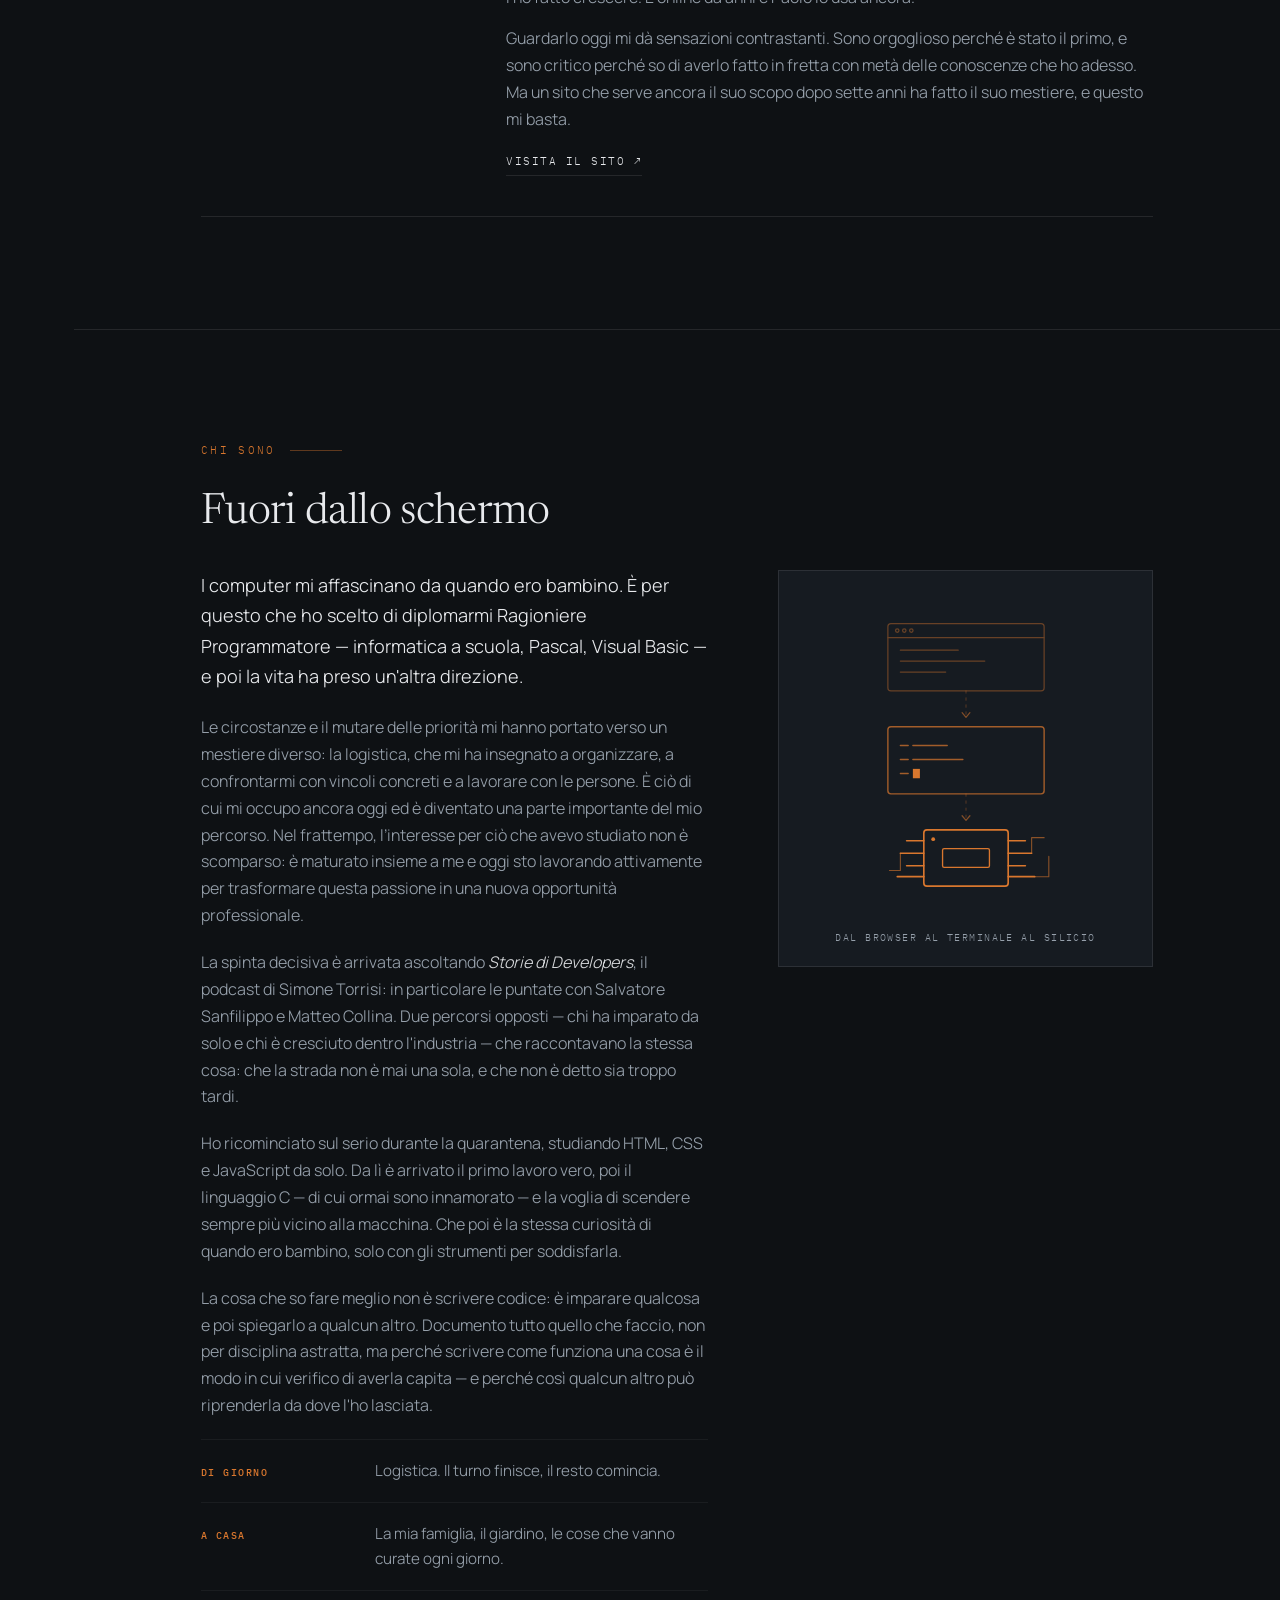
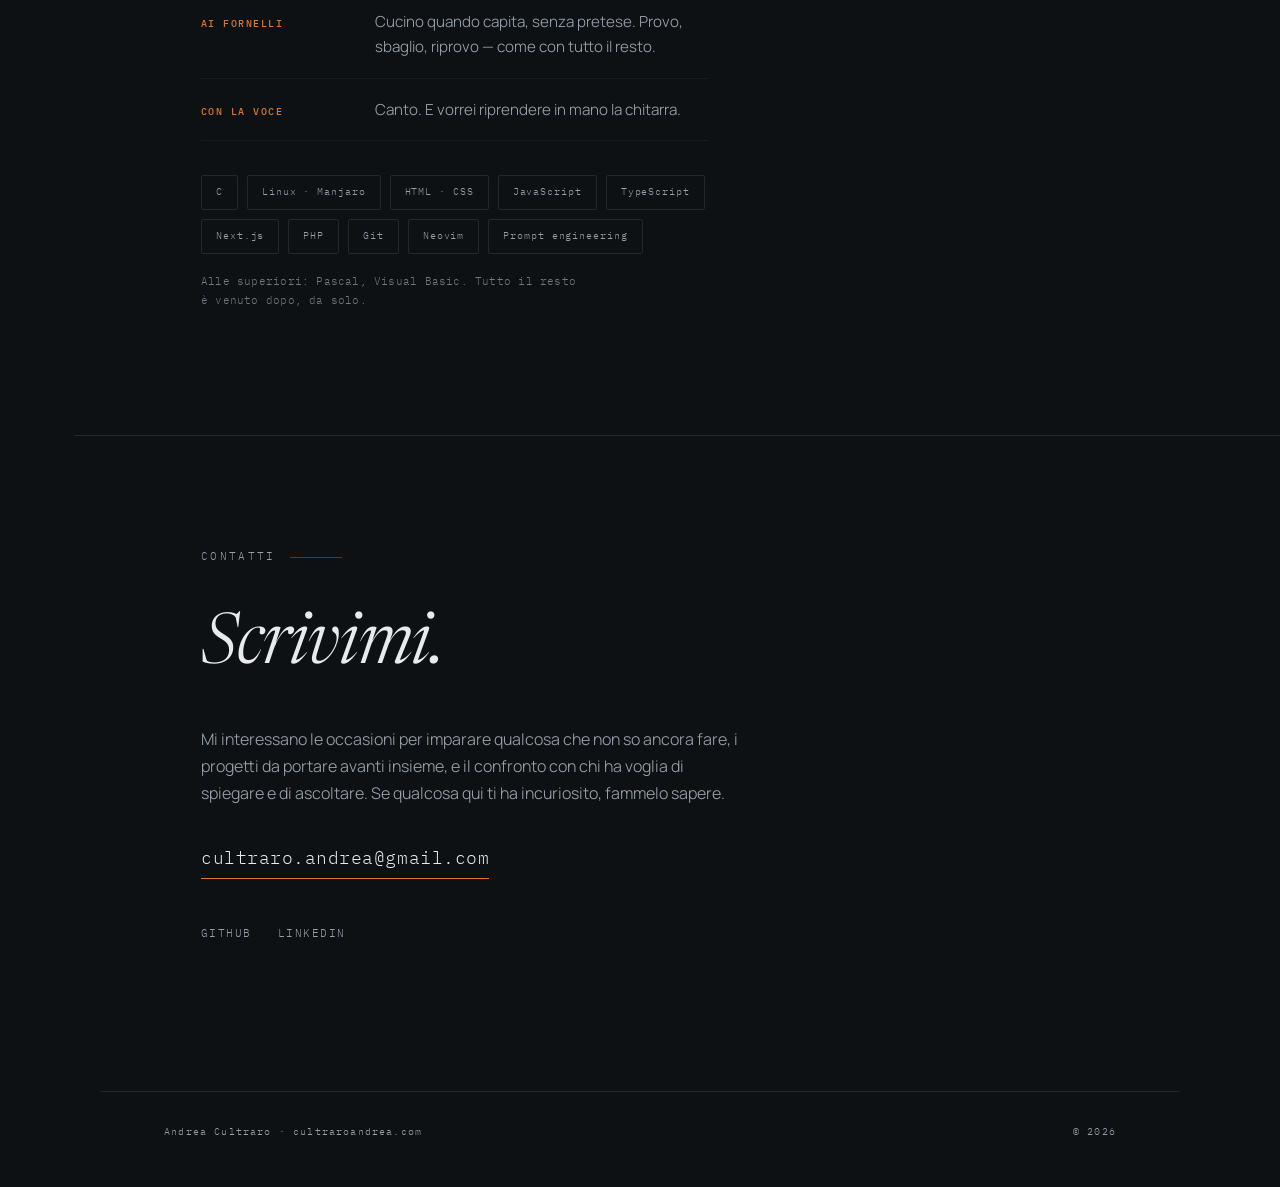
==== commit 7728824f: "Revise bio paragraph for clarity and detail Updated the paragraph describing career changes and inte" ====
--- a/index.html
+++ b/index.html
@@ -216,7 +216,7 @@
       <div class="about reveal">
         <div class="bio">
           <p class="lead">I computer mi affascinano da quando ero bambino. È per questo che ho scelto di diplomarmi Ragioniere Programmatore — informatica a scuola, Pascal, Visual Basic — e poi la vita ha preso un'altra direzione.</p>
-          <p>Poi la strada si è divisa. Circostanze, priorità che cambiano, e alla fine un mestiere diverso: la logistica, che mi ha insegnato a organizzare, a far quadrare i conti con i vincoli veri e a lavorare con le persone. Non è una storia drammatica, ed è quello che faccio ancora oggi. Ma la strada che avevo studiato per percorrere è rimasta lì, in attesa, e a un certo punto ho smesso di considerarla chiusa.</p>
+          <p>Le circostanze e il mutare delle priorità mi hanno portato verso un mestiere diverso: la logistica, che mi ha insegnato a organizzare, a confrontarmi con vincoli concreti e a lavorare con le persone. È ciò di cui mi occupo ancora oggi ed è diventato una parte importante del mio percorso. Nel frattempo, l’interesse per ciò che avevo studiato non è scomparso: è maturato insieme a me e oggi sto lavorando attivamente per trasformare questa passione in una nuova opportunità professionale.</p>
           <p>La spinta decisiva è arrivata ascoltando <em>Storie di Developers</em>, il podcast di Simone Torrisi: in particolare le puntate con Salvatore Sanfilippo e Matteo Collina. Due percorsi opposti — chi ha imparato da solo e chi è cresciuto dentro l'industria — che raccontavano la stessa cosa: che la strada non è mai una sola, e che non è detto sia troppo tardi.</p>
           <p>Ho ricominciato sul serio durante la quarantena, studiando HTML, CSS e JavaScript da solo. Da lì è arrivato il primo lavoro vero, poi il linguaggio C — di cui ormai sono innamorato — e la voglia di scendere sempre più vicino alla macchina. Che poi è la stessa curiosità di quando ero bambino, solo con gli strumenti per soddisfarla.</p>
           <p>La cosa che so fare meglio non è scrivere codice: è imparare qualcosa e poi spiegarlo a qualcun altro. Documento tutto quello che faccio, non per disciplina astratta, ma perché scrivere come funziona una cosa è il modo in cui verifico di averla capita — e perché così qualcun altro può riprenderla da dove l'ho lasciata.</p>
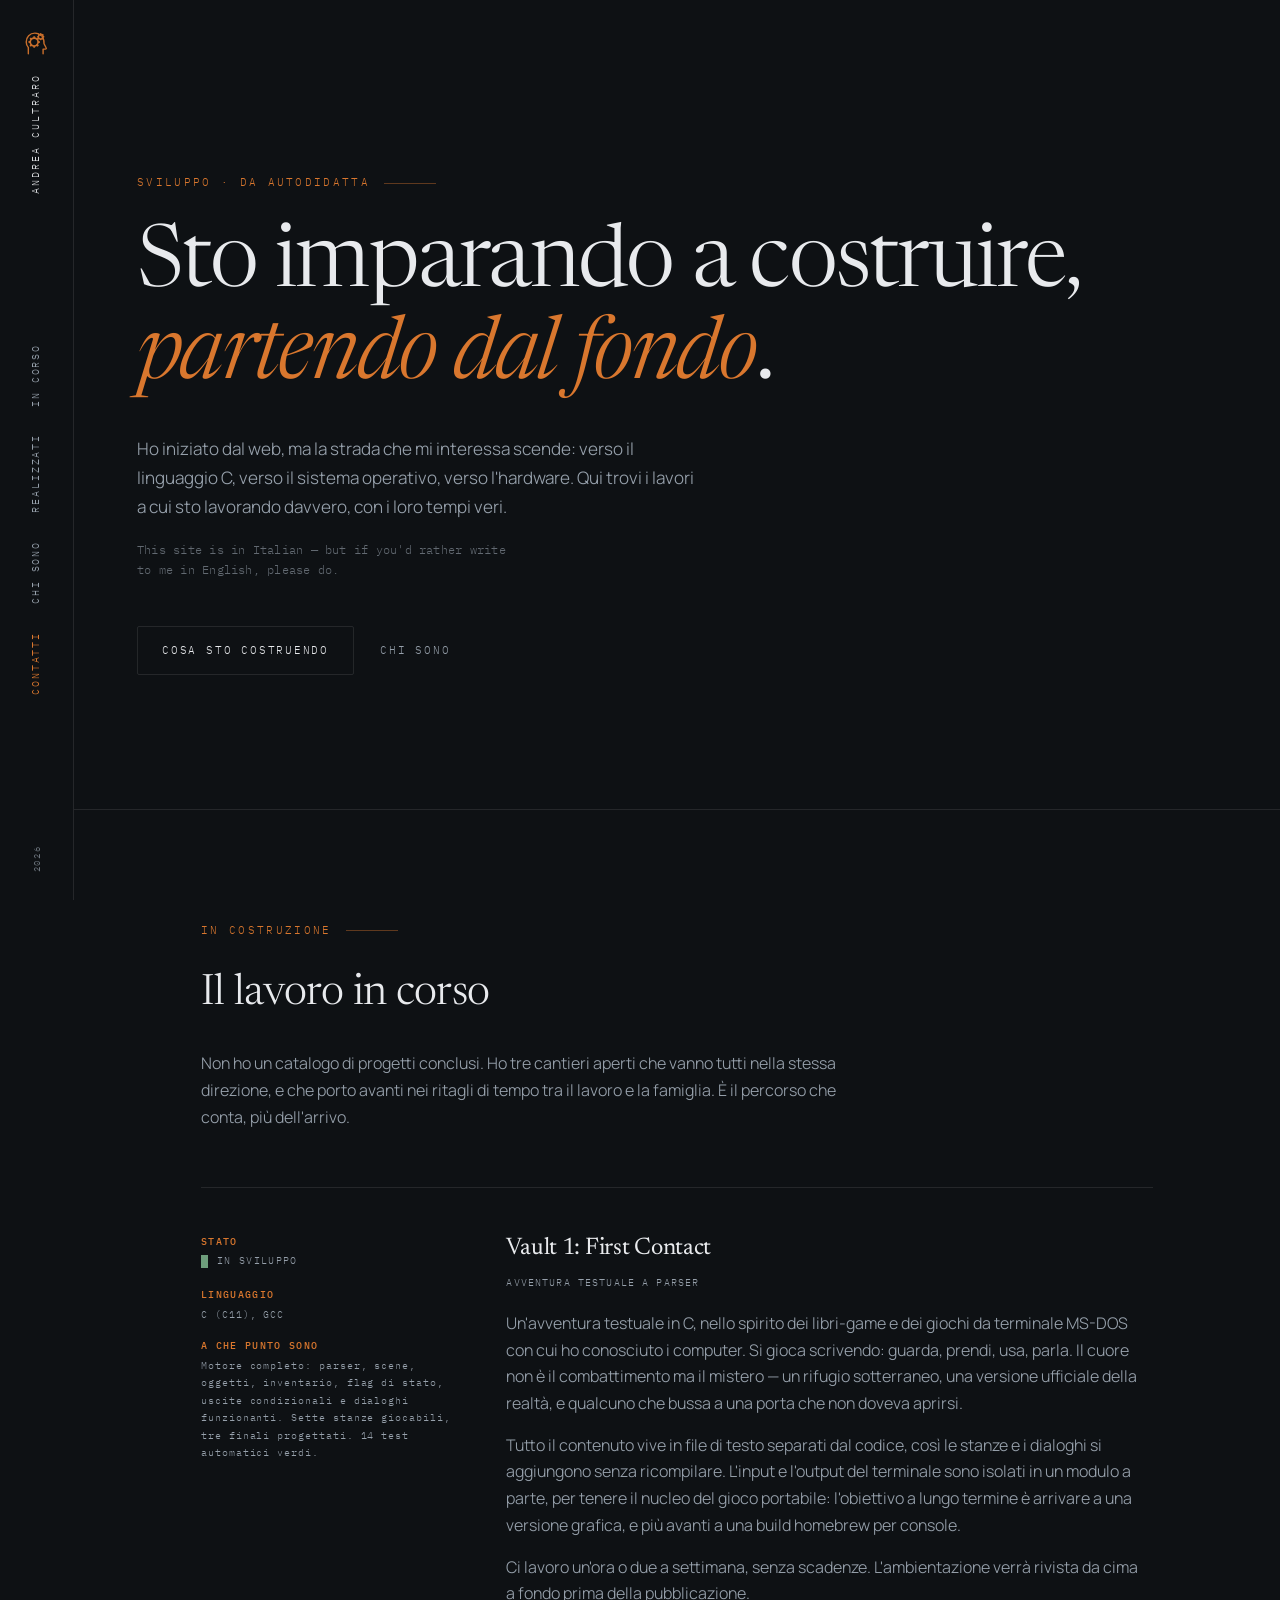
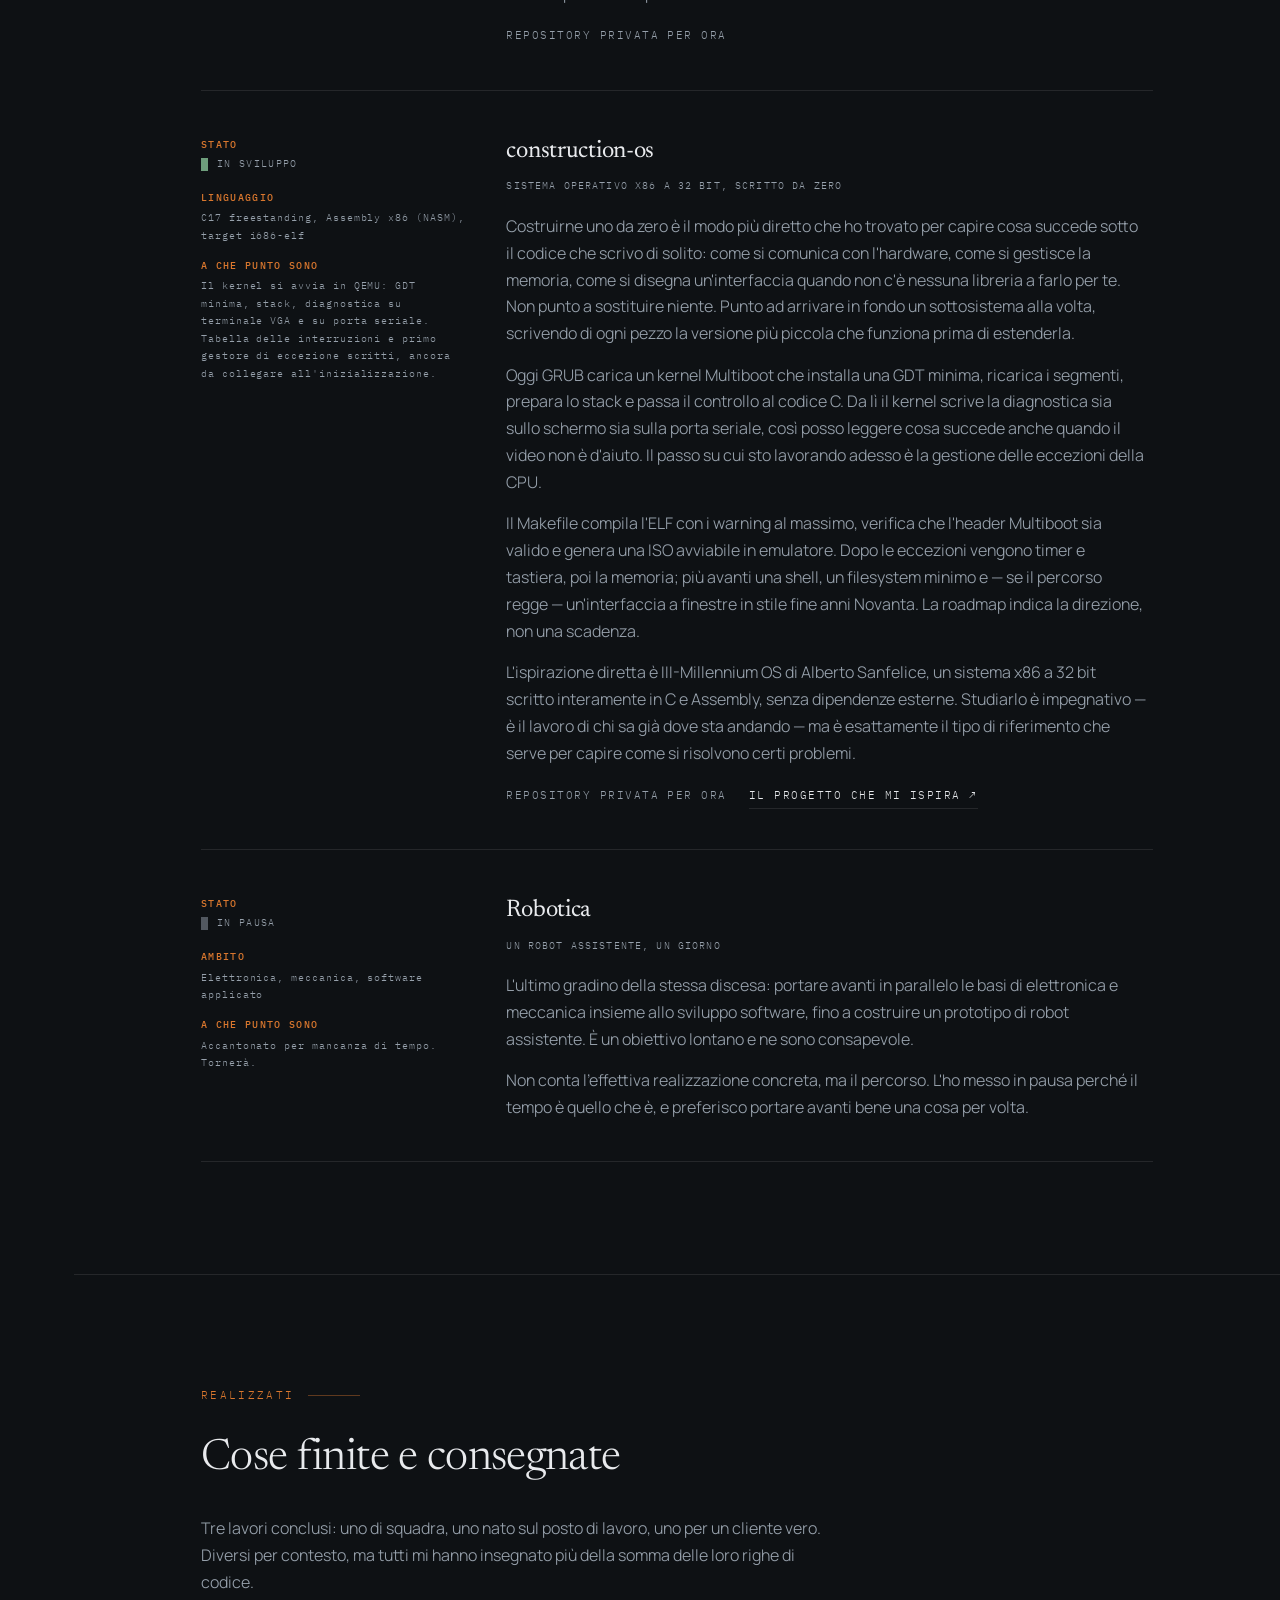
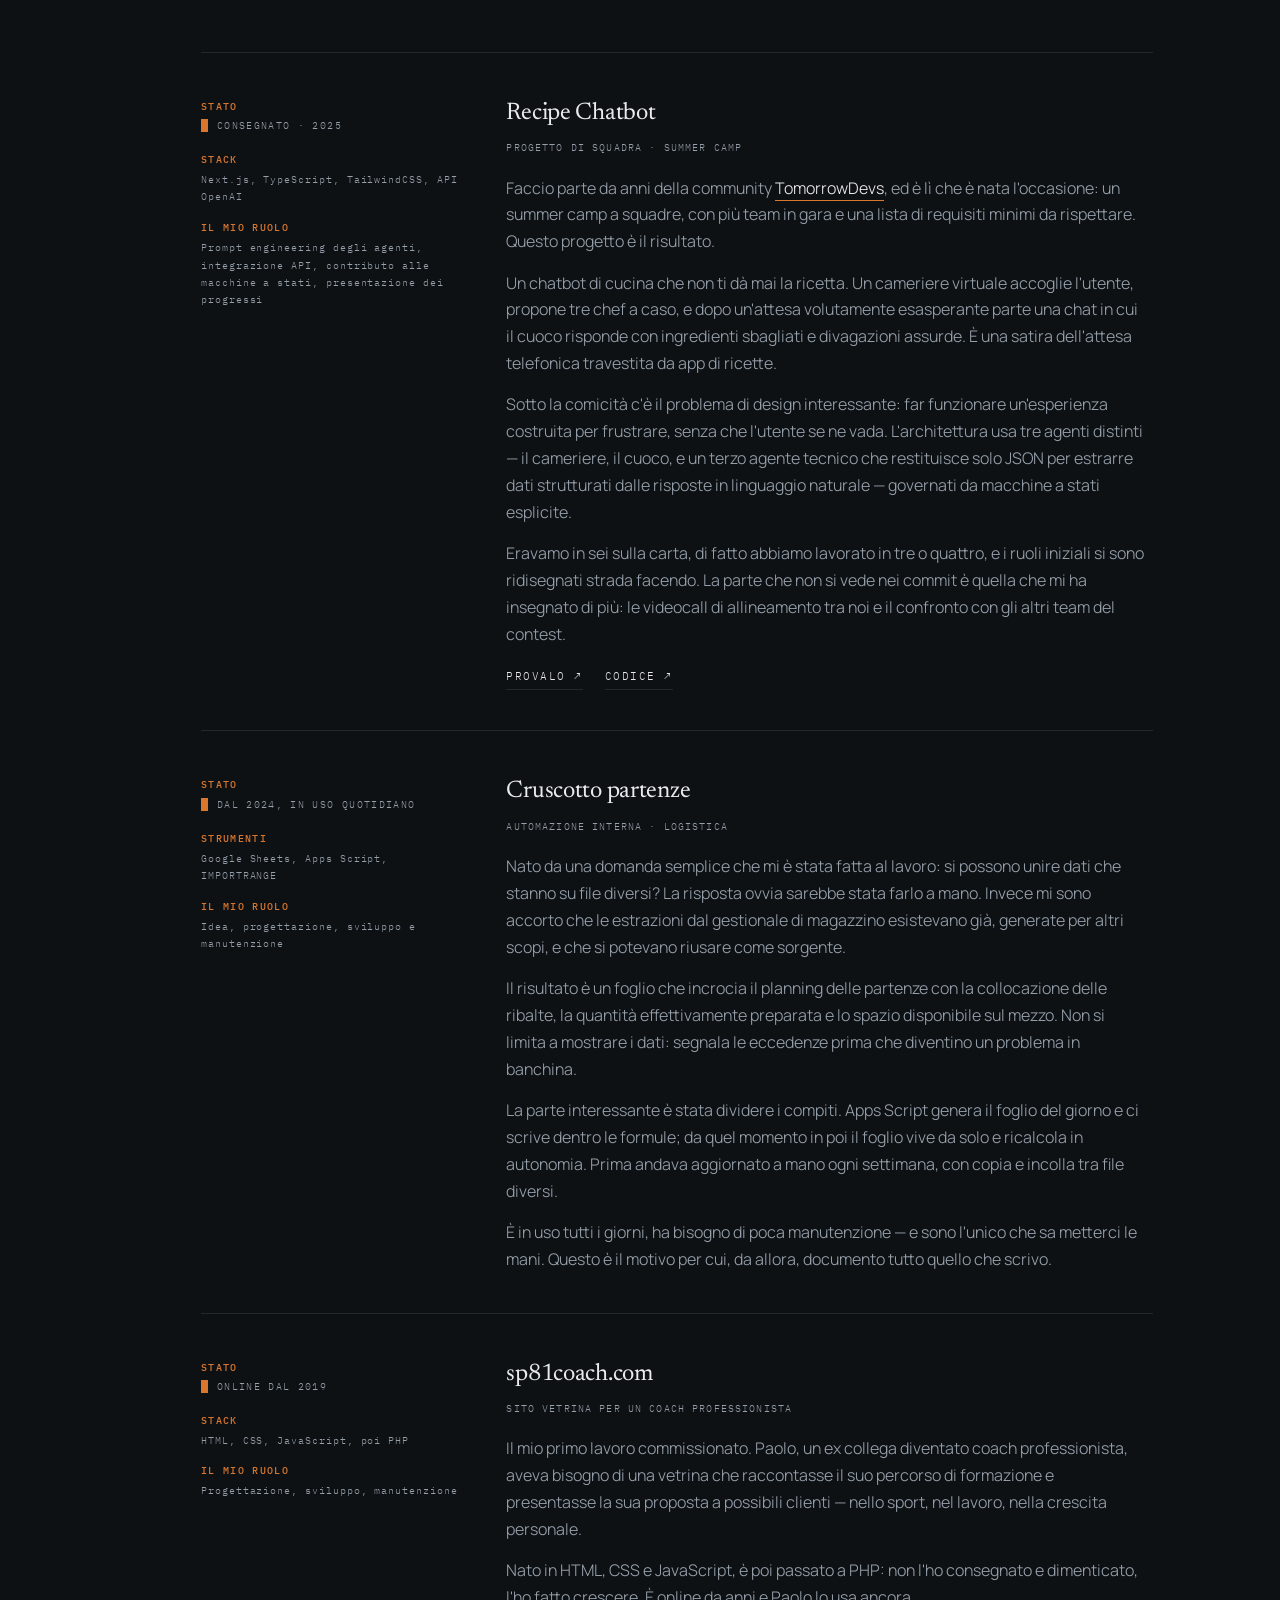
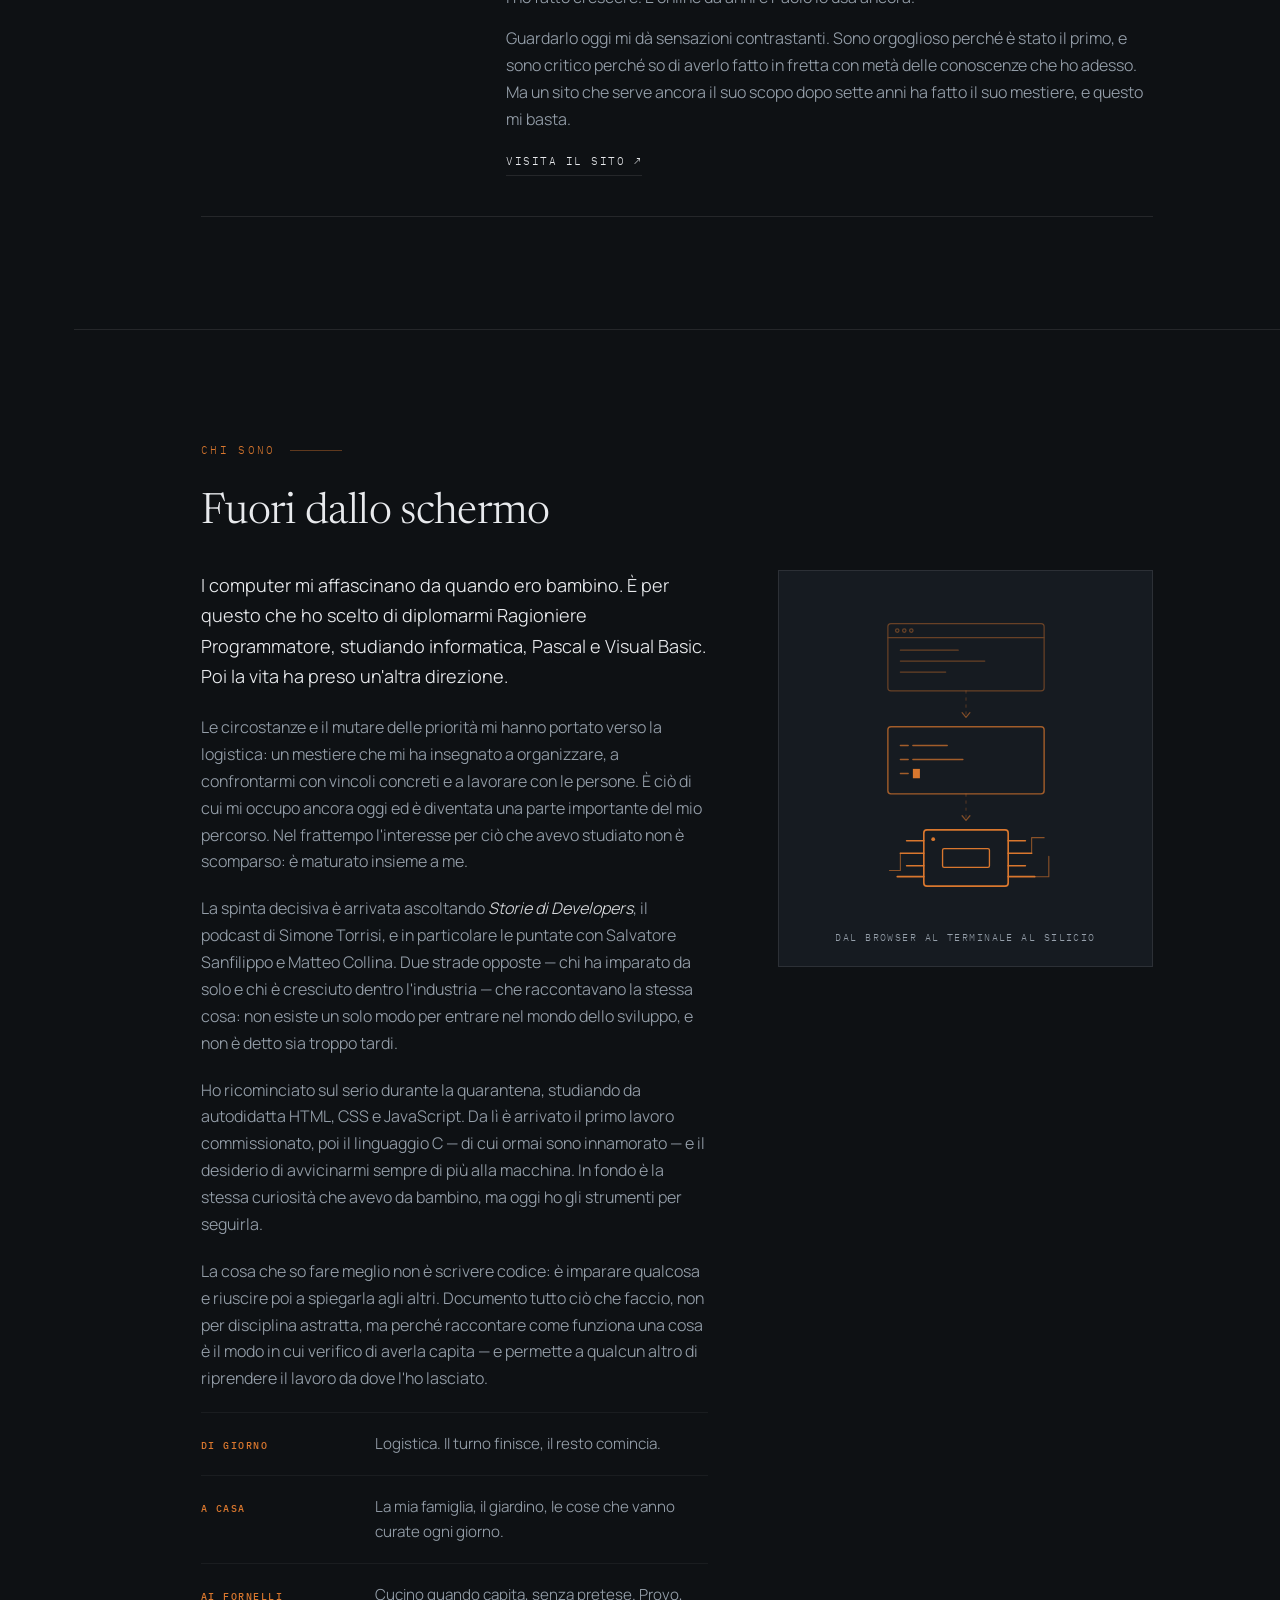
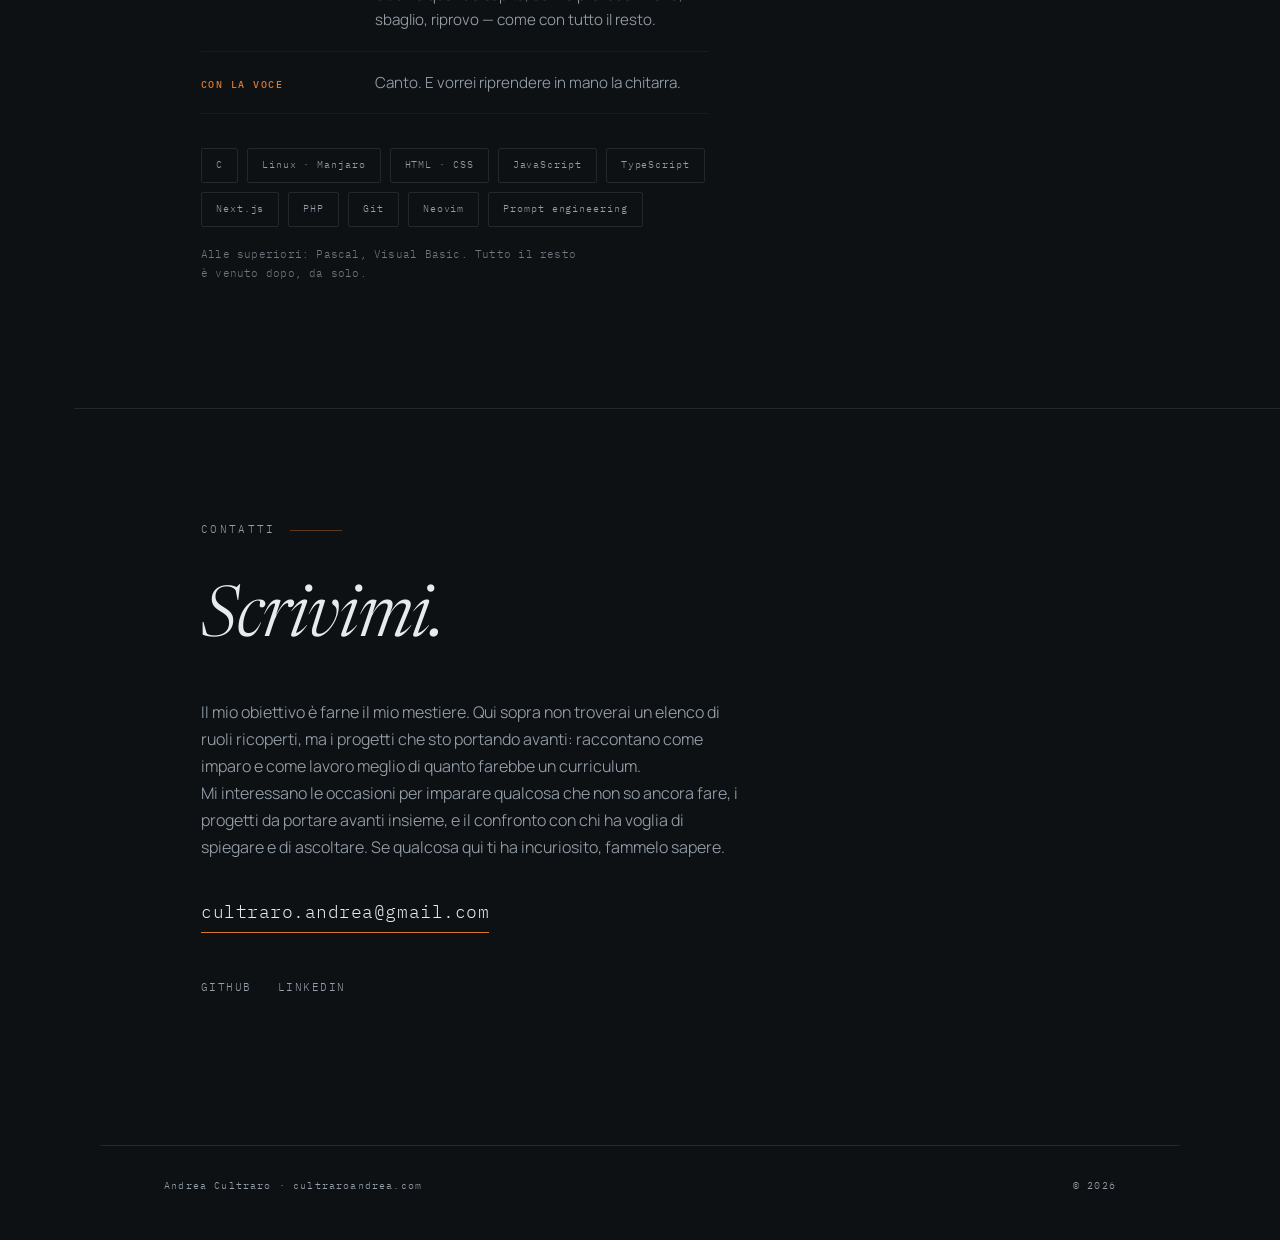
==== commit 0456d0fb: "Add files via upload" ====
--- a/index.html
+++ b/index.html
@@ -215,11 +215,11 @@
 
       <div class="about reveal">
         <div class="bio">
-          <p class="lead">I computer mi affascinano da quando ero bambino. È per questo che ho scelto di diplomarmi Ragioniere Programmatore — informatica a scuola, Pascal, Visual Basic — e poi la vita ha preso un'altra direzione.</p>
-          <p>Le circostanze e il mutare delle priorità mi hanno portato verso un mestiere diverso: la logistica, che mi ha insegnato a organizzare, a confrontarmi con vincoli concreti e a lavorare con le persone. È ciò di cui mi occupo ancora oggi ed è diventato una parte importante del mio percorso. Nel frattempo, l’interesse per ciò che avevo studiato non è scomparso: è maturato insieme a me e oggi sto lavorando attivamente per trasformare questa passione in una nuova opportunità professionale.</p>
-          <p>La spinta decisiva è arrivata ascoltando <em>Storie di Developers</em>, il podcast di Simone Torrisi: in particolare le puntate con Salvatore Sanfilippo e Matteo Collina. Due percorsi opposti — chi ha imparato da solo e chi è cresciuto dentro l'industria — che raccontavano la stessa cosa: che la strada non è mai una sola, e che non è detto sia troppo tardi.</p>
-          <p>Ho ricominciato sul serio durante la quarantena, studiando HTML, CSS e JavaScript da solo. Da lì è arrivato il primo lavoro vero, poi il linguaggio C — di cui ormai sono innamorato — e la voglia di scendere sempre più vicino alla macchina. Che poi è la stessa curiosità di quando ero bambino, solo con gli strumenti per soddisfarla.</p>
-          <p>La cosa che so fare meglio non è scrivere codice: è imparare qualcosa e poi spiegarlo a qualcun altro. Documento tutto quello che faccio, non per disciplina astratta, ma perché scrivere come funziona una cosa è il modo in cui verifico di averla capita — e perché così qualcun altro può riprenderla da dove l'ho lasciata.</p>
+          <p class="lead">I computer mi affascinano da quando ero bambino. È per questo che ho scelto di diplomarmi Ragioniere Programmatore, studiando informatica, Pascal e Visual Basic. Poi la vita ha preso un'altra direzione.</p>
+          <p>Le circostanze e il mutare delle priorità mi hanno portato verso la logistica: un mestiere che mi ha insegnato a organizzare, a confrontarmi con vincoli concreti e a lavorare con le persone. È ciò di cui mi occupo ancora oggi ed è diventata una parte importante del mio percorso. Nel frattempo l'interesse per ciò che avevo studiato non è scomparso: è maturato insieme a me.</p>
+          <p>La spinta decisiva è arrivata ascoltando <em>Storie di Developers</em>, il podcast di Simone Torrisi, e in particolare le puntate con Salvatore Sanfilippo e Matteo Collina. Due strade opposte — chi ha imparato da solo e chi è cresciuto dentro l'industria — che raccontavano la stessa cosa: non esiste un solo modo per entrare nel mondo dello sviluppo, e non è detto sia troppo tardi.</p>
+          <p>Ho ricominciato sul serio durante la quarantena, studiando da autodidatta HTML, CSS e JavaScript. Da lì è arrivato il primo lavoro commissionato, poi il linguaggio C — di cui ormai sono innamorato — e il desiderio di avvicinarmi sempre di più alla macchina. In fondo è la stessa curiosità che avevo da bambino, ma oggi ho gli strumenti per seguirla.</p>
+          <p>La cosa che so fare meglio non è scrivere codice: è imparare qualcosa e riuscire poi a spiegarla agli altri. Documento tutto ciò che faccio, non per disciplina astratta, ma perché raccontare come funziona una cosa è il modo in cui verifico di averla capita — e permette a qualcun altro di riprendere il lavoro da dove l'ho lasciato.</p>
 
           <div class="facets">
             <div class="facet"><b>Di giorno</b><span>Logistica. Il turno finisce, il resto comincia.</span></div>
@@ -290,6 +290,7 @@
     <div class="wrap reveal">
       <p class="eyebrow">Contatti</p>
       <h2>Scrivimi.</h2>
+      <p>Il mio obiettivo è farne il mio mestiere. Qui sopra non troverai un elenco di ruoli ricoperti, ma i progetti che sto portando avanti: raccontano come imparo e come lavoro meglio di quanto farebbe un curriculum.</p>
       <p>Mi interessano le occasioni per imparare qualcosa che non so ancora fare, i progetti da portare avanti insieme, e il confronto con chi ha voglia di spiegare e di ascoltare. Se qualcosa qui ti ha incuriosito, fammelo sapere.</p>
       <a class="email" href="mailto:cultraro.andrea@gmail.com">cultraro.andrea@gmail.com</a>
       <div class="socials">
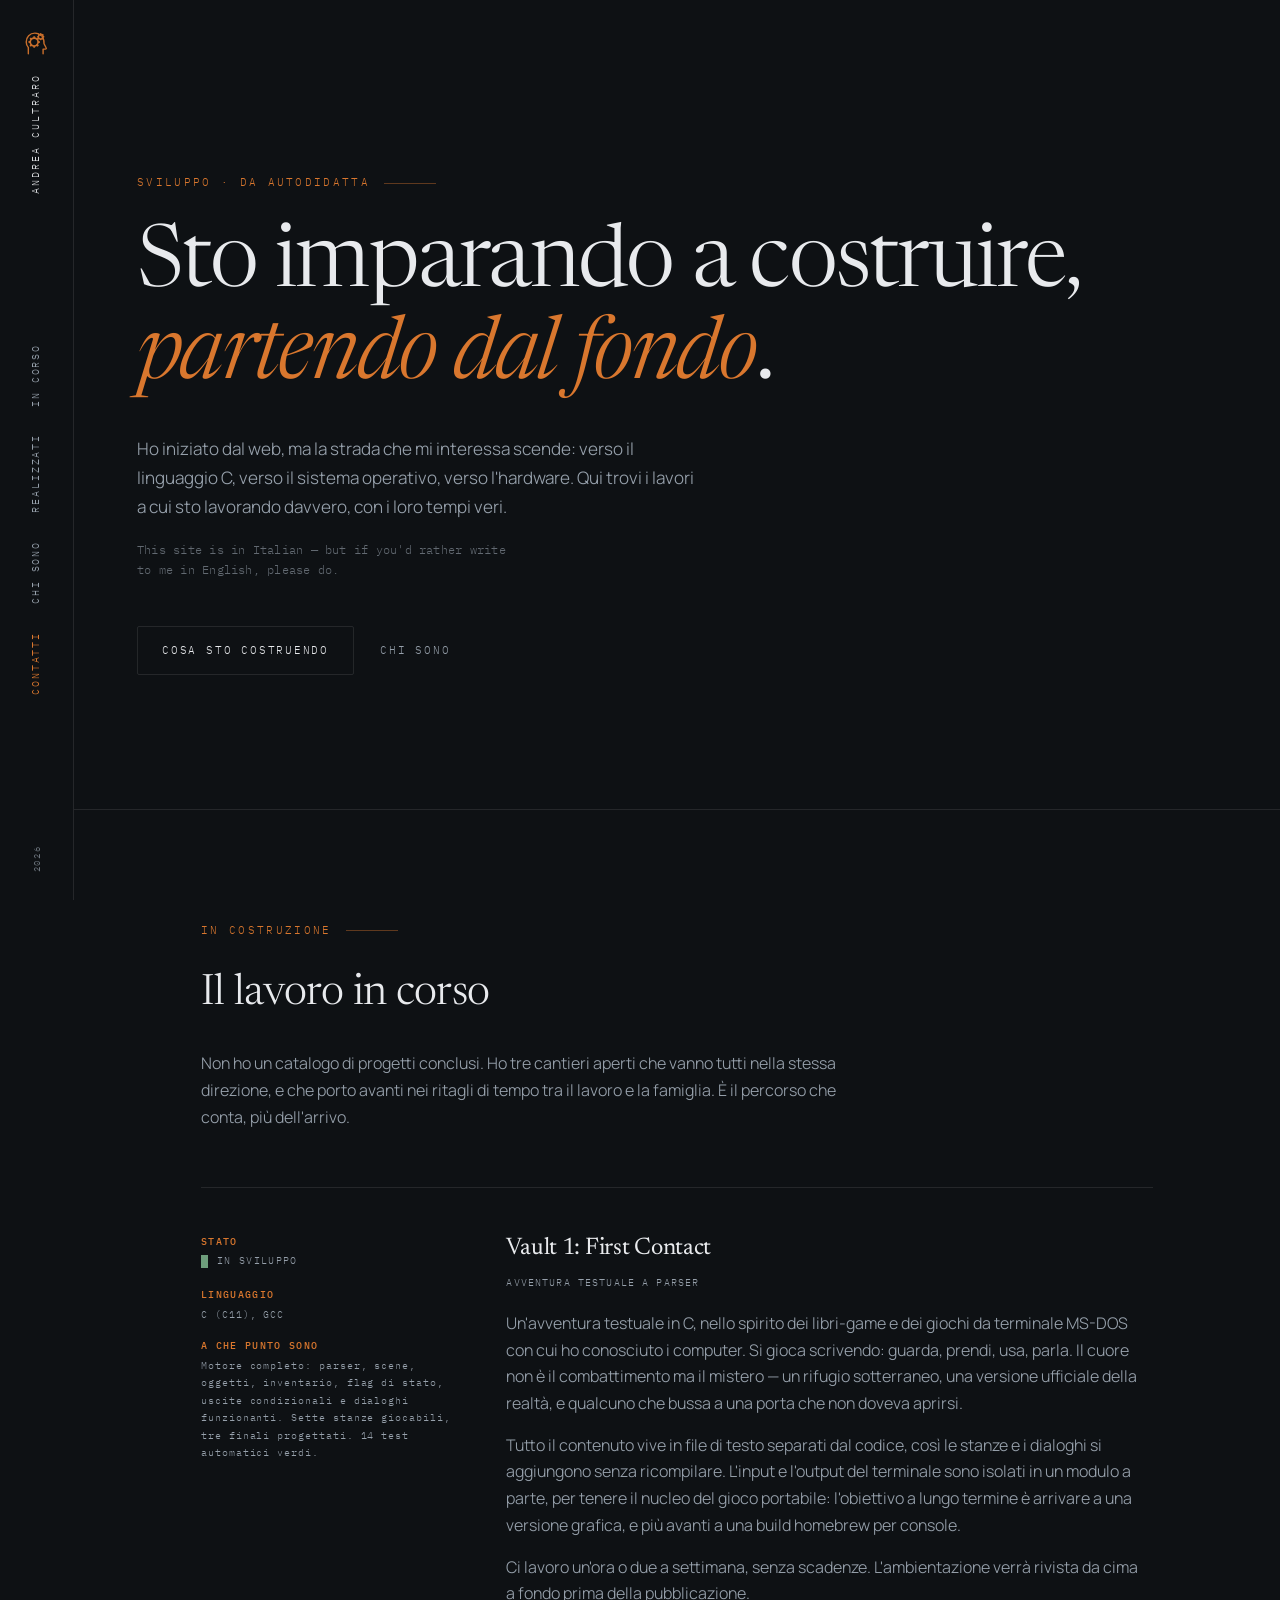
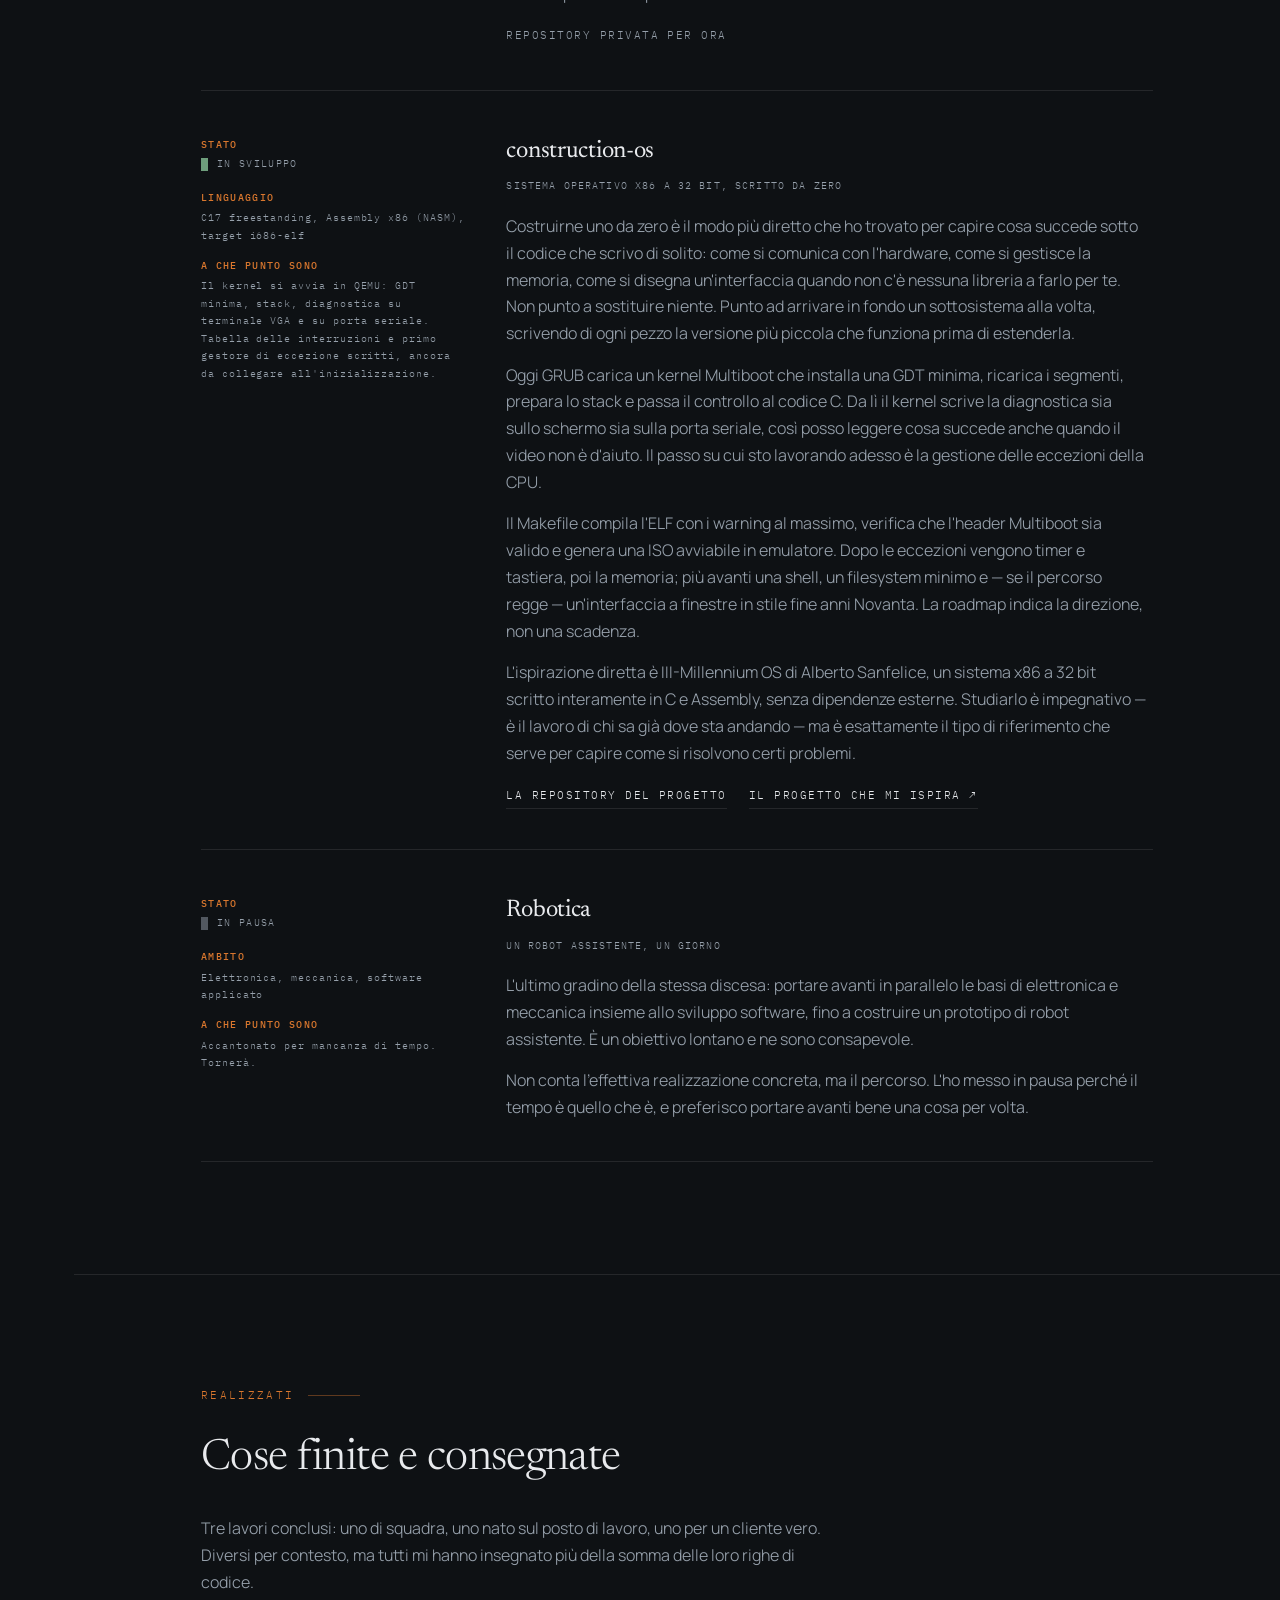
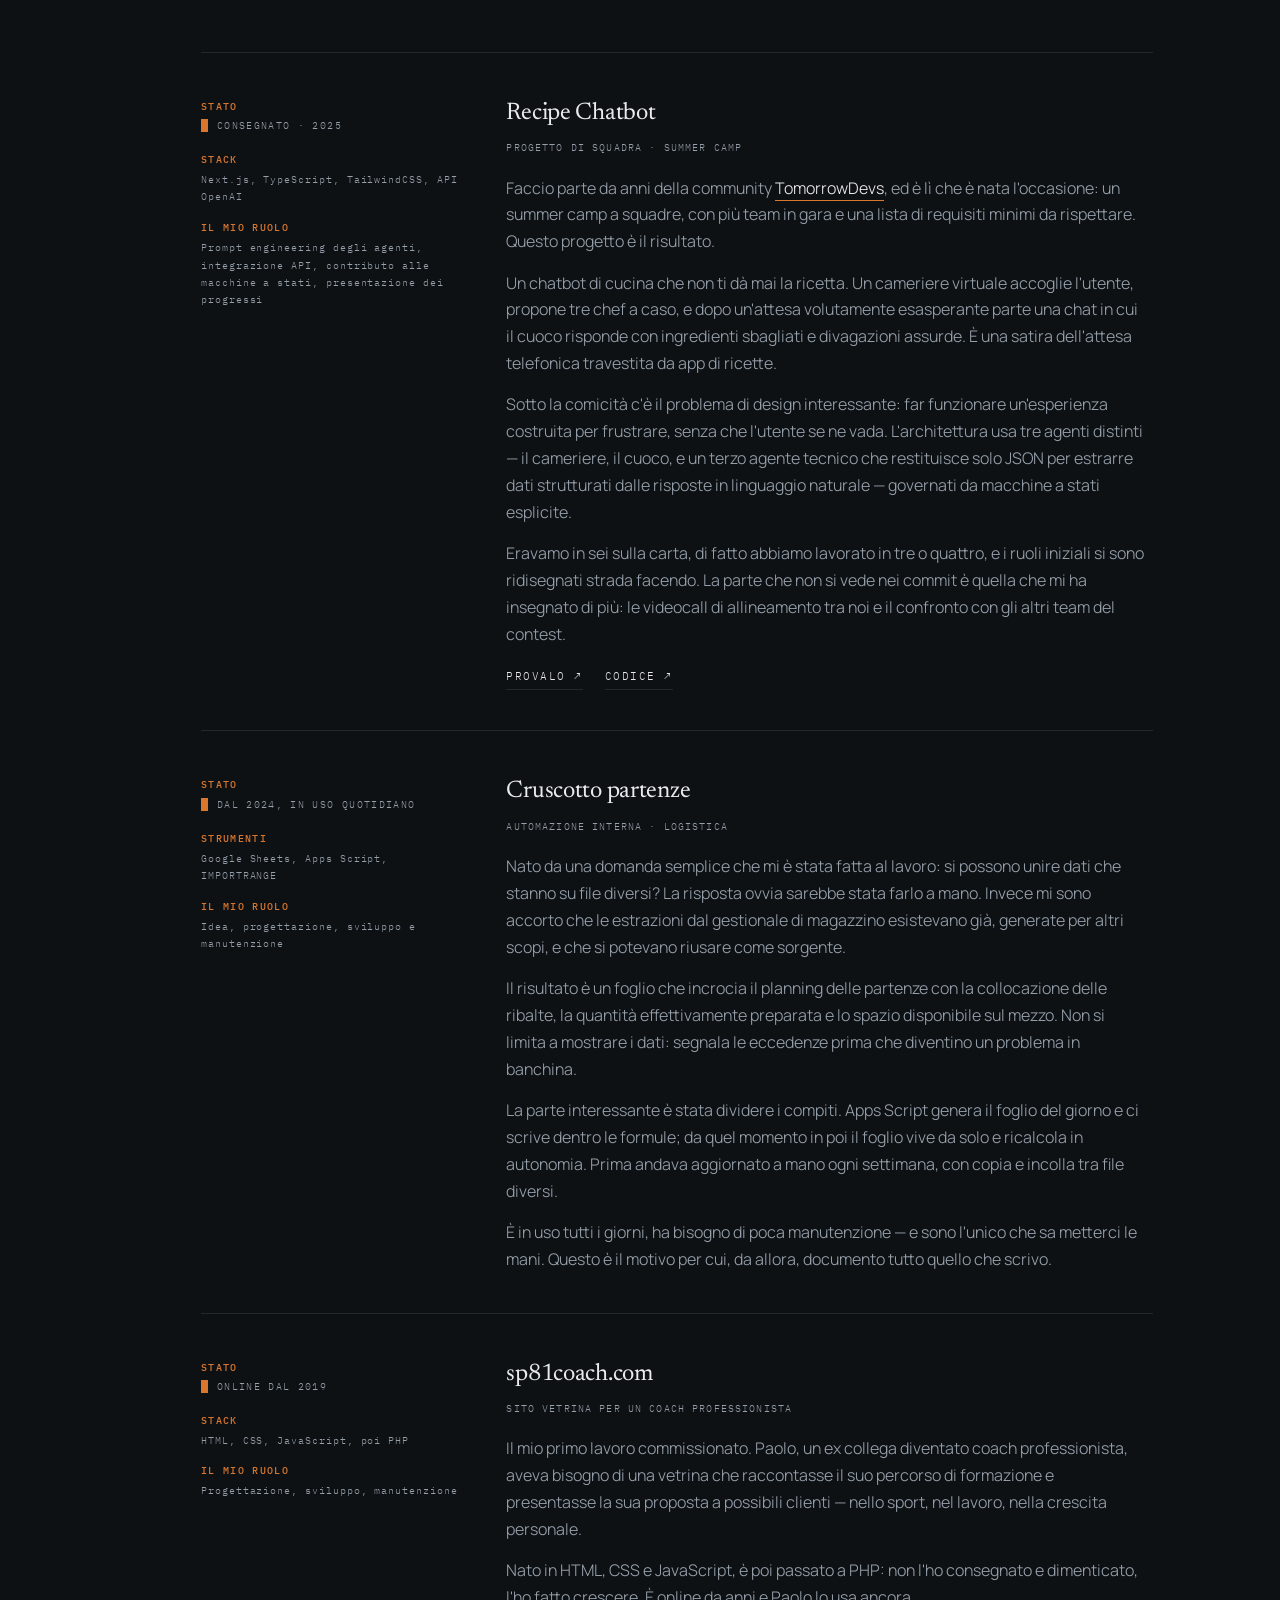
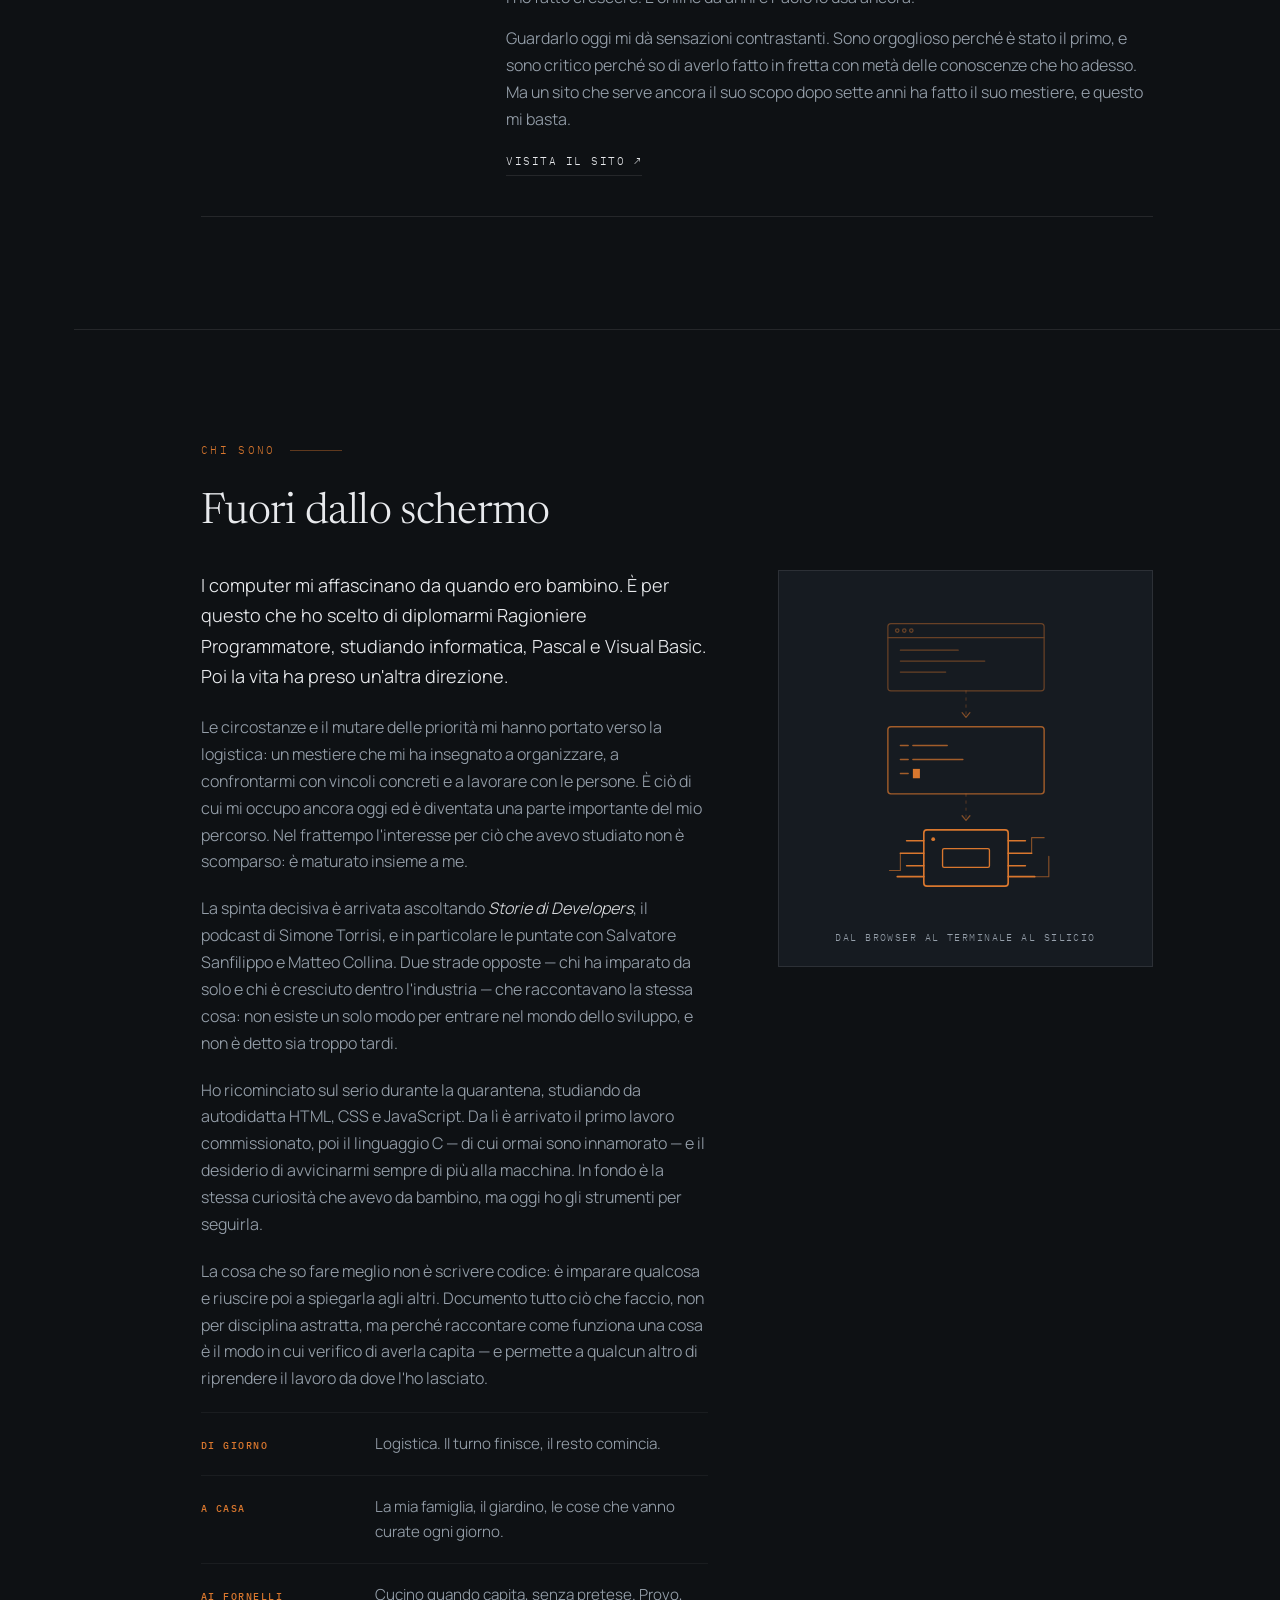
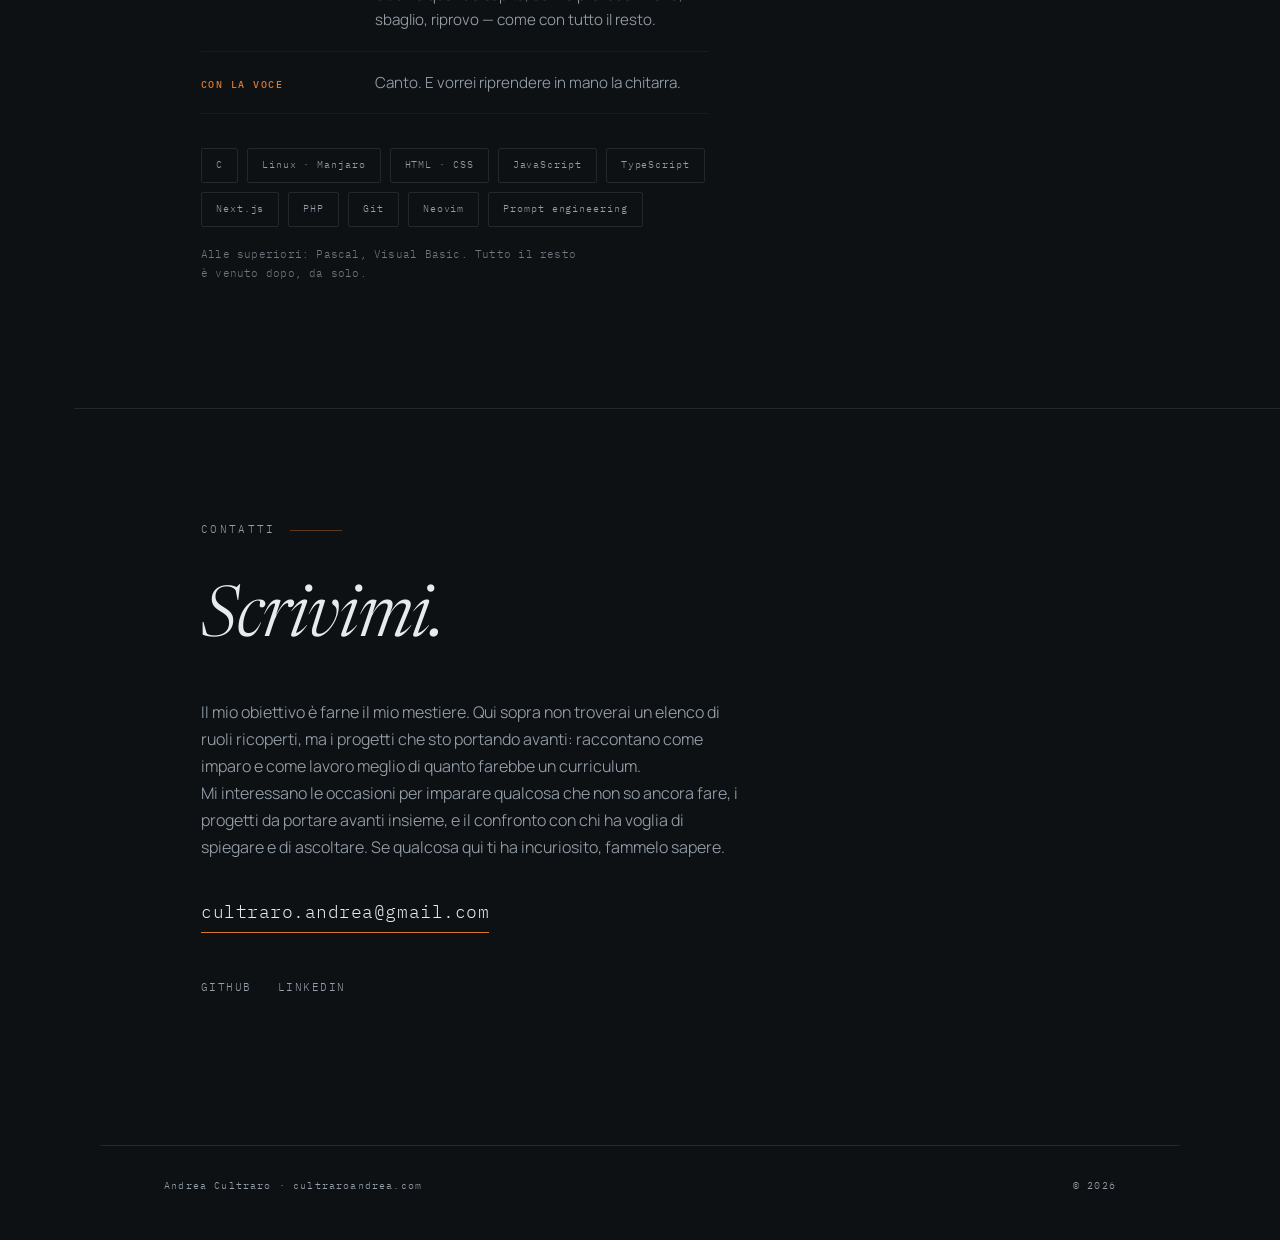
==== commit 4838d4dc: "Update project repository link in index.html" ====
--- a/index.html
+++ b/index.html
@@ -118,7 +118,7 @@
           <p>Il Makefile compila l'ELF con i warning al massimo, verifica che l'header Multiboot sia valido e genera una ISO avviabile in emulatore. Dopo le eccezioni vengono timer e tastiera, poi la memoria; più avanti una shell, un filesystem minimo e — se il percorso regge — un'interfaccia a finestre in stile fine anni Novanta. La roadmap indica la direzione, non una scadenza.</p>
           <p>L'ispirazione diretta è III-Millennium OS di Alberto Sanfelice, un sistema x86 a 32 bit scritto interamente in C e Assembly, senza dipendenze esterne. Studiarlo è impegnativo — è il lavoro di chi sa già dove sta andando — ma è esattamente il tipo di riferimento che serve per capire come si risolvono certi problemi.</p>
           <div class="links">
-            <span class="link muted">Repository privata per ora</span>
+            <a class="link" href="https://github.com/AndrewCult/construction-os" target="_blank" >La repository del progetto</a>
             <a class="link" href="https://github.com/511break-AS/Ante-Millennium-OS" target="_blank" rel="noopener">Il progetto che mi ispira ↗</a>
           </div>
         </div>
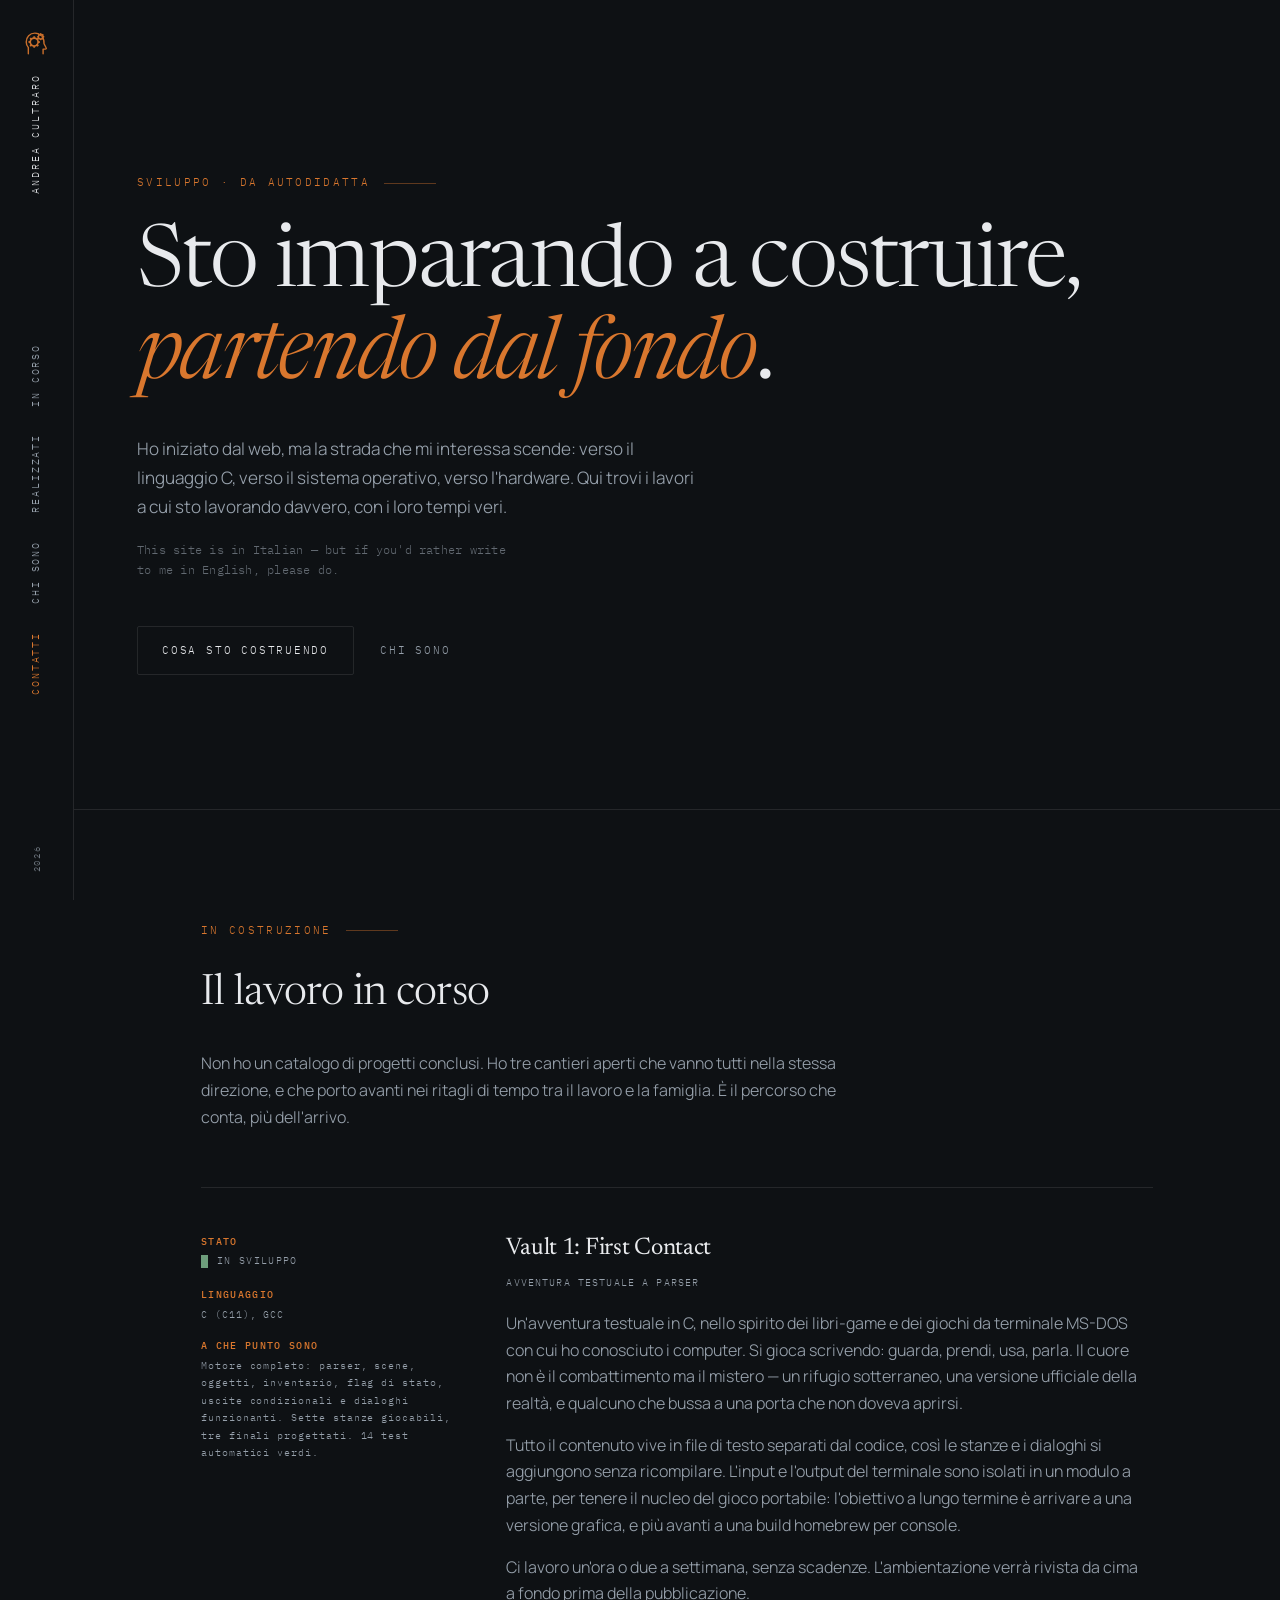
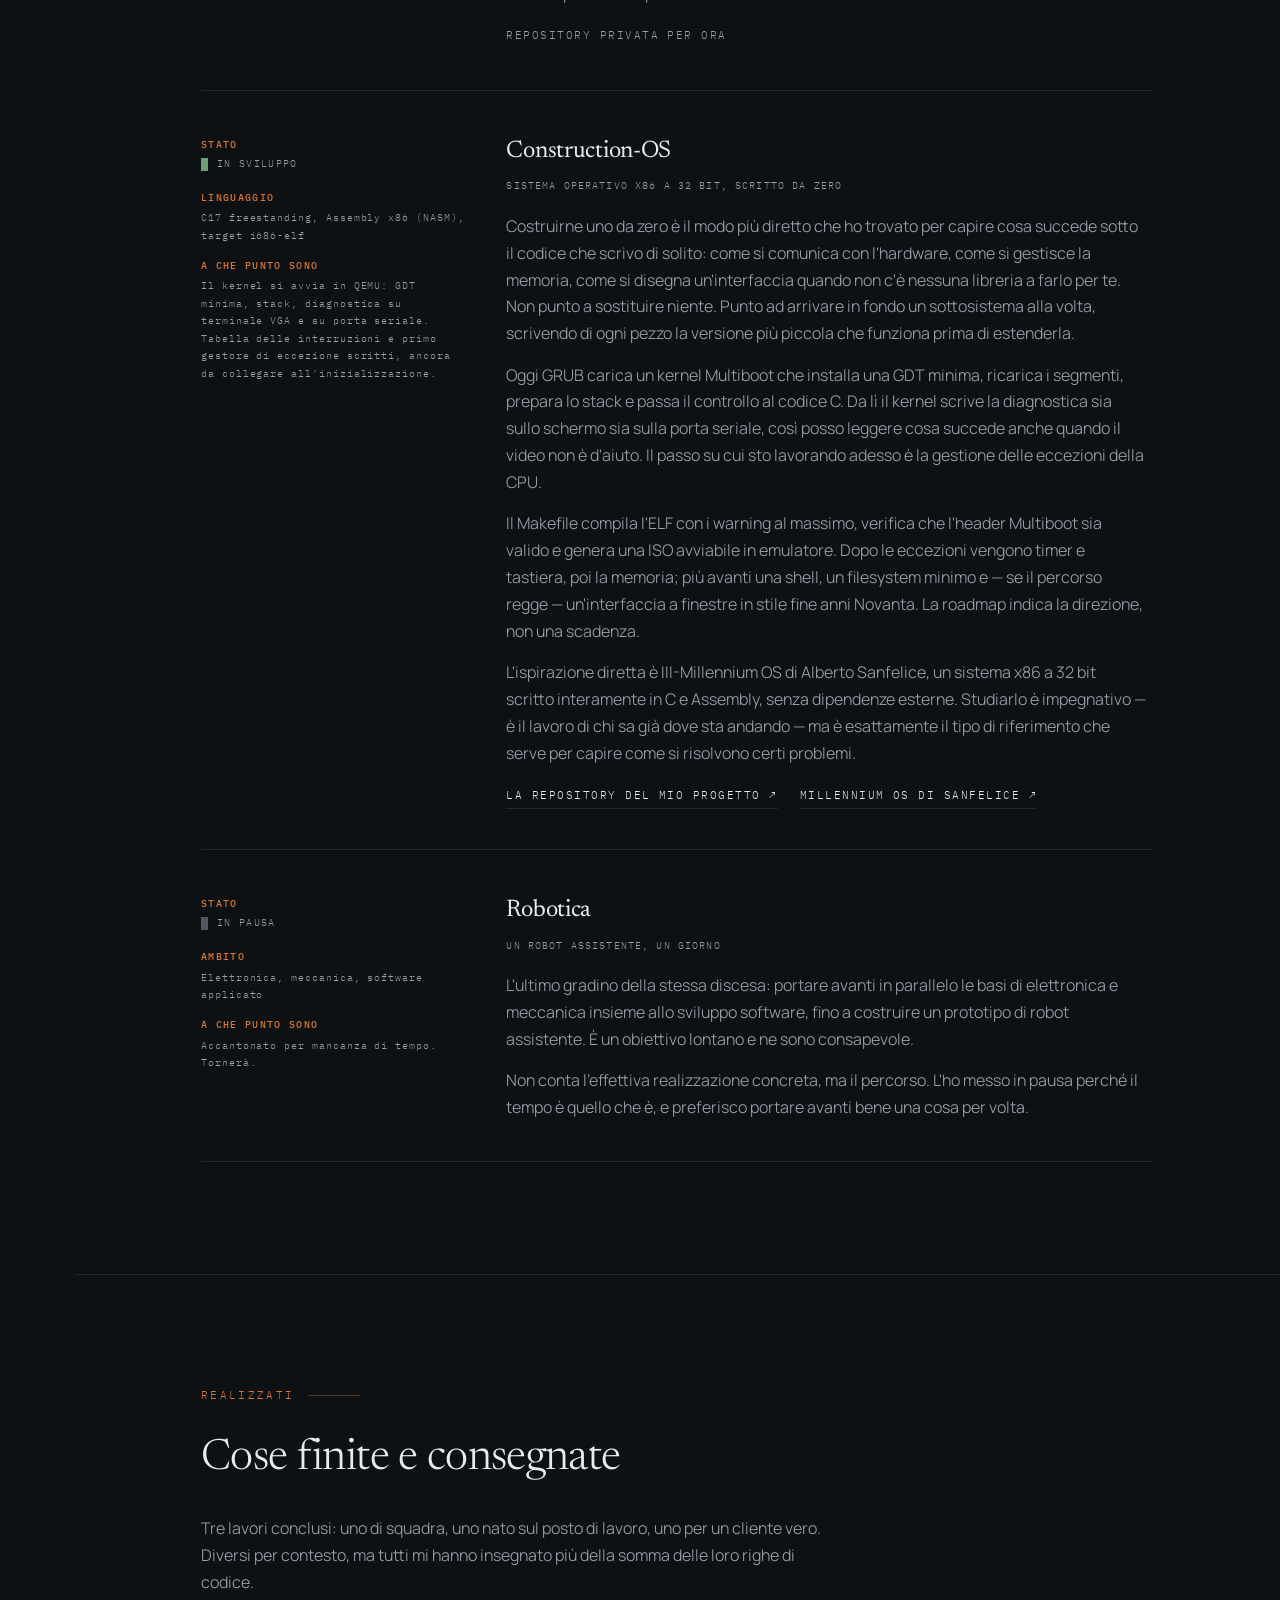
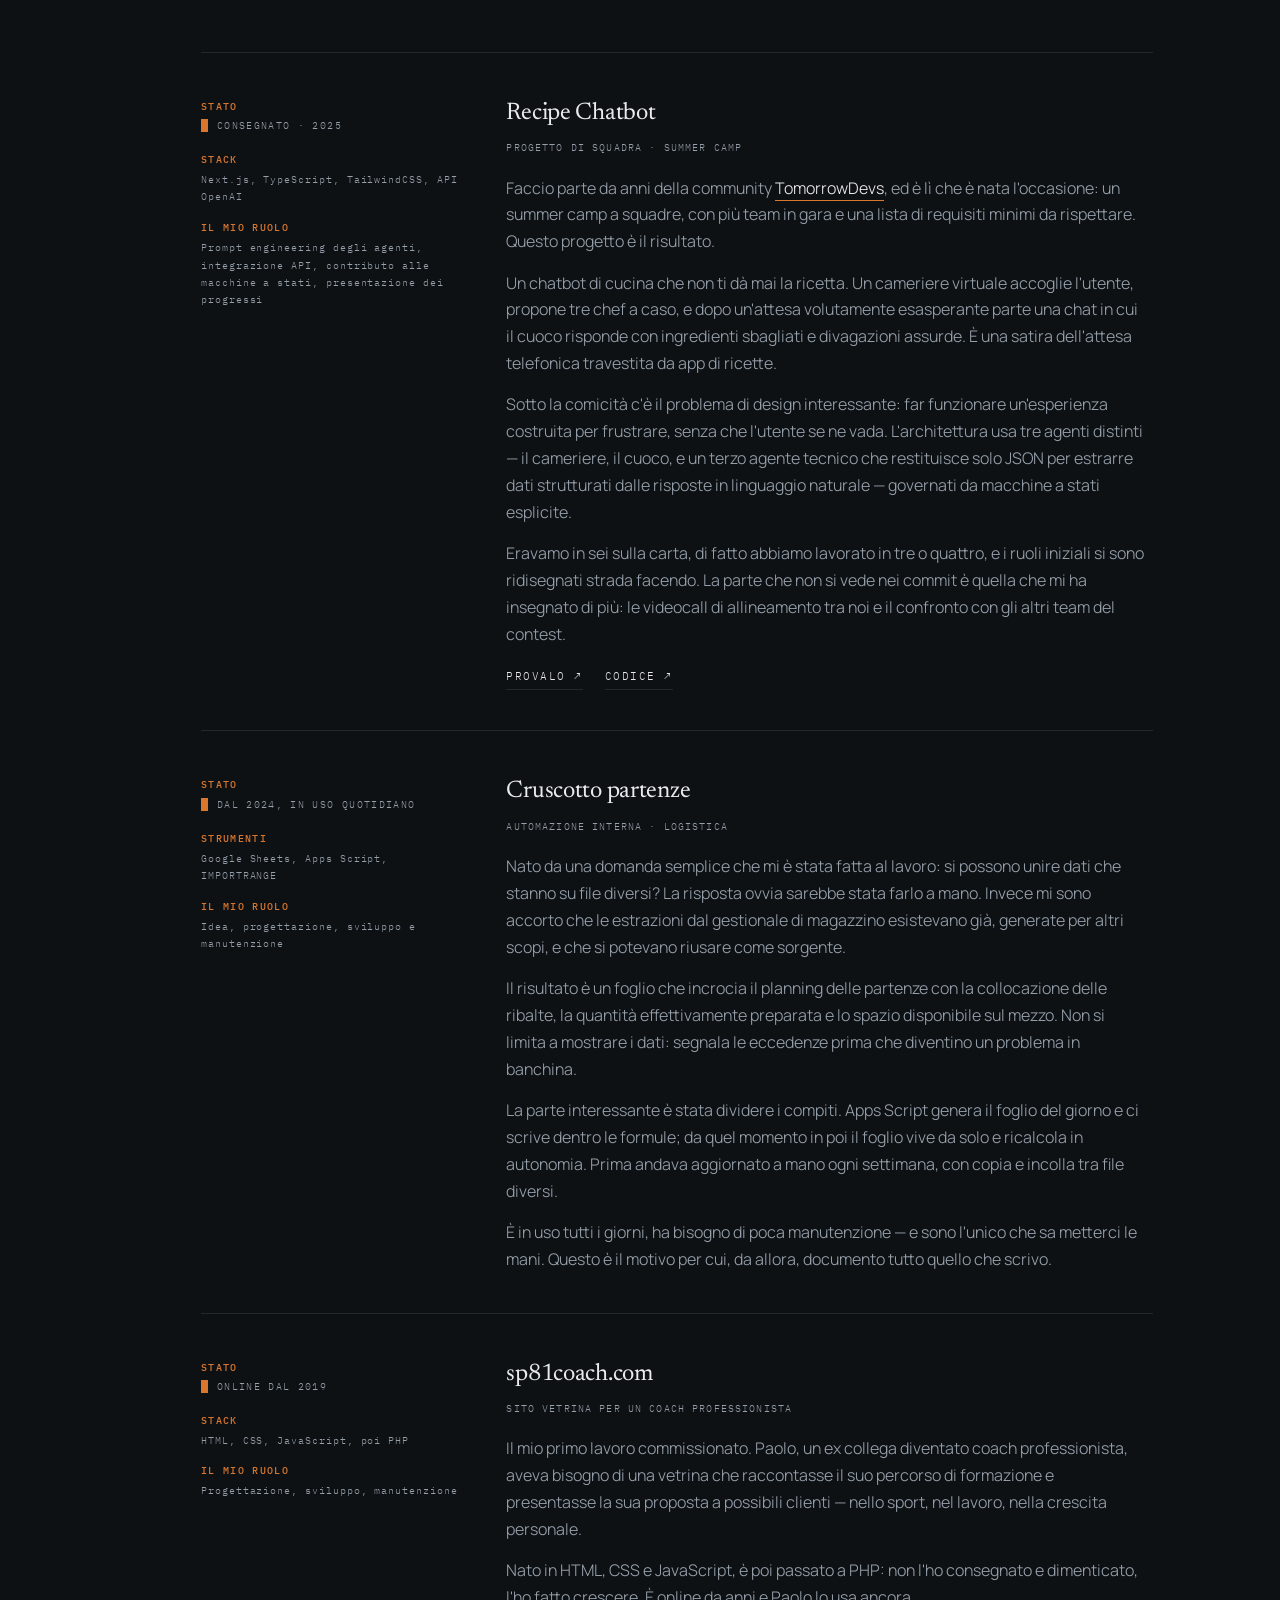
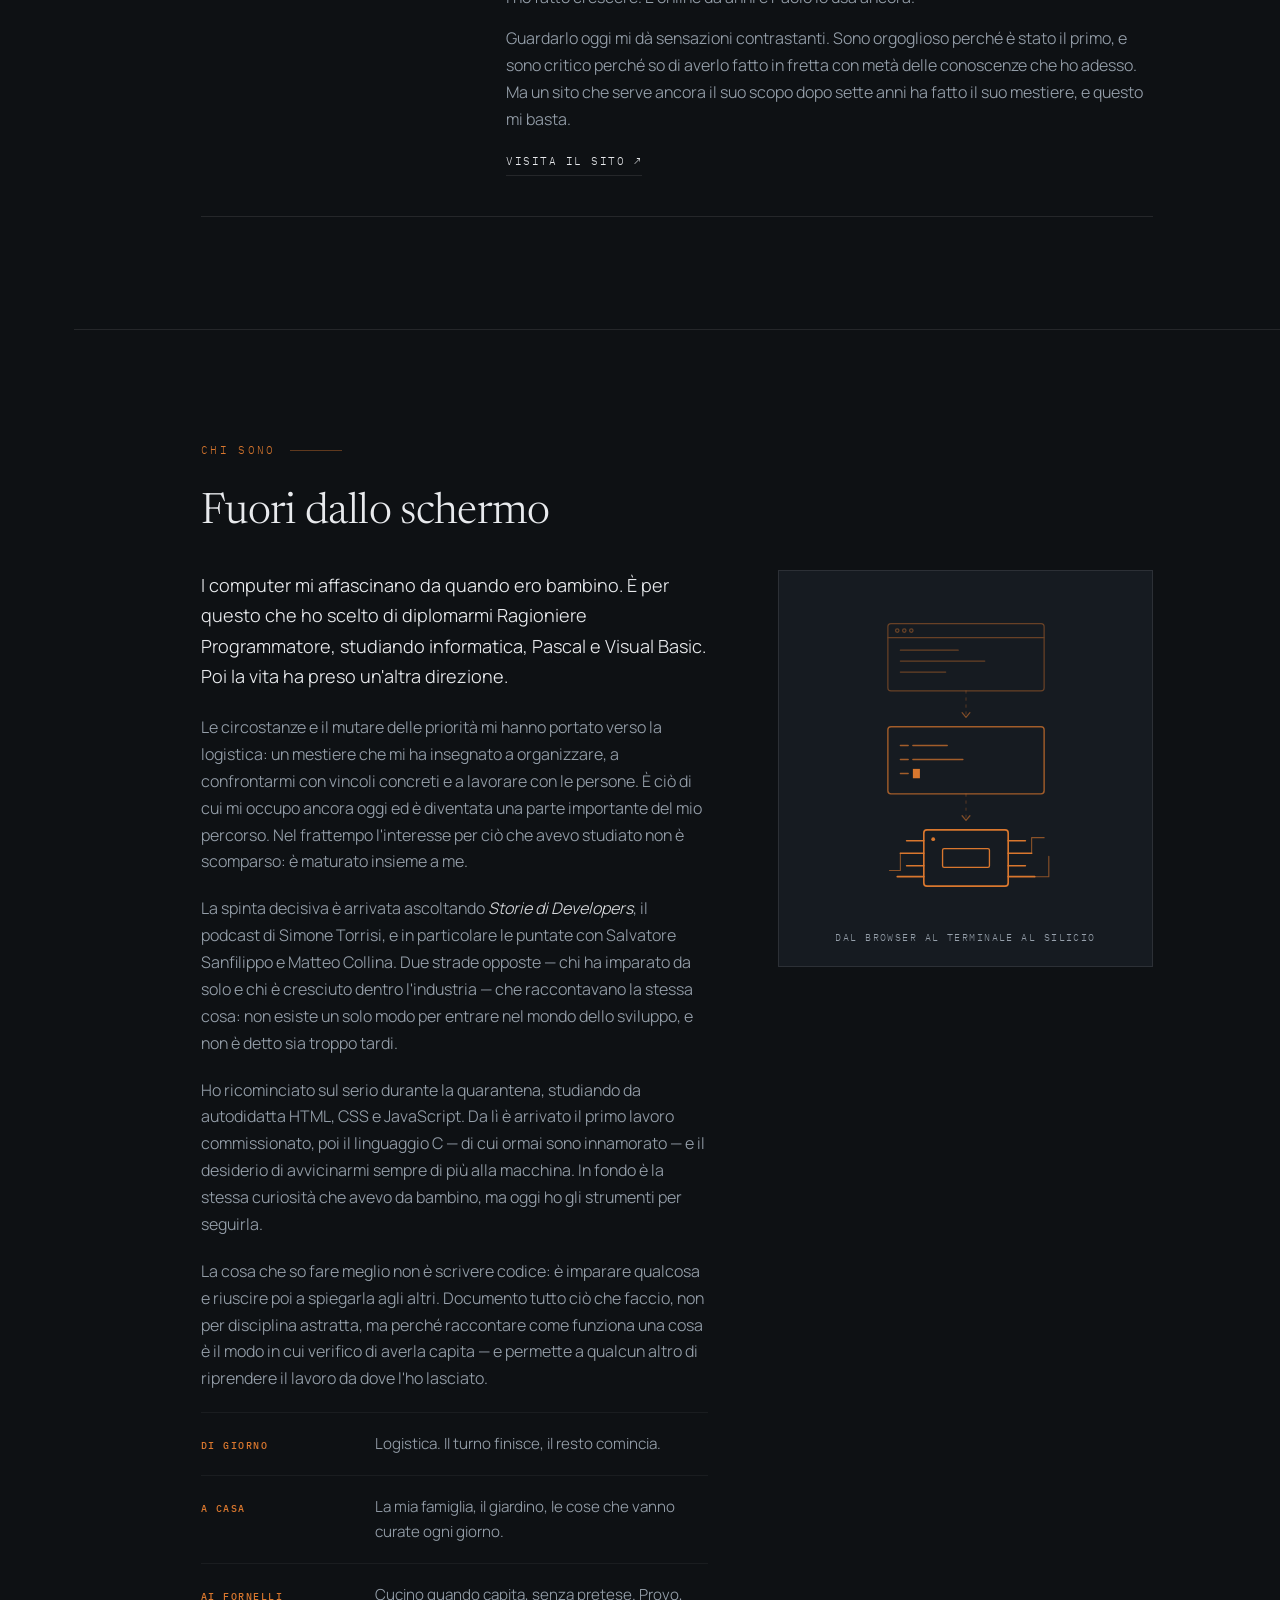
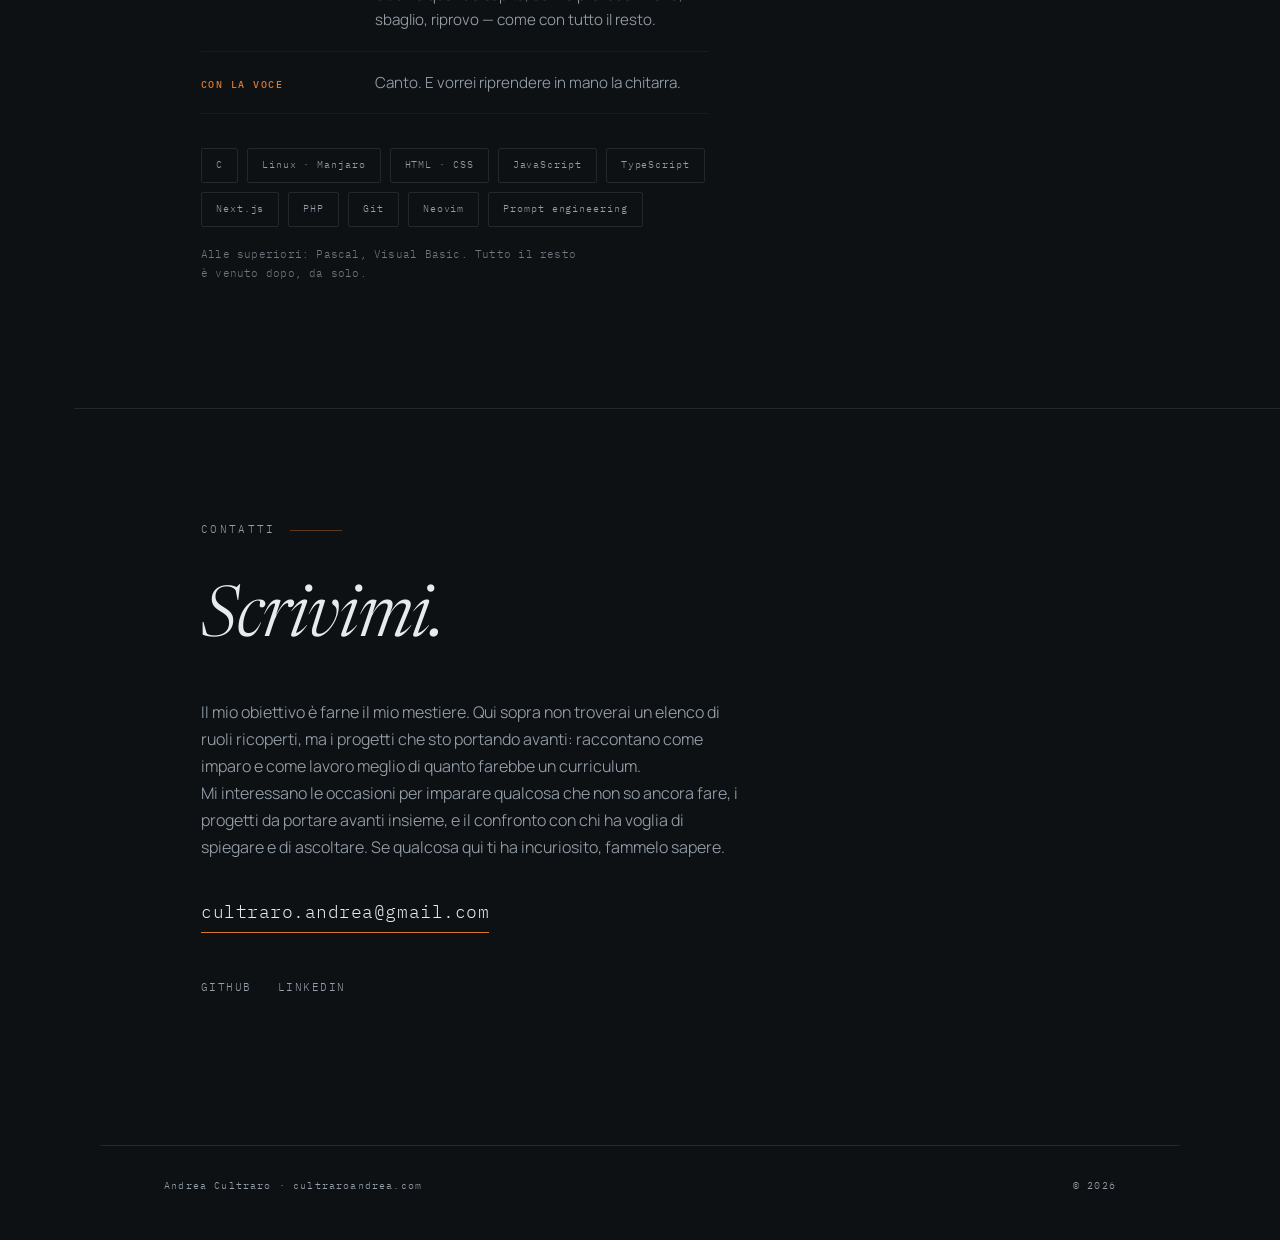
==== commit 35cd5e81: "Fix heading case and update project links" ====
--- a/index.html
+++ b/index.html
@@ -111,15 +111,15 @@
           <span class="row"><b>A che punto sono</b>Il kernel si avvia in QEMU: GDT minima, stack, diagnostica su terminale VGA e su porta seriale. Tabella delle interruzioni e primo gestore di eccezione scritti, ancora da collegare all'inizializzazione.</span>
         </div>
         <div>
-          <h3>construction-os</h3>
+          <h3>Construction-OS</h3>
           <p class="sub">Sistema operativo x86 a 32 bit, scritto da zero</p>
           <p>Costruirne uno da zero è il modo più diretto che ho trovato per capire cosa succede sotto il codice che scrivo di solito: come si comunica con l'hardware, come si gestisce la memoria, come si disegna un'interfaccia quando non c'è nessuna libreria a farlo per te. Non punto a sostituire niente. Punto ad arrivare in fondo un sottosistema alla volta, scrivendo di ogni pezzo la versione più piccola che funziona prima di estenderla.</p>
           <p>Oggi GRUB carica un kernel Multiboot che installa una GDT minima, ricarica i segmenti, prepara lo stack e passa il controllo al codice C. Da lì il kernel scrive la diagnostica sia sullo schermo sia sulla porta seriale, così posso leggere cosa succede anche quando il video non è d'aiuto. Il passo su cui sto lavorando adesso è la gestione delle eccezioni della CPU.</p>
           <p>Il Makefile compila l'ELF con i warning al massimo, verifica che l'header Multiboot sia valido e genera una ISO avviabile in emulatore. Dopo le eccezioni vengono timer e tastiera, poi la memoria; più avanti una shell, un filesystem minimo e — se il percorso regge — un'interfaccia a finestre in stile fine anni Novanta. La roadmap indica la direzione, non una scadenza.</p>
           <p>L'ispirazione diretta è III-Millennium OS di Alberto Sanfelice, un sistema x86 a 32 bit scritto interamente in C e Assembly, senza dipendenze esterne. Studiarlo è impegnativo — è il lavoro di chi sa già dove sta andando — ma è esattamente il tipo di riferimento che serve per capire come si risolvono certi problemi.</p>
           <div class="links">
-            <a class="link" href="https://github.com/AndrewCult/construction-os" target="_blank" >La repository del progetto</a>
-            <a class="link" href="https://github.com/511break-AS/Ante-Millennium-OS" target="_blank" rel="noopener">Il progetto che mi ispira ↗</a>
+            <a class="link" href="https://github.com/AndrewCult/construction-os" target="_blank" rel="noopener">La repository del mio progetto ↗</a>
+            <a class="link" href="https://github.com/511break-AS/Ante-Millennium-OS" target="_blank" rel="noopener">Millennium OS di Sanfelice ↗</a>
           </div>
         </div>
       </article>
